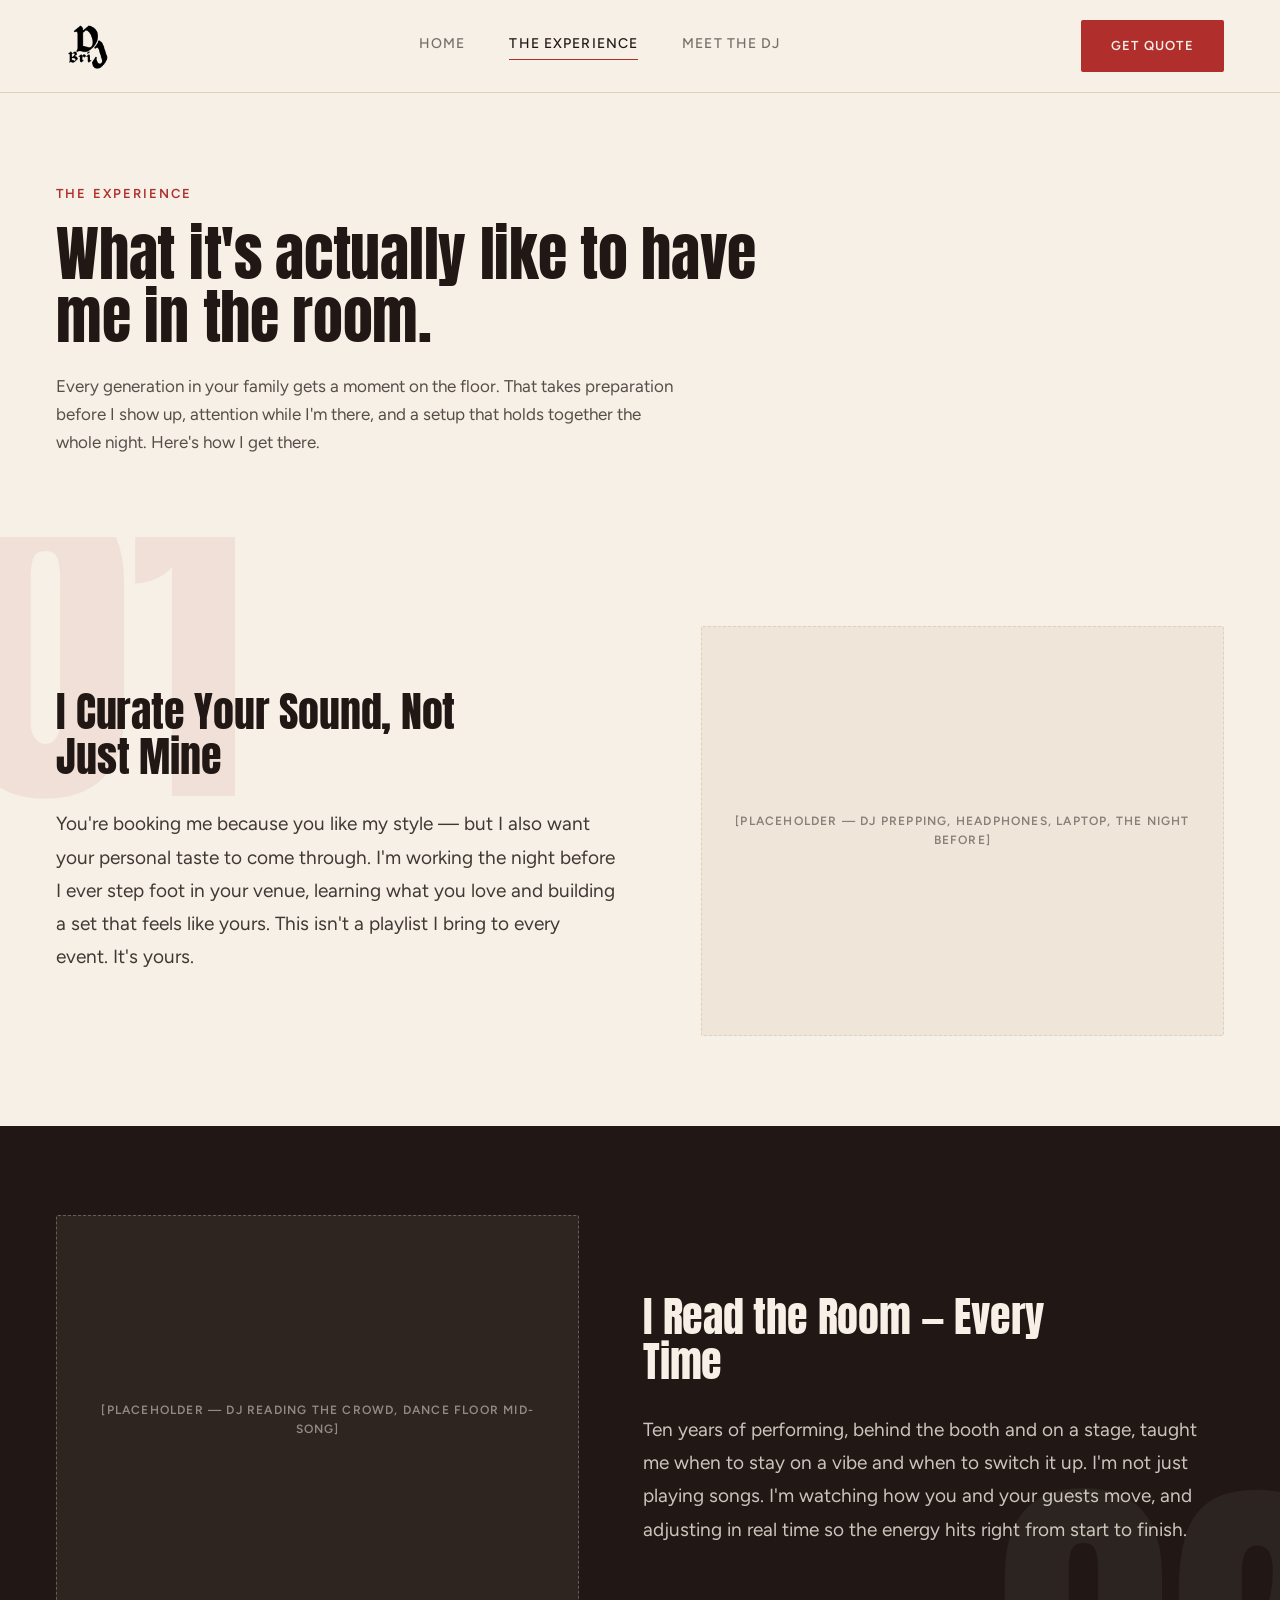
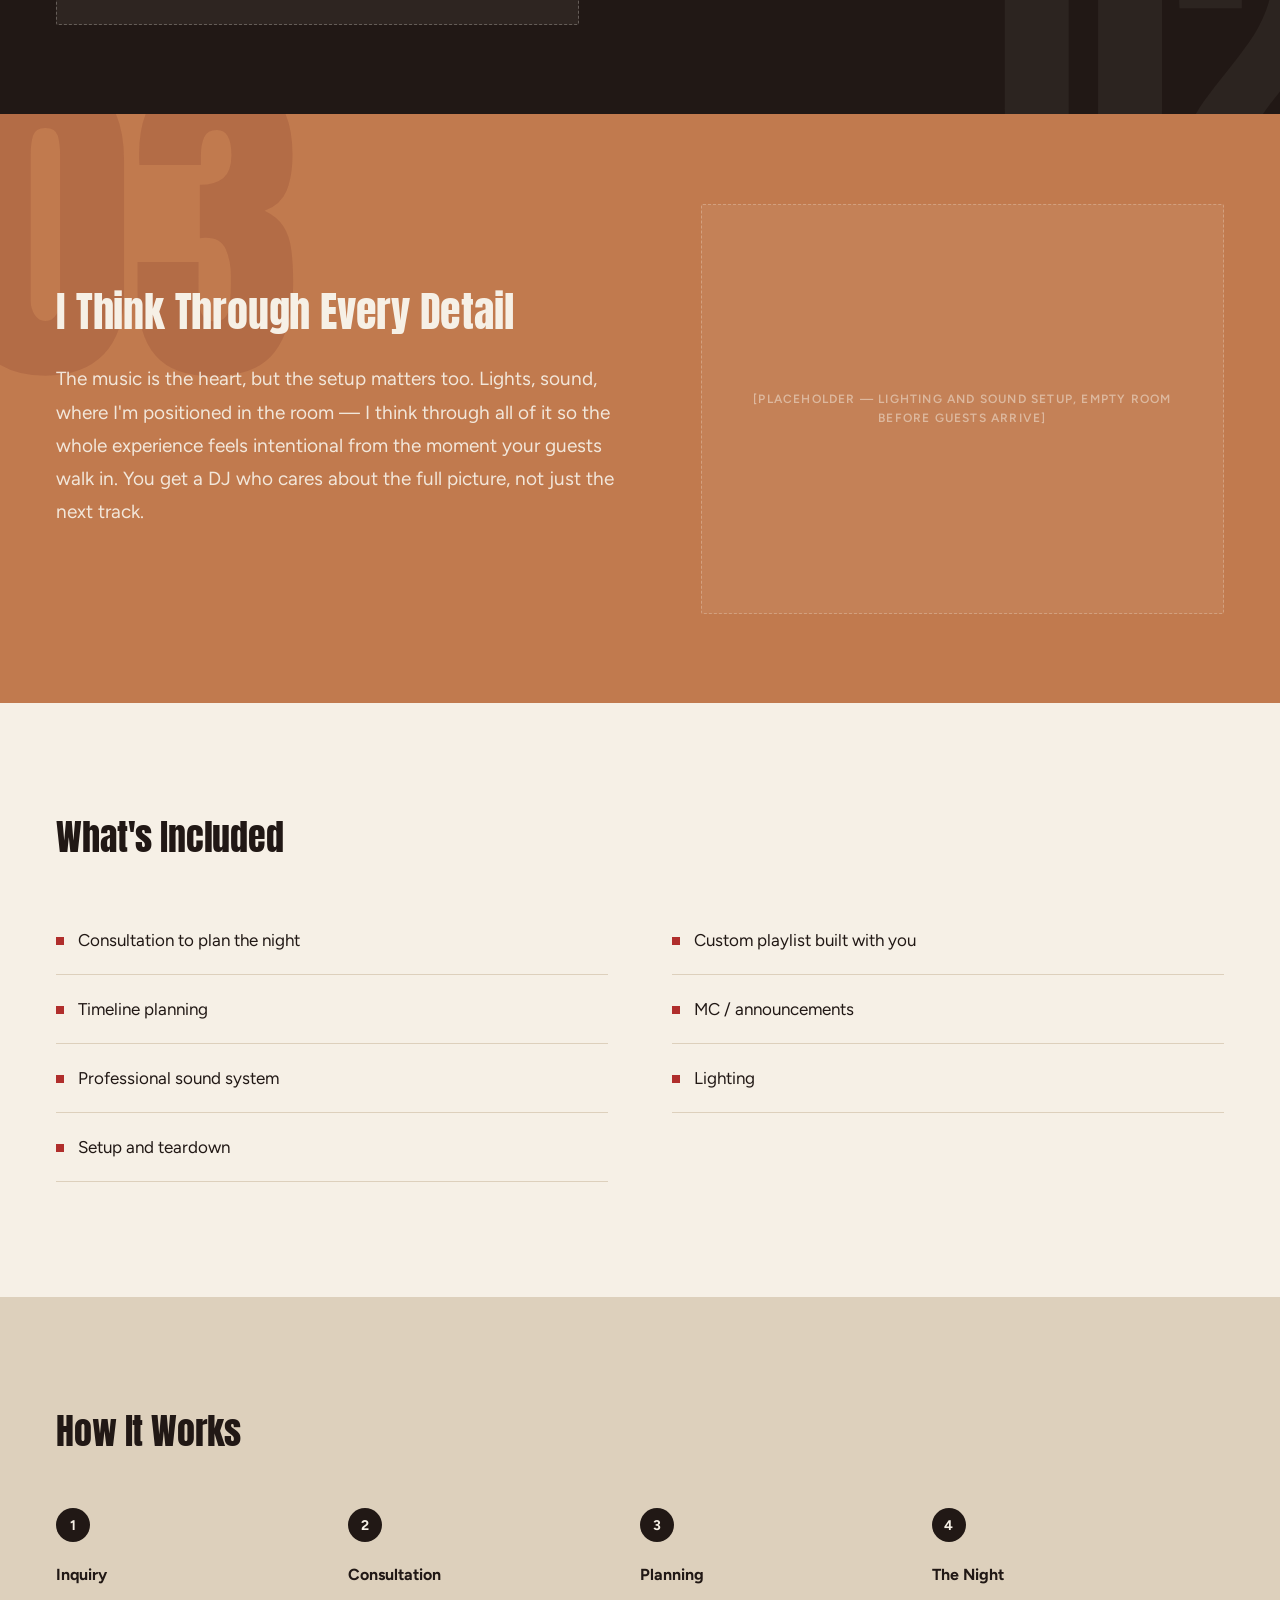
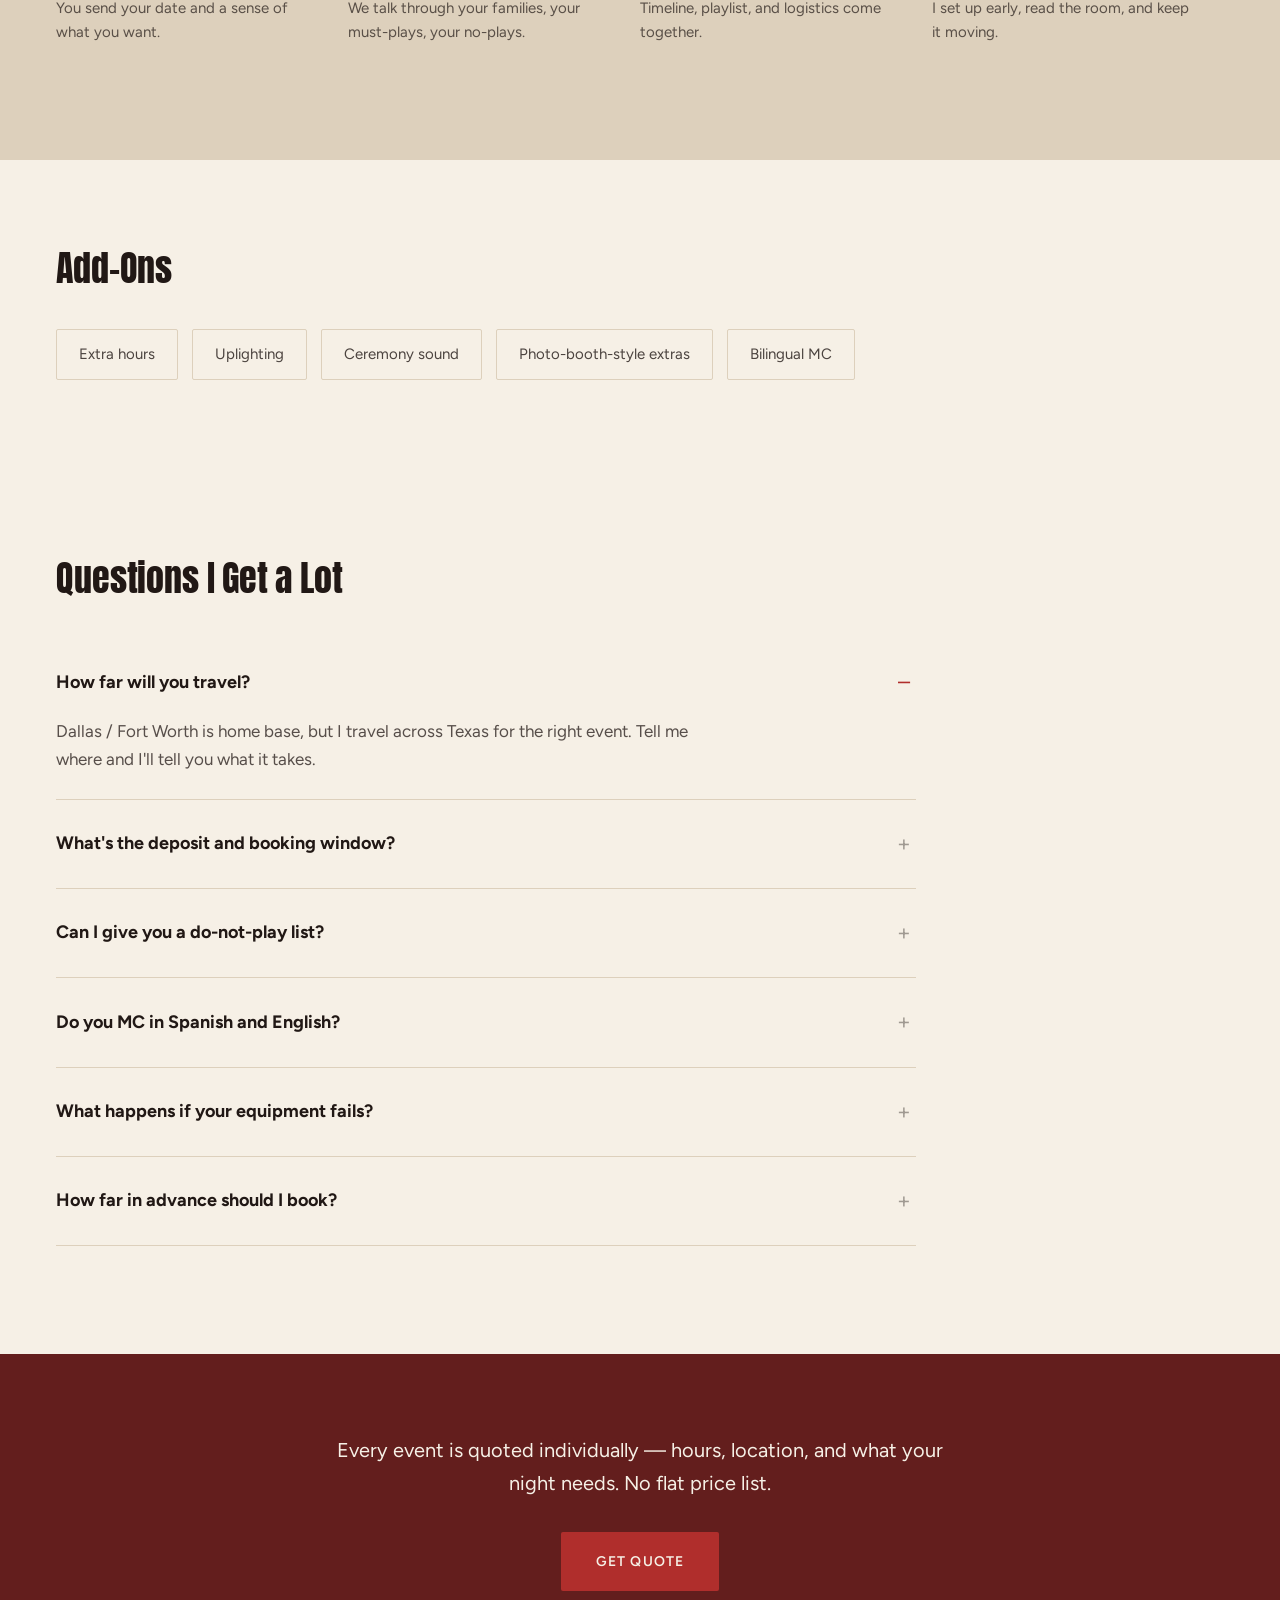
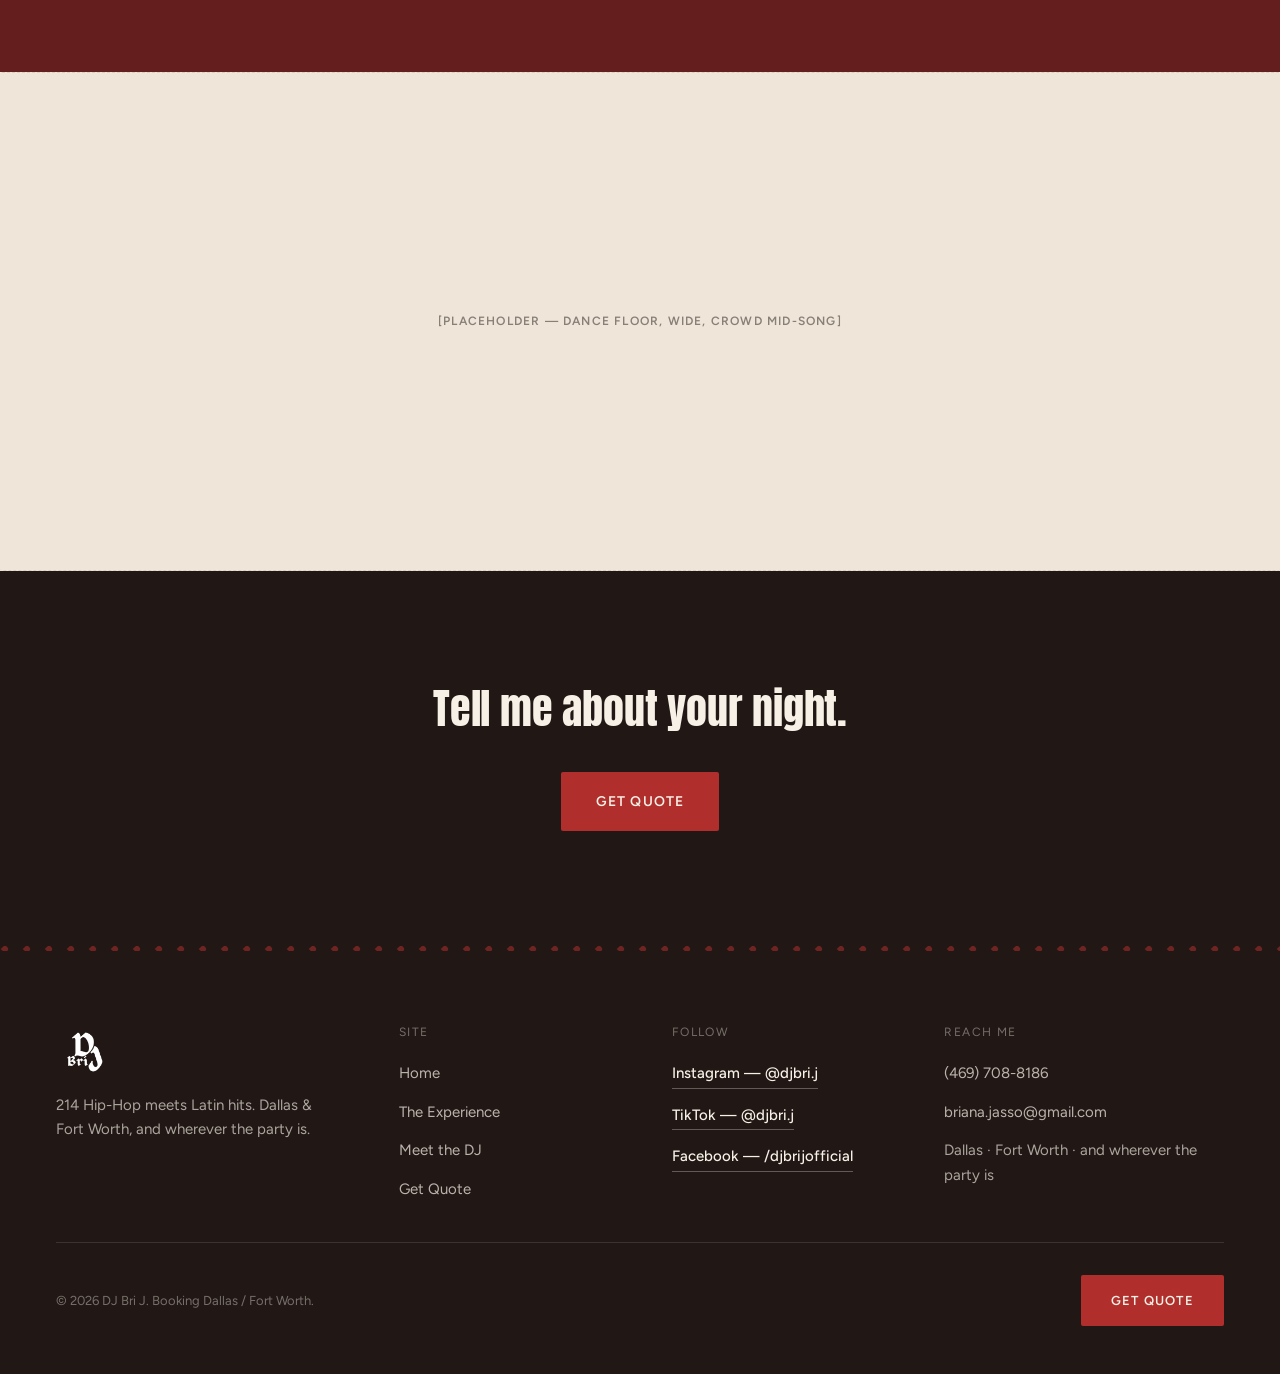
==== docs/experience/index.html @ f4e6713a "feat: build the four-page site from the Claude Design output. Converts the DJ Bri J desktop designs " ====
<!DOCTYPE html>
<!-- SPDX-License-Identifier: MIT · © 2026 Briana Jasso · https://djbrij.github.io/dj-brij-site/ -->
<html lang="en">
<head>
  <meta charset="UTF-8" />
  <meta name="viewport" content="width=device-width, initial-scale=1.0" />

  <title>The Experience — DJ Bri J</title>
  <meta name="description" content="What it's actually like to have DJ Bri J in the room: a set built around your taste, a room read in real time, and a setup thought through before your guests walk in. What's included, how booking works, and answers to the questions I get a lot." />
  <link rel="canonical" href="https://djbrij.github.io/dj-brij-site/experience/" />

  <meta property="og:title" content="The Experience — DJ Bri J" />
  <meta property="og:description" content="A set built around your taste, a room read in real time, and a setup thought through before your guests walk in. Here's what it's actually like to have me in the room." />
  <meta property="og:image" content="https://djbrij.github.io/dj-brij-site/assets/img/og-cover.jpg" />
  <meta property="og:url" content="https://djbrij.github.io/dj-brij-site/experience/" />
  <meta property="og:type" content="website" />
  <meta property="og:site_name" content="DJ Bri J" />
  <meta name="twitter:card" content="summary_large_image" />

  <script type="application/ld+json">
  {
    "@context": "https://schema.org",
    "@graph": [
      {
        "@type": "Person",
        "@id": "https://djbrij.github.io/dj-brij-site/#person",
        "name": "Briana Jasso",
        "alternateName": "DJ Bri J",
        "url": "https://djbrij.github.io/dj-brij-site/",
        "image": "https://djbrij.github.io/dj-brij-site/assets/img/og-cover.jpg",
        "jobTitle": "DJ",
        "description": "Dallas-born DJ with roots in Oak Cliff and Tamaulipas, Mexico, blending 214 Hip-Hop with Latin hits for weddings, quinceañeras, family parties, and brand events.",
        "disambiguatingDescription": "DJ Bri J is a solo DJ based in Dallas / Fort Worth, Texas, performing at weddings, quinceañeras, birthdays, family parties, and brand events. Not to be confused with any similarly named artist outside the Dallas–Fort Worth area.",
        "knowsLanguage": ["en", "es"],
        "address": {
          "@type": "PostalAddress",
          "addressLocality": "Dallas",
          "addressRegion": "TX",
          "addressCountry": "US"
        },
        "sameAs": [
          "https://www.instagram.com/djbri.j/",
          "https://www.tiktok.com/@djbri.j",
          "https://www.facebook.com/djbrijofficial"
        ]
      },
      {
        "@type": "ProfessionalService",
        "@id": "https://djbrij.github.io/dj-brij-site/#service",
        "name": "DJ Bri J",
        "url": "https://djbrij.github.io/dj-brij-site/",
        "image": "https://djbrij.github.io/dj-brij-site/assets/img/og-cover.jpg",
        "description": "Wedding, quinceañera, birthday, family party, and brand event DJ serving Dallas, Fort Worth, and the surrounding area.",
        "telephone": "+1-469-708-8186",
        "email": "briana.jasso@gmail.com",
        "founder": { "@id": "https://djbrij.github.io/dj-brij-site/#person" },
        "areaServed": [
          { "@type": "City", "name": "Dallas" },
          { "@type": "City", "name": "Fort Worth" },
          { "@type": "State", "name": "Texas" }
        ],
        "address": {
          "@type": "PostalAddress",
          "addressLocality": "Dallas",
          "addressRegion": "TX",
          "addressCountry": "US"
        },
        "sameAs": [
          "https://www.instagram.com/djbri.j/",
          "https://www.tiktok.com/@djbri.j",
          "https://www.facebook.com/djbrijofficial"
        ]
      },
      {
        "@type": "FAQPage",
        "@id": "https://djbrij.github.io/dj-brij-site/experience/#faq",
        "mainEntity": [
          {
            "@type": "Question",
            "name": "How far will you travel?",
            "acceptedAnswer": { "@type": "Answer", "text": "Dallas / Fort Worth is home base, but I travel across Texas for the right event. Tell me where and I'll tell you what it takes." }
          },
          {
            "@type": "Question",
            "name": "What's the deposit and booking window?",
            "acceptedAnswer": { "@type": "Answer", "text": "A deposit holds your date, due at booking. I take a limited number of events per weekend, so earlier is better — especially for wedding season." }
          },
          {
            "@type": "Question",
            "name": "Can I give you a do-not-play list?",
            "acceptedAnswer": { "@type": "Answer", "text": "Always. Send me your must-plays and your do-not-plays and I'll build around both." }
          },
          {
            "@type": "Question",
            "name": "Do you MC in Spanish and English?",
            "acceptedAnswer": { "@type": "Answer", "text": "Yes — announcements and transitions in both, so nobody in the room is left out." }
          },
          {
            "@type": "Question",
            "name": "What happens if your equipment fails?",
            "acceptedAnswer": { "@type": "Answer", "text": "I bring backup gear to every event. The night doesn't stop for a cable." }
          },
          {
            "@type": "Question",
            "name": "How far in advance should I book?",
            "acceptedAnswer": { "@type": "Answer", "text": "Six to twelve months out for weddings, a few months out for most other events. If your date is close, ask anyway." }
          }
        ]
      }
    ]
  }
  </script>

  <link rel="icon" href="../assets/img/favicon.png" sizes="any" />
  <link rel="apple-touch-icon" href="../assets/img/apple-touch-icon.png" />

  <link rel="preconnect" href="https://fonts.googleapis.com" />
  <link rel="preconnect" href="https://fonts.gstatic.com" crossorigin />
  <link href="https://fonts.googleapis.com/css2?family=Anton&family=Figtree:wght@400;500;600;700&display=swap" rel="stylesheet" />

  <link rel="stylesheet" href="../assets/css/styles.css" />

  <style>
    /* The Experience — page-only layout */
    .ex-intro h1 { max-width: 780px; margin-bottom: 24px; }

    /* The three pillars: alternating image side and background field,
       each with its numeral set very large and ghosted behind the copy. */
    .ex-pillar {
      position: relative;
      overflow: hidden;
      padding-block: clamp(72px, 7vw, 100px);
    }
    .ex-pillar__grid {
      display: grid;
      grid-template-columns: 1fr 0.9fr;
      gap: 64px;
      align-items: center;
      position: relative;
      z-index: 1;
    }
    .ex-pillar--flip .ex-pillar__grid { grid-template-columns: 0.9fr 1fr; }
    .ex-pillar__n {
      position: absolute;
      font-family: var(--djb-display);
      font-size: clamp(180px, 27vw, 400px);
      line-height: 1;
      z-index: 0;
      pointer-events: none;
      user-select: none;
    }
    .ex-pillar__n--tl { left: -40px; top: -60px; }
    .ex-pillar__n--br { right: -60px; bottom: -100px; }
    .ex-pillar h2 { margin-bottom: 28px; max-width: 480px; }
    .ex-pillar__copy {
      font-size: clamp(17px, 1.5vw, 19px);
      line-height: 1.75;
      max-width: 560px;
    }
    .ex-pillar__media { height: clamp(280px, 32vw, 460px); }
    .ex-pillar__media img { width: 100%; height: 100%; object-fit: cover; border-radius: 2px; }

    .ex-included { display: grid; grid-template-columns: 1fr 1fr; gap: 0 64px; }

    .ex-steps { display: flex; align-items: flex-start; gap: 0; }
    .ex-steps > div { flex: 1; padding-right: 24px; }

    .ex-fullbleed { height: clamp(280px, 39vw, 560px); }
    .ex-fullbleed img { width: 100%; height: 100%; object-fit: cover; }

    .ex-pricing { text-align: center; }
    .ex-pricing p {
      font-size: clamp(18px, 1.6vw, 20px);
      color: var(--djb-cotton);
      max-width: 640px;
      margin: 0 auto 32px;
    }

    .ex-closing { text-align: center; }
    .ex-closing h2 { color: var(--djb-cotton); margin-bottom: 40px; }

    @media (max-width: 900px) {
      .ex-pillar__grid,
      .ex-pillar--flip .ex-pillar__grid { grid-template-columns: 1fr; gap: 40px; }
      /* The desktop bleed offsets are sized for a 400px numeral; at the mobile
         minimum of 180px they would push 02 entirely off-canvas. */
      .ex-pillar__n--tl { left: -24px; top: -40px; }
      .ex-pillar__n--br { right: -24px; bottom: -40px; }
      /* Keep the image below the copy on every pillar once stacked, so the
         reading order stays headline → paragraph → image. */
      .ex-pillar--flip .ex-pillar__media { order: 2; }
      .ex-included { grid-template-columns: 1fr; gap: 0; }
      .ex-steps { flex-direction: column; gap: 36px; }
      .ex-steps > div { padding-right: 0; }
    }
  </style>
</head>
<body>

<a class="djb-skip" href="#main">Skip to content</a>

<header class="djb-header">
  <div class="djb-header__inner">
    <a class="djb-header__logo" href="../" aria-label="DJ Bri J — home">
      <img src="../assets/img/logo-mark.png" alt="DJ Bri J" width="62" height="62" />
    </a>
    <nav class="djb-nav" aria-label="Primary">
      <a href="../">Home</a>
      <a href="./" aria-current="page">The Experience</a>
      <a href="../meet/">Meet the DJ</a>
    </nav>
    <a class="djb-header__cta" href="../quote/">Get Quote</a>
    <button class="djb-burger" type="button" aria-label="Open menu" aria-expanded="false" aria-controls="djb-navmenu">
      <span></span><span></span>
    </button>
  </div>
</header>

<div class="djb-navmenu" id="djb-navmenu" aria-hidden="true">
  <div class="djb-navmenu__top">
    <img src="../assets/img/logo-mark.png" alt="DJ Bri J" width="48" height="48" />
    <button class="djb-navmenu__close" type="button" aria-label="Close menu">&times;</button>
  </div>
  <nav class="djb-navmenu__links" aria-label="Mobile">
    <a href="../">Home</a>
    <a href="./" aria-current="page">The Experience</a>
    <a href="../meet/">Meet the DJ</a>
    <a href="../quote/">Get Quote</a>
  </nav>
  <a class="djb-btn djb-btn-primary djb-navmenu__cta" href="../quote/">Get Quote</a>
  <div class="djb-navmenu__foot">
    <a href="tel:+14697088186">(469) 708-8186</a>
    <a href="mailto:briana.jasso@gmail.com">briana.jasso@gmail.com</a>
    <a href="https://www.instagram.com/djbri.j/" rel="me noopener" target="_blank">Instagram — @djbri.j</a>
    <a href="https://www.tiktok.com/@djbri.j" rel="me noopener" target="_blank">TikTok — @djbri.j</a>
    <a href="https://www.facebook.com/djbrijofficial" rel="me noopener" target="_blank">Facebook — /djbrijofficial</a>
  </div>
</div>

<main id="main" class="djb-page">

  <!-- INTRO -->
  <section class="djb-bg-cotton ex-intro" style="padding: clamp(64px, 7vw, 100px) 0 clamp(64px, 6.3vw, 90px);">
    <div class="djb-wrap">
      <p class="djb-eyebrow" style="margin-bottom: 18px;">The Experience</p>
      <h1 class="djb-display-l">What it's actually like to have me in the room.</h1>
      <p class="djb-body djb-lede" style="max-width: 620px;">Every generation in your family gets a moment on the floor. That takes preparation before I show up, attention while I'm there, and a setup that holds together the whole night. Here's how I get there.</p>
    </div>
  </section>

  <!-- PILLAR 01 — preparation -->
  <section class="djb-bg-cotton ex-pillar" aria-labelledby="ex-p1">
    <div class="ex-pillar__n ex-pillar__n--tl" style="color: rgba(176, 46, 42, 0.08);" aria-hidden="true">01</div>
    <div class="djb-wrap">
      <div class="ex-pillar__grid">
        <div class="djb-reveal">
          <h2 id="ex-p1" class="djb-display-s">I Curate Your Sound, Not Just Mine</h2>
          <p class="ex-pillar__copy" style="color: rgba(33, 24, 21, 0.85);">You're booking me because you like my style — but I also want your personal taste to come through. I'm working the night before I ever step foot in your venue, learning what you love and building a set that feels like yours. This isn't a playlist I bring to every event. It's yours.</p>
        </div>
        <div class="ex-pillar__media djb-reveal">
          <div class="djb-ph" style="height: 100%;">[Placeholder — DJ prepping, headphones, laptop, the night before]</div>
        </div>
      </div>
    </div>
  </section>

  <!-- PILLAR 02 — performance -->
  <section class="djb-bg-ink ex-pillar ex-pillar--flip" aria-labelledby="ex-p2">
    <div class="ex-pillar__n ex-pillar__n--br" style="color: rgba(246, 240, 230, 0.05);" aria-hidden="true">02</div>
    <div class="djb-wrap">
      <div class="ex-pillar__grid">
        <div class="ex-pillar__media djb-reveal">
          <div class="djb-ph djb-ph--on-dark" style="height: 100%;">[Placeholder — DJ reading the crowd, dance floor mid-song]</div>
        </div>
        <div class="djb-reveal">
          <h2 id="ex-p2" class="djb-display-s" style="color: var(--djb-cotton);">I Read the Room — Every Time</h2>
          <p class="ex-pillar__copy" style="color: var(--djb-cotton-80);">Ten years of performing, behind the booth and on a stage, taught me when to stay on a vibe and when to switch it up. I'm not just playing songs. I'm watching how you and your guests move, and adjusting in real time so the energy hits right from start to finish.</p>
        </div>
      </div>
    </div>
  </section>

  <!-- PILLAR 03 — production -->
  <section class="djb-bg-adobe ex-pillar" aria-labelledby="ex-p3">
    <div class="ex-pillar__n ex-pillar__n--tl" style="color: rgba(99, 30, 29, 0.15);" aria-hidden="true">03</div>
    <div class="djb-wrap">
      <div class="ex-pillar__grid">
        <div class="djb-reveal">
          <h2 id="ex-p3" class="djb-display-s" style="color: var(--djb-cotton);">I Think Through Every Detail</h2>
          <p class="ex-pillar__copy" style="color: rgba(246, 240, 230, 0.92);">The music is the heart, but the setup matters too. Lights, sound, where I'm positioned in the room — I think through all of it so the whole experience feels intentional from the moment your guests walk in. You get a DJ who cares about the full picture, not just the next track.</p>
        </div>
        <div class="ex-pillar__media djb-reveal">
          <div class="djb-ph djb-ph--on-dark" style="height: 100%;">[Placeholder — lighting and sound setup, empty room before guests arrive]</div>
        </div>
      </div>
    </div>
  </section>

  <!-- WHAT'S INCLUDED -->
  <section class="djb-section djb-bg-cotton" aria-labelledby="ex-inc">
    <div class="djb-wrap">
      <h2 id="ex-inc" class="djb-display-xs" style="margin-bottom: 48px;">What's Included</h2>
      <ul class="djb-checklist ex-included">
        <li class="djb-check-item">Consultation to plan the night</li>
        <li class="djb-check-item">Custom playlist built with you</li>
        <li class="djb-check-item">Timeline planning</li>
        <li class="djb-check-item">MC / announcements</li>
        <li class="djb-check-item">Professional sound system</li>
        <li class="djb-check-item">Lighting</li>
        <li class="djb-check-item">Setup and teardown</li>
      </ul>
    </div>
  </section>

  <!-- HOW IT WORKS -->
  <section class="djb-section djb-bg-stucco" aria-labelledby="ex-how">
    <div class="djb-wrap">
      <h2 id="ex-how" class="djb-display-xs" style="margin-bottom: 56px;">How It Works</h2>
      <div class="ex-steps" data-reveal-group>
        <div class="djb-reveal">
          <div class="djb-step__n">1</div>
          <p class="djb-step__title">Inquiry</p>
          <p class="djb-step__desc">You send your date and a sense of what you want.</p>
        </div>
        <div class="djb-reveal">
          <div class="djb-step__n">2</div>
          <p class="djb-step__title">Consultation</p>
          <p class="djb-step__desc">We talk through your families, your must-plays, your no-plays.</p>
        </div>
        <div class="djb-reveal">
          <div class="djb-step__n">3</div>
          <p class="djb-step__title">Planning</p>
          <p class="djb-step__desc">Timeline, playlist, and logistics come together.</p>
        </div>
        <div class="djb-reveal">
          <div class="djb-step__n">4</div>
          <p class="djb-step__title">The Night</p>
          <p class="djb-step__desc">I set up early, read the room, and keep it moving.</p>
        </div>
      </div>
    </div>
  </section>

  <!-- ADD-ONS -->
  <section class="djb-bg-cotton" style="padding-block: clamp(64px, 7vw, 100px);" aria-labelledby="ex-add">
    <div class="djb-wrap">
      <h2 id="ex-add" class="djb-display-xs" style="margin-bottom: 40px;">Add-Ons</h2>
      <ul class="djb-pills">
        <li>Extra hours</li>
        <li>Uplighting</li>
        <li>Ceremony sound</li>
        <li>Photo-booth-style extras</li>
        <li>Bilingual MC</li>
      </ul>
    </div>
  </section>

  <!-- FAQ -->
  <section class="djb-bg-cotton" style="padding: clamp(64px, 7vw, 100px) 0 clamp(72px, 8.4vw, 120px);" aria-labelledby="ex-faq">
    <div class="djb-wrap">
      <h2 id="ex-faq" class="djb-display-xs" style="margin-bottom: 40px;">Questions I Get a Lot</h2>
      <div class="djb-faq">
        <details open>
          <summary>How far will you travel?</summary>
          <p class="djb-faq__a">Dallas / Fort Worth is home base, but I travel across Texas for the right event. Tell me where and I'll tell you what it takes.</p>
        </details>
        <details>
          <summary>What's the deposit and booking window?</summary>
          <p class="djb-faq__a">A deposit holds your date, due at booking. I take a limited number of events per weekend, so earlier is better — especially for wedding season.</p>
        </details>
        <details>
          <summary>Can I give you a do-not-play list?</summary>
          <p class="djb-faq__a">Always. Send me your must-plays and your do-not-plays and I'll build around both.</p>
        </details>
        <details>
          <summary>Do you MC in Spanish and English?</summary>
          <p class="djb-faq__a">Yes — announcements and transitions in both, so nobody in the room is left out.</p>
        </details>
        <details>
          <summary>What happens if your equipment fails?</summary>
          <p class="djb-faq__a">I bring backup gear to every event. The night doesn't stop for a cable.</p>
        </details>
        <details>
          <summary>How far in advance should I book?</summary>
          <p class="djb-faq__a">Six to twelve months out for weddings, a few months out for most other events. If your date is close, ask anyway.</p>
        </details>
      </div>
    </div>
  </section>

  <!-- PRICING POSTURE -->
  <section class="djb-bg-oxblood ex-pricing" style="padding-block: clamp(64px, 6.3vw, 90px);">
    <div class="djb-wrap">
      <p>Every event is quoted individually — hours, location, and what your night needs. No flat price list.</p>
      <a class="djb-btn djb-btn-primary" href="../quote/">Get Quote</a>
    </div>
  </section>

  <!-- FULL BLEED PHOTO -->
  <div class="ex-fullbleed">
    <div class="djb-ph" style="height: 100%; border-inline: 0;">[Placeholder — dance floor, wide, crowd mid-song]</div>
  </div>

  <!-- CLOSING CTA -->
  <section class="djb-section djb-bg-ink ex-closing">
    <div class="djb-wrap">
      <h2 class="djb-display-s">Tell me about your night.</h2>
      <a class="djb-btn djb-btn-primary" href="../quote/">Get Quote</a>
    </div>
  </section>

</main>

<footer class="djb-footer">
  <div class="djb-pip-rule djb-footer__rule" aria-hidden="true"></div>
  <div class="djb-footer__cols">
    <div class="djb-footer__brand">
      <img src="../assets/img/logo-mark.png" alt="DJ Bri J" width="56" height="56" loading="lazy" />
      <p>214 Hip-Hop meets Latin hits. Dallas &amp; Fort Worth, and wherever the party is.</p>
    </div>
    <div class="djb-footer__col">
      <p class="djb-footer__head">Site</p>
      <a class="djb-foot-link" href="../">Home</a>
      <a class="djb-foot-link" href="./">The Experience</a>
      <a class="djb-foot-link" href="../meet/">Meet the DJ</a>
      <a class="djb-foot-link" href="../quote/">Get Quote</a>
    </div>
    <div class="djb-footer__col">
      <p class="djb-footer__head">Follow</p>
      <a class="djb-social-link" href="https://www.instagram.com/djbri.j/" rel="me noopener" target="_blank">Instagram — @djbri.j</a>
      <a class="djb-social-link" href="https://www.tiktok.com/@djbri.j" rel="me noopener" target="_blank">TikTok — @djbri.j</a>
      <a class="djb-social-link" href="https://www.facebook.com/djbrijofficial" rel="me noopener" target="_blank">Facebook — /djbrijofficial</a>
    </div>
    <div class="djb-footer__col">
      <p class="djb-footer__head">Reach me</p>
      <a class="djb-foot-link" href="tel:+14697088186">(469) 708-8186</a>
      <a class="djb-foot-link" href="mailto:briana.jasso@gmail.com">briana.jasso@gmail.com</a>
      <p class="djb-footer__area">Dallas · Fort Worth · and wherever the party is</p>
    </div>
  </div>
  <div class="djb-footer__divider"></div>
  <div class="djb-footer__base">
    <p class="djb-footer__copy">© 2026 DJ Bri J. Booking Dallas / Fort Worth.</p>
    <a class="djb-header__cta" href="../quote/">Get Quote</a>
  </div>
</footer>

<a class="djb-mobile-cta" href="../quote/">Get Quote</a>

<script src="../assets/js/nav.js"></script>
<script src="../assets/js/reveal.js"></script>

</body>
</html>
---- docs/assets/css/styles.css ----
/* SPDX-License-Identifier: MIT · © 2026 Briana Jasso · https://djbrij.github.io/dj-brij-site/ */

/* ==========================================================================
   DJ BRI J — site-wide tokens and shared components
   Palette pulled from her own photographs: cotton tee, bandana red,
   sun-bleached terracotta, warm near-black.
   ========================================================================== */

:root {
  /* Color */
  --djb-red:      #B02E2C;  /* Bandana Red — accent only, never a field */
  --djb-oxblood:  #631E1D;  /* Carnation — hover, deep dark fields */
  --djb-pressed:  #4A1516;  /* Button active */
  --djb-cotton:   #F6F0E6;  /* Primary light surface */
  --djb-adobe:    #C17A4E;  /* Warm mid-tone field */
  --djb-stucco:   #DDD0BC;  /* Neutral, dividers, borders */
  --djb-ink:      #211815;  /* Body copy, dark sections */
  --djb-rose:     #E4A199;  /* Accent on dark only */
  --djb-page:     #ECE4D4;  /* Backdrop behind the page */
  --djb-disabled: #C9BCA6;

  --djb-ink-70: rgba(33, 24, 21, 0.7);
  --djb-ink-60: rgba(33, 24, 21, 0.6);
  --djb-cotton-80: rgba(246, 240, 230, 0.8);
  --djb-cotton-65: rgba(246, 240, 230, 0.65);

  /* Type */
  --djb-display: 'Anton', 'Arial Narrow', sans-serif;
  --djb-body: 'Figtree', -apple-system, BlinkMacSystemFont, 'Segoe UI', sans-serif;

  /* Rhythm */
  --djb-gutter: clamp(24px, 4.4vw, 64px);
  --djb-section: clamp(72px, 9vw, 130px);
  --djb-max: 1440px;
  --djb-header-h: 92px;

  /* Motion */
  --djb-ease: cubic-bezier(0.22, 0.61, 0.36, 1);
}

/* --------------------------------------------------------------------------
   Reset
   -------------------------------------------------------------------------- */

*, *::before, *::after { box-sizing: border-box; }

html { -webkit-text-size-adjust: 100%; scroll-behavior: smooth; }

body {
  margin: 0;
  background: var(--djb-page);
  color: var(--djb-ink);
  font-family: var(--djb-body);
  font-size: 17px;
  line-height: 1.65;
  -webkit-font-smoothing: antialiased;
  overflow-x: hidden;
}

img { max-width: 100%; display: block; }

h1, h2, h3, h4, p { margin: 0; }

a { color: var(--djb-red); }
a:hover { color: var(--djb-oxblood); }

button { font: inherit; }

:focus-visible {
  outline: 2px solid var(--djb-red);
  outline-offset: 3px;
}

.djb-skip {
  position: absolute;
  left: -9999px;
  top: 0;
  z-index: 2000;
  background: var(--djb-ink);
  color: var(--djb-cotton);
  padding: 14px 22px;
  font-size: 14px;
  text-decoration: none;
}
.djb-skip:focus { left: 0; color: var(--djb-cotton); }

/* --------------------------------------------------------------------------
   Layout
   -------------------------------------------------------------------------- */

.djb-page { background: var(--djb-cotton); overflow-x: clip; }

.djb-wrap {
  max-width: var(--djb-max);
  margin: 0 auto;
  padding-inline: var(--djb-gutter);
}

.djb-section { padding-block: var(--djb-section); }

/* Section background fields */
.djb-bg-cotton  { background: var(--djb-cotton); }
.djb-bg-ink     { background: var(--djb-ink);    color: var(--djb-cotton); }
.djb-bg-oxblood { background: var(--djb-oxblood); color: var(--djb-cotton); }
.djb-bg-adobe   { background: var(--djb-adobe);  color: var(--djb-cotton); }
.djb-bg-stucco  { background: var(--djb-stucco); }

/* --------------------------------------------------------------------------
   Typography
   -------------------------------------------------------------------------- */

.djb-display-xl,
.djb-display-l,
.djb-display-m,
.djb-display-s,
.djb-display-xs,
.djb-h3 {
  font-family: var(--djb-display);
  font-weight: 400;
  letter-spacing: -0.005em;
}

.djb-display-xl { font-size: clamp(44px, 8.9vw, 92px); line-height: 0.96; }
.djb-display-l  { font-size: clamp(36px, 6.4vw, 60px); line-height: 1.05; }
.djb-display-m  { font-size: clamp(32px, 5.5vw, 52px); line-height: 1.02; }
.djb-display-s  { font-size: clamp(29px, 4.5vw, 42px); line-height: 1.08; }
.djb-display-xs { font-size: clamp(26px, 3.8vw, 36px); line-height: 1.1;  }
.djb-h3         { font-size: clamp(23px, 2.6vw, 27px); line-height: 1.15; }

.djb-eyebrow {
  font-family: var(--djb-body);
  font-weight: 600;
  font-size: 13px;
  letter-spacing: 0.16em;
  text-transform: uppercase;
  color: var(--djb-red);
}
.djb-bg-ink .djb-eyebrow,
.djb-bg-oxblood .djb-eyebrow { color: var(--djb-rose); }
.djb-bg-adobe .djb-eyebrow { color: var(--djb-cotton); }

.djb-body     { font-size: 17px; line-height: 1.65; }
.djb-body-l   { font-size: clamp(17px, 1.4vw, 19px); line-height: 1.7; }
.djb-measure  { max-width: 62ch; }

.djb-lede { color: rgba(33, 24, 21, 0.75); }
.djb-bg-ink .djb-lede,
.djb-bg-oxblood .djb-lede { color: var(--djb-cotton-80); }

/* --------------------------------------------------------------------------
   Buttons
   -------------------------------------------------------------------------- */

.djb-btn {
  display: inline-block;
  font-family: var(--djb-body);
  font-weight: 600;
  font-size: 14px;
  letter-spacing: 0.08em;
  text-transform: uppercase;
  text-decoration: none;
  border-radius: 2px;
  border: 1px solid transparent;
  cursor: pointer;
  transition: background-color 0.2s var(--djb-ease), border-color 0.2s var(--djb-ease), color 0.2s var(--djb-ease);
}

.djb-btn-primary {
  color: var(--djb-cotton);
  background: var(--djb-red);
  padding: 17px 34px;
}
.djb-btn-primary:hover  { background: var(--djb-oxblood); color: var(--djb-cotton); }
.djb-btn-primary:active { background: var(--djb-pressed); }
.djb-btn-primary[aria-disabled='true'],
.djb-btn-primary:disabled {
  background: var(--djb-disabled);
  color: rgba(33, 24, 21, 0.4);
  cursor: not-allowed;
  pointer-events: none;
}

/* Ghost on a dark field */
.djb-btn-ghost {
  color: var(--djb-cotton);
  background: transparent;
  border-color: rgba(246, 240, 230, 0.6);
  padding: 16px 34px;
}
.djb-btn-ghost:hover {
  border-color: var(--djb-cotton);
  background: rgba(246, 240, 230, 0.08);
  color: var(--djb-cotton);
}

/* Ghost on a light field */
.djb-btn-ghost-dark {
  color: var(--djb-ink);
  background: transparent;
  border-color: var(--djb-ink);
  padding: 16px 33px;
}
.djb-btn-ghost-dark:hover { background: rgba(33, 24, 21, 0.06); color: var(--djb-ink); }

/* Quiet inline link with an underline that draws in */
.djb-link-arrow {
  font-family: var(--djb-body);
  font-weight: 600;
  font-size: 14px;
  color: var(--djb-red);
  text-decoration: none;
  border-bottom: 1px solid transparent;
  padding-bottom: 2px;
  transition: border-color 0.2s var(--djb-ease), color 0.2s var(--djb-ease);
}
.djb-link-arrow:hover { border-bottom-color: var(--djb-red); color: var(--djb-red); }

.djb-bg-ink .djb-link-arrow,
.djb-bg-oxblood .djb-link-arrow {
  color: var(--djb-rose);
  border-bottom-color: rgba(228, 161, 153, 0.4);
}
.djb-bg-ink .djb-link-arrow:hover,
.djb-bg-oxblood .djb-link-arrow:hover { border-bottom-color: var(--djb-rose); color: var(--djb-rose); }

/* --------------------------------------------------------------------------
   Bandana motif — a teardrop pip. Texture, never wallpaper.
   -------------------------------------------------------------------------- */

/* One teardrop tile repeated on the x-axis: a 6px square with three rounded
   corners and one square one, rotated 45deg — the pip from the bandana print.
   A background beats a row of divs here because it spans any width. */
.djb-pip-rule {
  height: 12px;
  opacity: 0.5;
  background-repeat: repeat-x;
  background-position: left center;
  background-size: 22px 12px;
  background-image: url("data:image/svg+xml,%3Csvg xmlns='http://www.w3.org/2000/svg' viewBox='0 0 22 12'%3E%3Cg transform='translate(2,3) rotate(45 3 3)'%3E%3Cpath d='M0,6 L0,3 A3,3 0 0 1 3,0 A3,3 0 0 1 6,3 A3,3 0 0 1 3,6 Z' fill='%23B02E2C'/%3E%3C/g%3E%3C/svg%3E");
}
.djb-pip-rule--light {
  background-image: url("data:image/svg+xml,%3Csvg xmlns='http://www.w3.org/2000/svg' viewBox='0 0 22 12'%3E%3Cg transform='translate(2,3) rotate(45 3 3)'%3E%3Cpath d='M0,6 L0,3 A3,3 0 0 1 3,0 A3,3 0 0 1 6,3 A3,3 0 0 1 3,6 Z' fill='%23F6F0E6'/%3E%3C/g%3E%3C/svg%3E");
}
/* A short centred run of pips, used as a section opener rather than a rule */
.djb-pip-rule--short {
  width: 308px;
  max-width: 70vw;
  margin-inline: auto;
  background-position: center;
}

/* A single large ghosted teardrop, bled off one corner */
.djb-teardrop {
  position: absolute;
  border-radius: 50% 50% 50% 0;
  transform: rotate(-35deg);
  pointer-events: none;
  z-index: 0;
}

/* --------------------------------------------------------------------------
   Placeholder frames — content Bri still owes us, reserved not broken
   -------------------------------------------------------------------------- */

.djb-ph {
  display: flex;
  align-items: center;
  justify-content: center;
  text-align: center;
  padding: 24px;
  border: 1px dashed var(--djb-stucco);
  background: rgba(221, 208, 188, 0.3);
  border-radius: 2px;
  font-family: var(--djb-body);
  font-weight: 600;
  font-size: 12px;
  letter-spacing: 0.1em;
  text-transform: uppercase;
  color: rgba(33, 24, 21, 0.5);
  line-height: 1.6;
}
.djb-ph--on-dark {
  border-color: rgba(246, 240, 230, 0.28);
  background: rgba(246, 240, 230, 0.06);
  color: rgba(246, 240, 230, 0.5);
}

/* --------------------------------------------------------------------------
   Header
   -------------------------------------------------------------------------- */

.djb-header {
  position: sticky;
  top: 0;
  z-index: 900;
  width: 100%;
  background: var(--djb-cotton);
  border-bottom: 1px solid var(--djb-stucco);
  transition: height 0.25s var(--djb-ease), background-color 0.25s var(--djb-ease), border-color 0.25s var(--djb-ease);
}

.djb-header__inner {
  max-width: var(--djb-max);
  margin: 0 auto;
  padding-inline: var(--djb-gutter);
  height: var(--djb-header-h);
  display: flex;
  align-items: center;
  justify-content: space-between;
  gap: 24px;
  transition: height 0.25s var(--djb-ease);
}

.djb-header__logo { display: flex; align-items: center; }
.djb-header__logo img {
  height: 62px;
  width: auto;
  filter: brightness(0);
  transition: height 0.25s var(--djb-ease), filter 0.25s var(--djb-ease);
}

.djb-nav { display: flex; align-items: center; gap: 44px; }
.djb-nav a {
  font-family: var(--djb-body);
  font-weight: 500;
  font-size: 14px;
  letter-spacing: 0.08em;
  text-transform: uppercase;
  text-decoration: none;
  color: var(--djb-ink-60);
  border-bottom: 1px solid transparent;
  padding-bottom: 4px;
  transition: color 0.2s var(--djb-ease), border-color 0.2s var(--djb-ease);
}
.djb-nav a:hover { color: var(--djb-ink); }
.djb-nav a[aria-current='page'] { color: var(--djb-ink); border-bottom-color: var(--djb-red); }

.djb-header__cta {
  font-family: var(--djb-body);
  font-weight: 600;
  font-size: 13px;
  letter-spacing: 0.09em;
  text-transform: uppercase;
  color: var(--djb-cotton);
  background: var(--djb-red);
  padding: 15px 30px;
  text-decoration: none;
  border-radius: 2px;
  white-space: nowrap;
  transition: background-color 0.2s var(--djb-ease);
}
.djb-header__cta:hover { background: var(--djb-oxblood); color: var(--djb-cotton); }

/* Overlay variant — transparent above the home hero */
.djb-header--overlay {
  position: fixed;
  background: transparent;
  border-bottom-color: transparent;
}
.djb-header--overlay .djb-header__logo img { filter: none; }
.djb-header--overlay .djb-nav a { color: rgba(246, 240, 230, 0.78); }
.djb-header--overlay .djb-nav a:hover,
.djb-header--overlay .djb-nav a[aria-current='page'] { color: var(--djb-cotton); }
.djb-header--overlay .djb-burger span { background: var(--djb-cotton); }

/* Condensed on scroll. The overlay variant must go solid here or the white
   logotype would sit on the cotton sections below the hero. */
.djb-header.is-scrolled {
  background: var(--djb-cotton);
  border-bottom-color: var(--djb-stucco);
}
.djb-header.is-scrolled .djb-header__inner { height: 72px; }
.djb-header.is-scrolled .djb-header__logo img { height: 48px; filter: brightness(0); }
.djb-header--overlay.is-scrolled .djb-nav a { color: var(--djb-ink-60); }
.djb-header--overlay.is-scrolled .djb-nav a:hover,
.djb-header--overlay.is-scrolled .djb-nav a[aria-current='page'] { color: var(--djb-ink); }
.djb-header--overlay.is-scrolled .djb-burger span { background: var(--djb-ink); }

/* Hamburger */
.djb-burger {
  display: none;
  width: 44px;
  height: 44px;
  padding: 0;
  border: 0;
  background: transparent;
  cursor: pointer;
  flex-direction: column;
  justify-content: center;
  align-items: flex-end;
  gap: 6px;
}
.djb-burger span {
  display: block;
  width: 26px;
  height: 2px;
  background: var(--djb-ink);
  transition: background-color 0.2s var(--djb-ease);
}
.djb-burger span:nth-child(2) { width: 18px; }

/* --------------------------------------------------------------------------
   Mobile nav overlay
   -------------------------------------------------------------------------- */

.djb-navmenu {
  position: fixed;
  inset: 0;
  z-index: 1000;
  background: var(--djb-ink);
  display: flex;
  flex-direction: column;
  padding: 24px var(--djb-gutter) 40px;
  opacity: 0;
  visibility: hidden;
  transition: opacity 0.3s var(--djb-ease), visibility 0.3s var(--djb-ease);
  overflow-y: auto;
}
.djb-navmenu.is-open { opacity: 1; visibility: visible; }

.djb-navmenu__top { display: flex; align-items: center; justify-content: space-between; height: 68px; }
.djb-navmenu__top img { height: 48px; width: auto; }

.djb-navmenu__close {
  width: 44px; height: 44px;
  border: 0; background: transparent; cursor: pointer;
  color: var(--djb-cotton); font-size: 30px; line-height: 1;
}

.djb-navmenu__links { display: flex; flex-direction: column; gap: 4px; margin-top: 40px; }
.djb-navmenu__links a {
  font-family: var(--djb-display);
  font-size: clamp(34px, 9.5vw, 52px);
  line-height: 1.25;
  color: var(--djb-cotton);
  text-decoration: none;
}
.djb-navmenu__links a[aria-current='page'] { color: var(--djb-rose); }

.djb-navmenu__cta { margin-top: 36px; align-self: flex-start; }

.djb-navmenu__foot {
  margin-top: auto;
  padding-top: 40px;
  display: flex;
  flex-direction: column;
  gap: 12px;
}
.djb-navmenu__foot a {
  color: var(--djb-cotton-65);
  text-decoration: none;
  font-size: 15px;
}
.djb-navmenu__foot a:hover { color: var(--djb-rose); }

body.djb-noscroll { overflow: hidden; }

/* --------------------------------------------------------------------------
   Persistent mobile CTA — z-index stays below the nav overlay (1000)
   -------------------------------------------------------------------------- */

.djb-mobile-cta {
  display: none;
  position: fixed;
  left: 0; right: 0; bottom: 0;
  z-index: 800;
  background: var(--djb-red);
  color: var(--djb-cotton);
  text-align: center;
  text-decoration: none;
  font-family: var(--djb-body);
  font-weight: 600;
  font-size: 14px;
  letter-spacing: 0.09em;
  text-transform: uppercase;
  padding: 18px 16px calc(18px + env(safe-area-inset-bottom));
}
.djb-mobile-cta:hover { color: var(--djb-cotton); }

/* --------------------------------------------------------------------------
   Footer
   -------------------------------------------------------------------------- */

.djb-footer { background: var(--djb-ink); color: var(--djb-cotton); }

.djb-footer__rule {
  height: 5px;
  padding-inline: var(--djb-gutter);
  opacity: 0.55;
  gap: 18px;
}

.djb-footer__cols {
  max-width: var(--djb-max);
  margin: 0 auto;
  padding: 72px var(--djb-gutter) 40px;
  display: grid;
  grid-template-columns: 1.3fr 1fr 1fr 1.2fr;
  gap: 40px;
}

.djb-footer__brand img { height: 56px; width: auto; }
.djb-footer__brand p {
  font-size: 15px;
  color: var(--djb-cotton-65);
  margin-top: 14px;
  line-height: 1.6;
  max-width: 260px;
}

.djb-footer__col { display: flex; flex-direction: column; gap: 14px; }
.djb-footer__head {
  font-size: 12px;
  letter-spacing: 0.12em;
  text-transform: uppercase;
  color: rgba(246, 240, 230, 0.4);
  margin-bottom: 4px;
}
.djb-footer a.djb-foot-link {
  color: rgba(246, 240, 230, 0.72);
  text-decoration: none;
  font-size: 15px;
  transition: color 0.2s var(--djb-ease);
}
.djb-footer a.djb-foot-link:hover { color: var(--djb-rose); }

.djb-footer a.djb-social-link {
  color: var(--djb-cotton);
  text-decoration: none;
  font-size: 15px;
  font-weight: 500;
  border-bottom: 1px solid rgba(246, 240, 230, 0.3);
  padding-bottom: 2px;
  align-self: flex-start;
  transition: color 0.2s var(--djb-ease), border-color 0.2s var(--djb-ease);
}
.djb-footer a.djb-social-link:hover { border-bottom-color: var(--djb-red); color: var(--djb-rose); }

.djb-footer__area { font-size: 15px; color: var(--djb-cotton-65); }

.djb-footer__divider {
  max-width: var(--djb-max);
  margin: 0 auto;
  border-top: 1px solid rgba(246, 240, 230, 0.12);
  margin-inline: var(--djb-gutter);
}

.djb-footer__base {
  max-width: var(--djb-max);
  margin: 0 auto;
  padding: 32px var(--djb-gutter) 48px;
  display: flex;
  align-items: center;
  justify-content: space-between;
  gap: 24px;
  flex-wrap: wrap;
}
.djb-footer__copy { font-size: 13px; color: rgba(246, 240, 230, 0.4); }

/* --------------------------------------------------------------------------
   Shared content components
   -------------------------------------------------------------------------- */

/* Checklist — a square red pip and a rule under each item */
.djb-checklist { list-style: none; margin: 0; padding: 0; }
.djb-check-item {
  display: flex;
  align-items: baseline;
  gap: 14px;
  padding: 20px 0;
  border-bottom: 1px solid var(--djb-stucco);
}
.djb-check-item::before {
  content: '';
  width: 8px;
  height: 8px;
  flex-shrink: 0;
  background: var(--djb-red);
  transform: translateY(-1px);
}

/* Numbered step */
.djb-step__n {
  width: 34px;
  height: 34px;
  border-radius: 50%;
  background: var(--djb-ink);
  color: var(--djb-cotton);
  font-weight: 700;
  font-size: 14px;
  display: flex;
  align-items: center;
  justify-content: center;
  margin-bottom: 20px;
}
.djb-step__title { font-weight: 700; font-size: 16px; margin-bottom: 8px; }
.djb-step__desc { font-size: 15px; color: var(--djb-ink-70); line-height: 1.6; }

/* FAQ — native <details>, so answers stay in the raw HTML for crawlers
   and the accordion works with JavaScript disabled. */
.djb-faq { max-width: 860px; }
.djb-faq details { border-bottom: 1px solid var(--djb-stucco); padding: 26px 0; }
.djb-faq summary {
  display: flex;
  justify-content: space-between;
  align-items: center;
  gap: 24px;
  cursor: pointer;
  list-style: none;
  font-weight: 700;
  font-size: 18px;
}
.djb-faq summary::-webkit-details-marker { display: none; }
.djb-faq summary::after {
  content: '+';
  font-size: 22px;
  font-weight: 400;
  color: rgba(33, 24, 21, 0.4);
  width: 24px;
  text-align: center;
  flex-shrink: 0;
  transition: color 0.2s var(--djb-ease);
}
.djb-faq details[open] summary::after { content: '–'; color: var(--djb-red); }
.djb-faq summary:hover::after { color: var(--djb-red); }
.djb-faq__a {
  margin-top: 16px;
  max-width: 640px;
  color: rgba(33, 24, 21, 0.75);
}

/* Testimonial */
.djb-quote { font-family: var(--djb-display); line-height: 1.4; }
.djb-quote__by { margin-top: 24px; color: var(--djb-ink-60); }

/* Pill list (add-ons) */
.djb-pills { display: flex; flex-wrap: wrap; gap: 14px; list-style: none; margin: 0; padding: 0; }
.djb-pills li {
  border: 1px solid var(--djb-stucco);
  border-radius: 2px;
  padding: 12px 22px;
  font-size: 15px;
  color: rgba(33, 24, 21, 0.8);
}

/* --------------------------------------------------------------------------
   Motion — fades and short rises, staggered. Nothing bounces.
   -------------------------------------------------------------------------- */

.djb-reveal {
  opacity: 0;
  transform: translateY(16px);
  transition: opacity 0.5s var(--djb-ease), transform 0.5s var(--djb-ease);
  transition-delay: var(--djb-delay, 0s);
}
.djb-reveal.is-visible { opacity: 1; transform: none; }

@keyframes djb-kenburns {
  from { transform: scale(1); }
  to   { transform: scale(1.06); }
}

/* --------------------------------------------------------------------------
   Mobile
   -------------------------------------------------------------------------- */

@media (max-width: 900px) {
  .djb-footer__cols { grid-template-columns: 1fr 1fr; gap: 40px 32px; }
}

@media (max-width: 768px) {
  body { padding-bottom: 62px; } /* clears the persistent CTA bar */

  .djb-nav { display: none; }
  .djb-header__cta { display: none; }
  .djb-burger { display: flex; }
  .djb-header__inner { height: 72px; }
  .djb-header__logo img { height: 48px; }
  .djb-header.is-scrolled .djb-header__inner { height: 62px; }
  .djb-header.is-scrolled .djb-header__logo img { height: 42px; }

  .djb-mobile-cta { display: block; }

  .djb-footer__cols { grid-template-columns: 1fr; gap: 40px; padding-top: 56px; }
  .djb-footer__brand p { max-width: none; }
  .djb-footer__base { flex-direction: column; align-items: flex-start; }

  .djb-check-item { padding: 16px 0; }
  .djb-faq summary { font-size: 17px; }
}

/* --------------------------------------------------------------------------
   Reduced motion — every animated element goes still
   -------------------------------------------------------------------------- */

@media (prefers-reduced-motion: reduce) {
  html { scroll-behavior: auto; }

  *, *::before, *::after {
    animation-duration: 0.001ms !important;
    animation-iteration-count: 1 !important;
    transition-duration: 0.001ms !important;
    transition-delay: 0ms !important;
    scroll-behavior: auto !important;
  }

  .djb-reveal { opacity: 1; transform: none; }
}
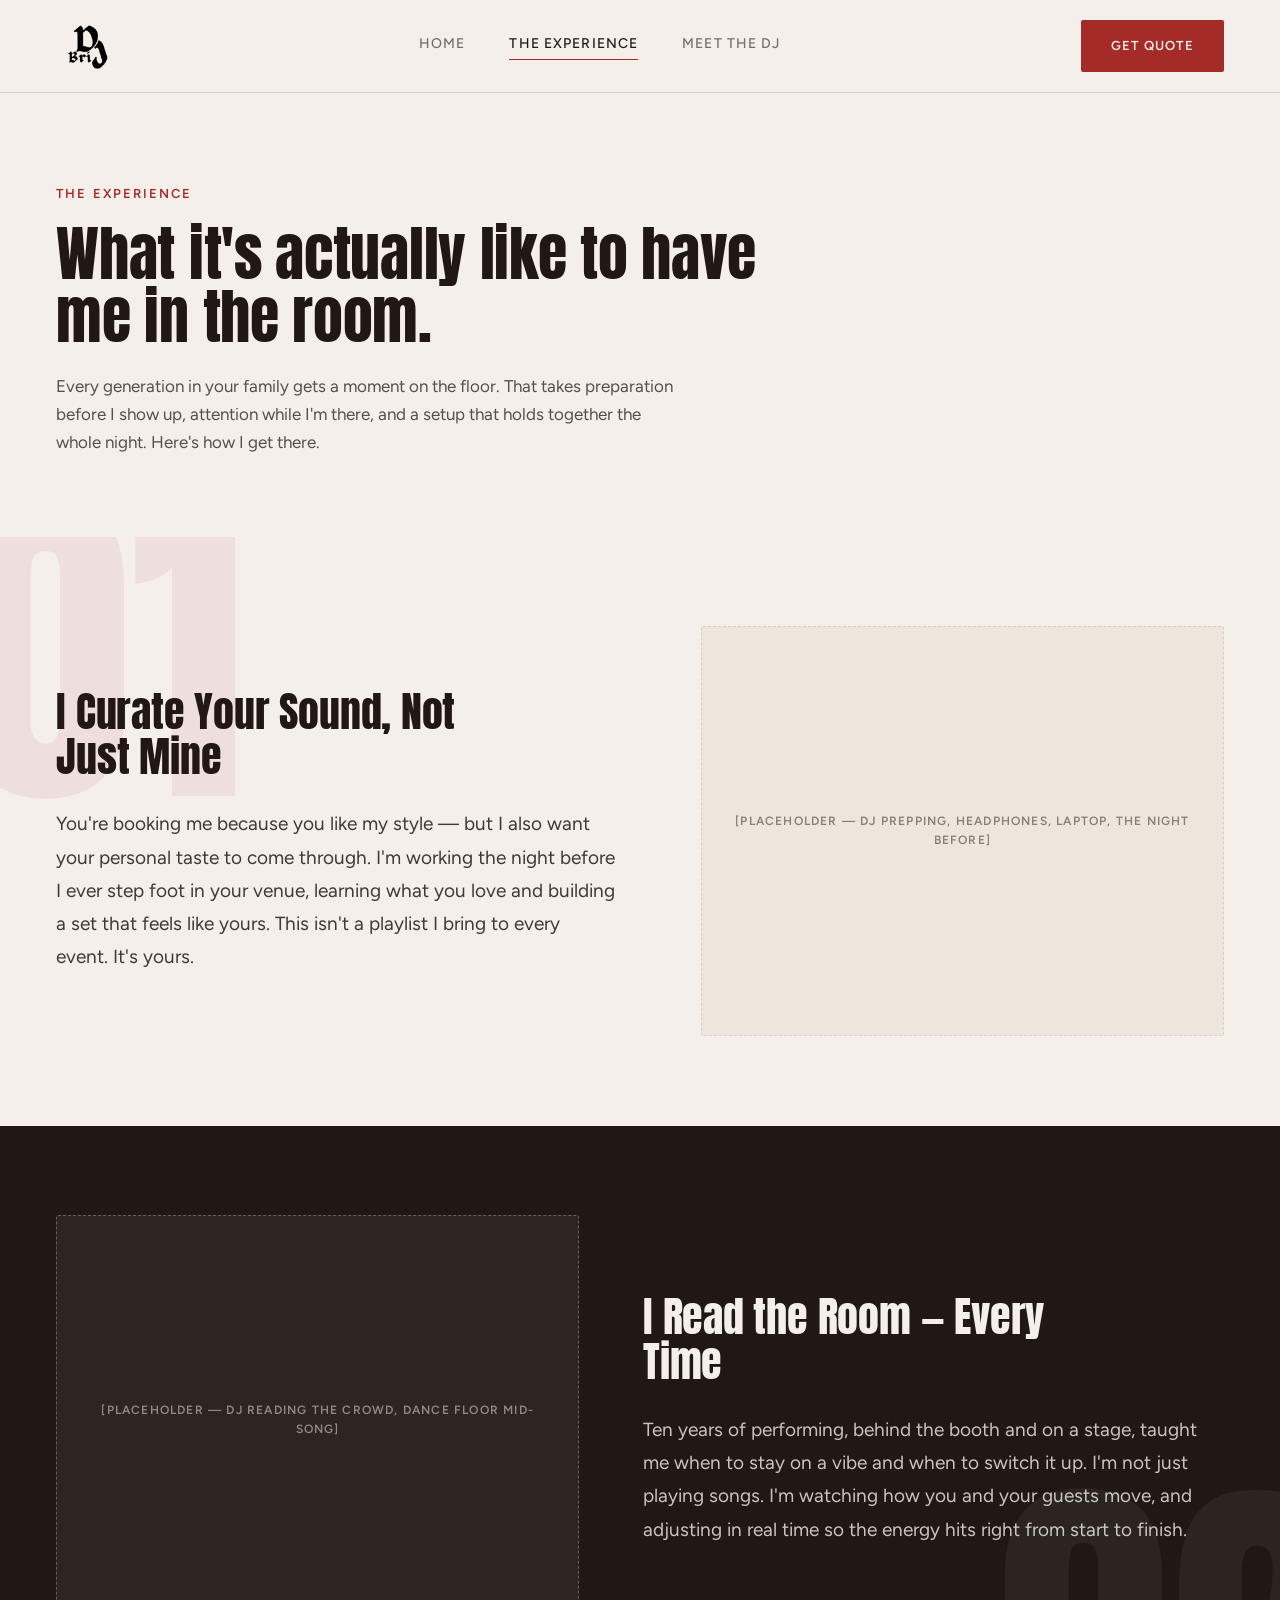
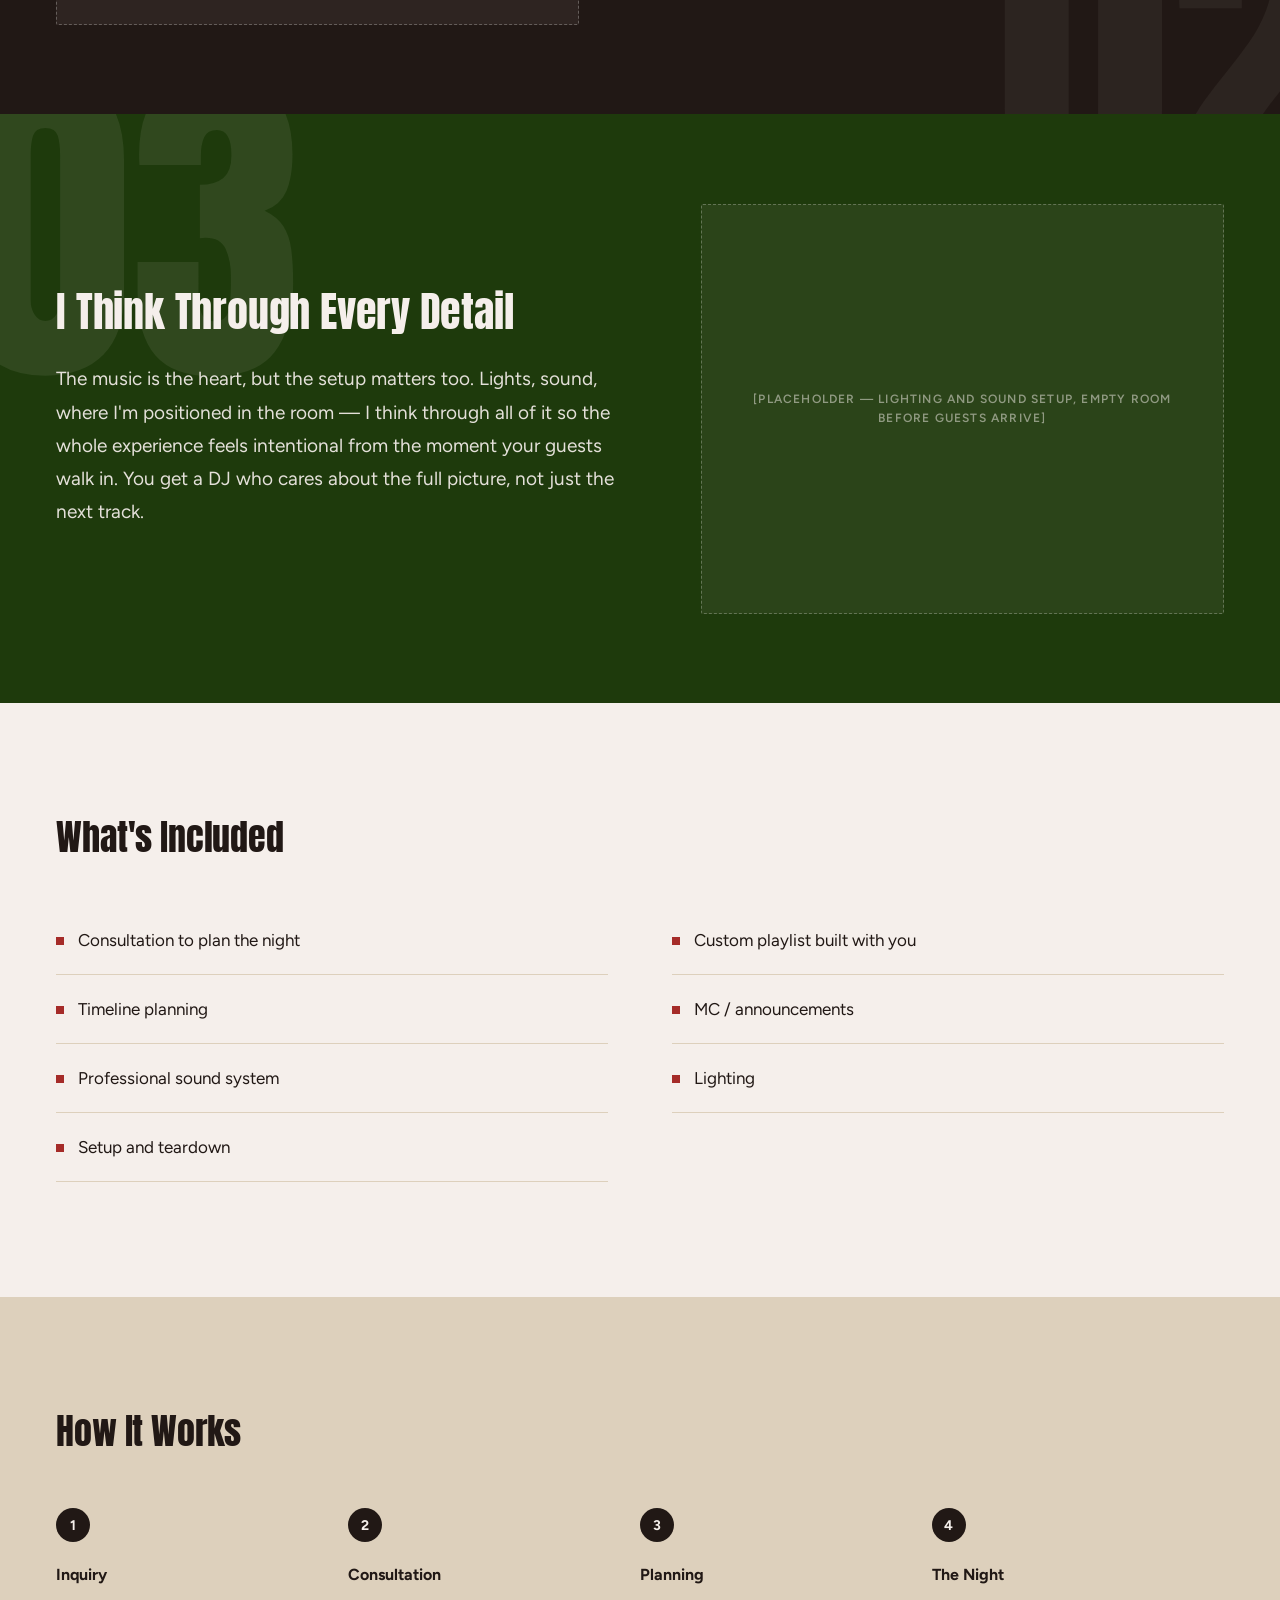
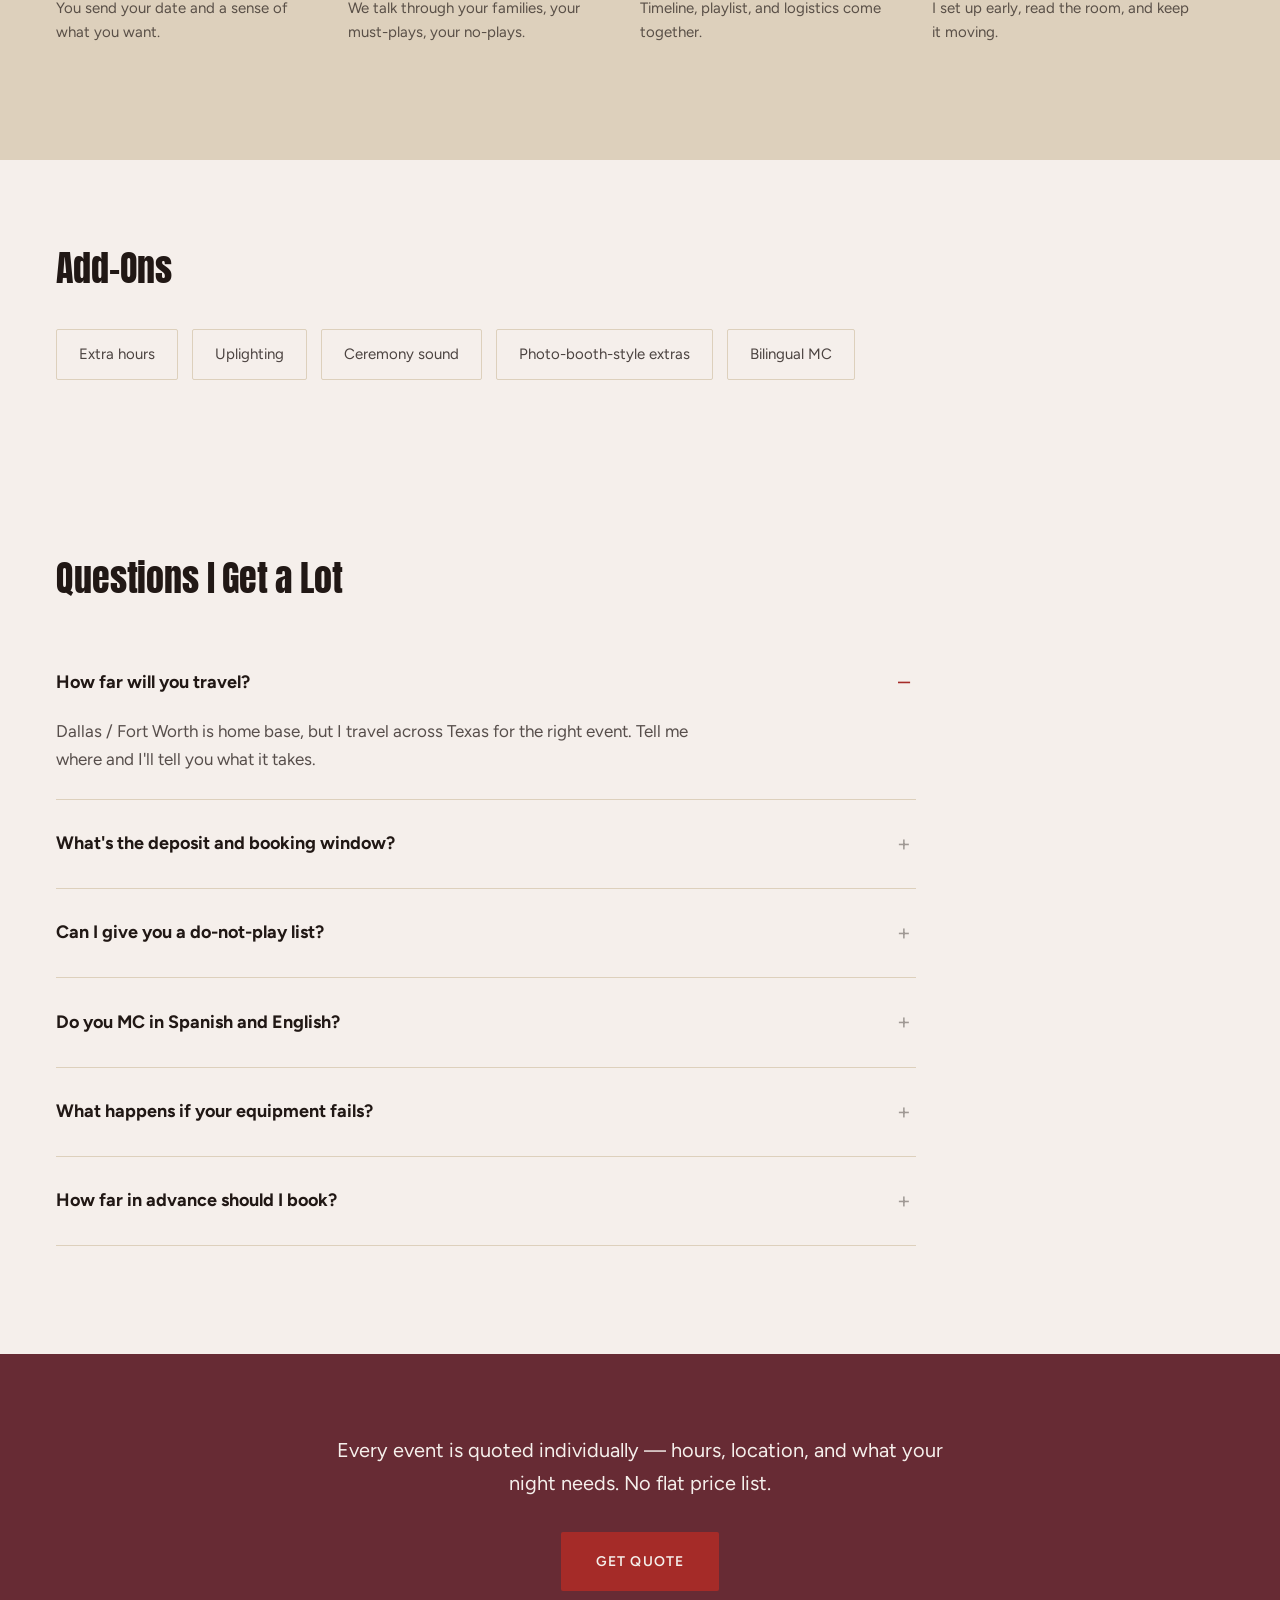
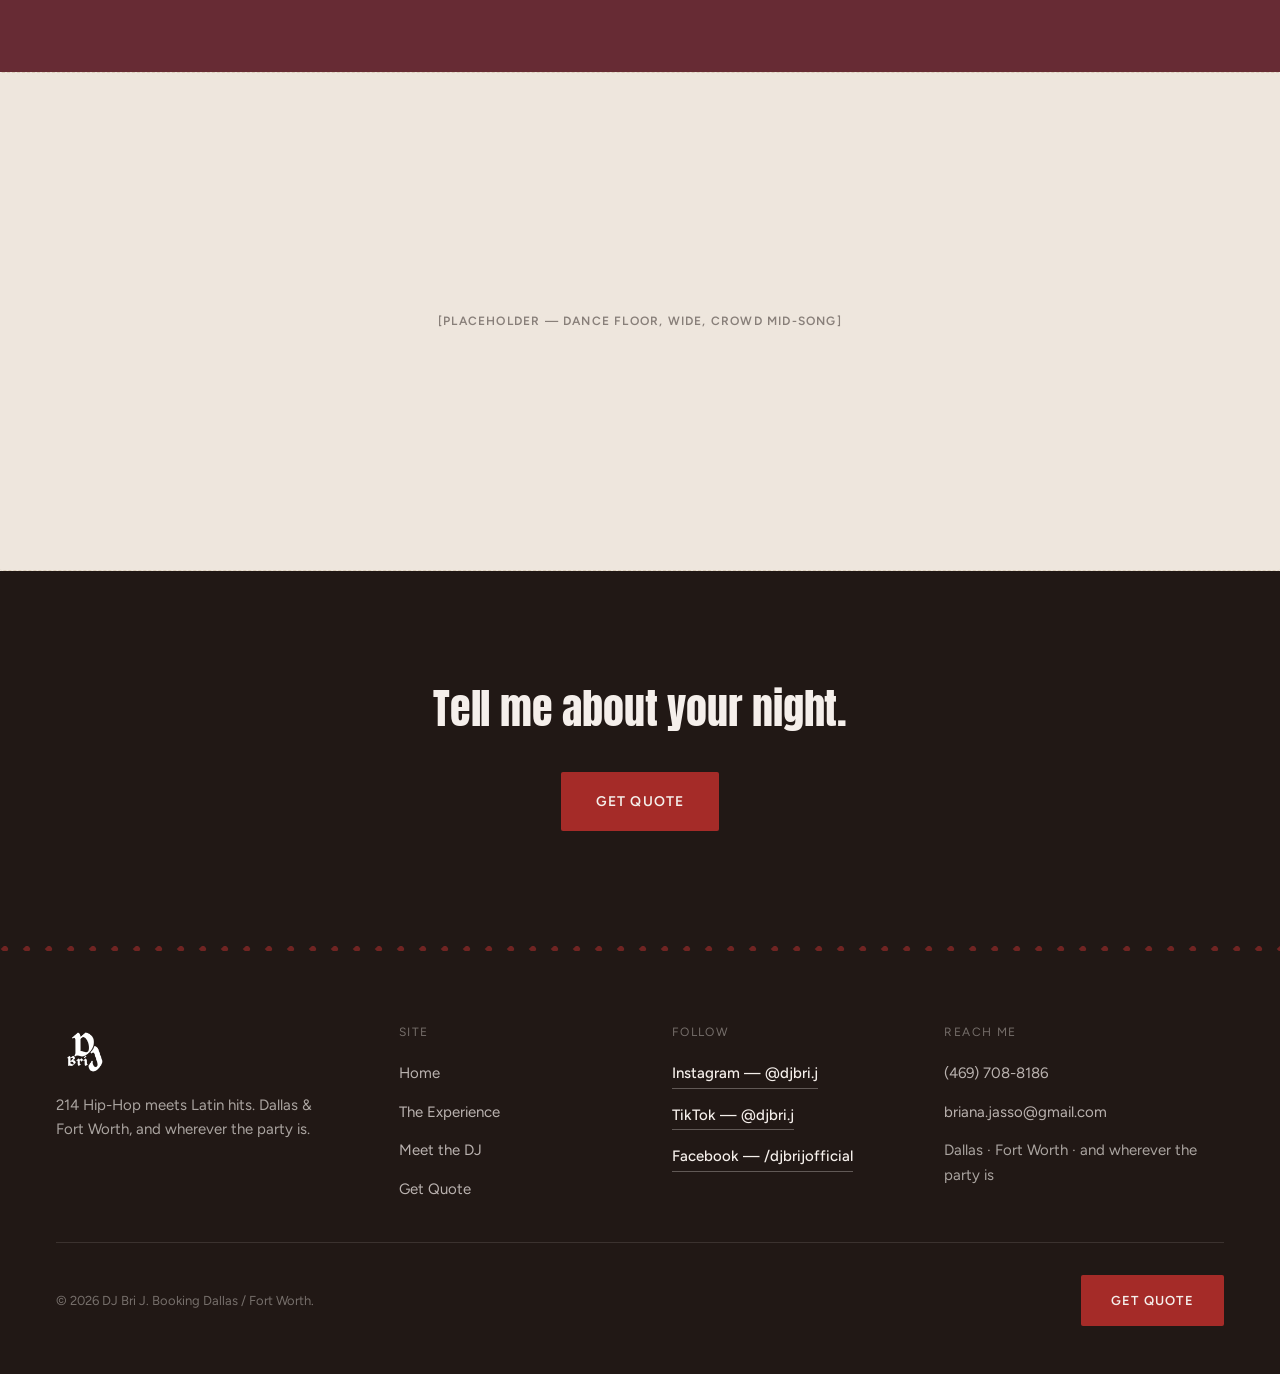
==== commit 924bbbe3: "feat: adopt the brand colour palette and replace the orange with deep green Update the design tokens" ====
--- a/docs/experience/index.html
+++ b/docs/experience/index.html
@@ -250,7 +250,7 @@
 
   <!-- PILLAR 01 — preparation -->
   <section class="djb-bg-cotton ex-pillar" aria-labelledby="ex-p1">
-    <div class="ex-pillar__n ex-pillar__n--tl" style="color: rgba(176, 46, 42, 0.08);" aria-hidden="true">01</div>
+    <div class="ex-pillar__n ex-pillar__n--tl" style="color: rgba(165, 43, 40, 0.08);" aria-hidden="true">01</div>
     <div class="djb-wrap">
       <div class="ex-pillar__grid">
         <div class="djb-reveal">
@@ -266,7 +266,7 @@
 
   <!-- PILLAR 02 — performance -->
   <section class="djb-bg-ink ex-pillar ex-pillar--flip" aria-labelledby="ex-p2">
-    <div class="ex-pillar__n ex-pillar__n--br" style="color: rgba(246, 240, 230, 0.05);" aria-hidden="true">02</div>
+    <div class="ex-pillar__n ex-pillar__n--br" style="color: rgba(245, 239, 235, 0.05);" aria-hidden="true">02</div>
     <div class="djb-wrap">
       <div class="ex-pillar__grid">
         <div class="ex-pillar__media djb-reveal">
@@ -281,13 +281,13 @@
   </section>
 
   <!-- PILLAR 03 — production -->
-  <section class="djb-bg-adobe ex-pillar" aria-labelledby="ex-p3">
-    <div class="ex-pillar__n ex-pillar__n--tl" style="color: rgba(99, 30, 29, 0.15);" aria-hidden="true">03</div>
+  <section class="djb-bg-green ex-pillar" aria-labelledby="ex-p3">
+    <div class="ex-pillar__n ex-pillar__n--tl" style="color: rgba(245, 239, 235, 0.08);" aria-hidden="true">03</div>
     <div class="djb-wrap">
       <div class="ex-pillar__grid">
         <div class="djb-reveal">
           <h2 id="ex-p3" class="djb-display-s" style="color: var(--djb-cotton);">I Think Through Every Detail</h2>
-          <p class="ex-pillar__copy" style="color: rgba(246, 240, 230, 0.92);">The music is the heart, but the setup matters too. Lights, sound, where I'm positioned in the room — I think through all of it so the whole experience feels intentional from the moment your guests walk in. You get a DJ who cares about the full picture, not just the next track.</p>
+          <p class="ex-pillar__copy" style="color: rgba(245, 239, 235, 0.92);">The music is the heart, but the setup matters too. Lights, sound, where I'm positioned in the room — I think through all of it so the whole experience feels intentional from the moment your guests walk in. You get a DJ who cares about the full picture, not just the next track.</p>
         </div>
         <div class="ex-pillar__media djb-reveal">
           <div class="djb-ph djb-ph--on-dark" style="height: 100%;">[Placeholder — lighting and sound setup, empty room before guests arrive]</div>
--- a/docs/assets/css/styles.css
+++ b/docs/assets/css/styles.css
@@ -2,17 +2,17 @@
 
 /* ==========================================================================
    DJ BRI J — site-wide tokens and shared components
-   Palette pulled from her own photographs: cotton tee, bandana red,
-   sun-bleached terracotta, warm near-black.
+   Brand palette from Bri's own brand sheet (wine, cream, red, deep green),
+   plus warm neutrals pulled from her photographs.
    ========================================================================== */
 
 :root {
   /* Color */
-  --djb-red:      #B02E2C;  /* Bandana Red — accent only, never a field */
-  --djb-oxblood:  #631E1D;  /* Carnation — hover, deep dark fields */
-  --djb-pressed:  #4A1516;  /* Button active */
-  --djb-cotton:   #F6F0E6;  /* Primary light surface */
-  --djb-adobe:    #C17A4E;  /* Warm mid-tone field */
+  --djb-red:      #A52B28;  /* Brand red — accent only, never a field; never on green (1.8:1) */
+  --djb-oxblood:  #672B34;  /* Brand wine — hover, deep dark fields */
+  --djb-pressed:  #4C1F26;  /* Button active */
+  --djb-cotton:   #F5EFEB;  /* Brand cream — primary light surface */
+  --djb-green:    #1E3A0C;  /* Brand deep green — dark field, cream text only */
   --djb-stucco:   #DDD0BC;  /* Neutral, dividers, borders */
   --djb-ink:      #211815;  /* Body copy, dark sections */
   --djb-rose:     #E4A199;  /* Accent on dark only */
@@ -21,8 +21,8 @@
 
   --djb-ink-70: rgba(33, 24, 21, 0.7);
   --djb-ink-60: rgba(33, 24, 21, 0.6);
-  --djb-cotton-80: rgba(246, 240, 230, 0.8);
-  --djb-cotton-65: rgba(246, 240, 230, 0.65);
+  --djb-cotton-80: rgba(245, 239, 235, 0.8);
+  --djb-cotton-65: rgba(245, 239, 235, 0.65);
 
   /* Type */
   --djb-display: 'Anton', 'Arial Narrow', sans-serif;
@@ -102,7 +102,7 @@
 .djb-bg-cotton  { background: var(--djb-cotton); }
 .djb-bg-ink     { background: var(--djb-ink);    color: var(--djb-cotton); }
 .djb-bg-oxblood { background: var(--djb-oxblood); color: var(--djb-cotton); }
-.djb-bg-adobe   { background: var(--djb-adobe);  color: var(--djb-cotton); }
+.djb-bg-green   { background: var(--djb-green);  color: var(--djb-cotton); }
 .djb-bg-stucco  { background: var(--djb-stucco); }
 
 /* --------------------------------------------------------------------------
@@ -137,7 +137,7 @@
 }
 .djb-bg-ink .djb-eyebrow,
 .djb-bg-oxblood .djb-eyebrow { color: var(--djb-rose); }
-.djb-bg-adobe .djb-eyebrow { color: var(--djb-cotton); }
+.djb-bg-green .djb-eyebrow { color: var(--djb-cotton); }
 
 .djb-body     { font-size: 17px; line-height: 1.65; }
 .djb-body-l   { font-size: clamp(17px, 1.4vw, 19px); line-height: 1.7; }
@@ -184,12 +184,12 @@
 .djb-btn-ghost {
   color: var(--djb-cotton);
   background: transparent;
-  border-color: rgba(246, 240, 230, 0.6);
+  border-color: rgba(245, 239, 235, 0.6);
   padding: 16px 34px;
 }
 .djb-btn-ghost:hover {
   border-color: var(--djb-cotton);
-  background: rgba(246, 240, 230, 0.08);
+  background: rgba(245, 239, 235, 0.08);
   color: var(--djb-cotton);
 }
 
@@ -280,9 +280,9 @@
   line-height: 1.6;
 }
 .djb-ph--on-dark {
-  border-color: rgba(246, 240, 230, 0.28);
-  background: rgba(246, 240, 230, 0.06);
-  color: rgba(246, 240, 230, 0.5);
+  border-color: rgba(245, 239, 235, 0.28);
+  background: rgba(245, 239, 235, 0.06);
+  color: rgba(245, 239, 235, 0.5);
 }
 
 /* --------------------------------------------------------------------------
@@ -358,7 +358,7 @@
   border-bottom-color: transparent;
 }
 .djb-header--overlay .djb-header__logo img { filter: none; }
-.djb-header--overlay .djb-nav a { color: rgba(246, 240, 230, 0.78); }
+.djb-header--overlay .djb-nav a { color: rgba(245, 239, 235, 0.78); }
 .djb-header--overlay .djb-nav a:hover,
 .djb-header--overlay .djb-nav a[aria-current='page'] { color: var(--djb-cotton); }
 .djb-header--overlay .djb-burger span { background: var(--djb-cotton); }
@@ -513,11 +513,11 @@
   font-size: 12px;
   letter-spacing: 0.12em;
   text-transform: uppercase;
-  color: rgba(246, 240, 230, 0.4);
+  color: rgba(245, 239, 235, 0.4);
   margin-bottom: 4px;
 }
 .djb-footer a.djb-foot-link {
-  color: rgba(246, 240, 230, 0.72);
+  color: rgba(245, 239, 235, 0.72);
   text-decoration: none;
   font-size: 15px;
   transition: color 0.2s var(--djb-ease);
@@ -529,7 +529,7 @@
   text-decoration: none;
   font-size: 15px;
   font-weight: 500;
-  border-bottom: 1px solid rgba(246, 240, 230, 0.3);
+  border-bottom: 1px solid rgba(245, 239, 235, 0.3);
   padding-bottom: 2px;
   align-self: flex-start;
   transition: color 0.2s var(--djb-ease), border-color 0.2s var(--djb-ease);
@@ -541,7 +541,7 @@
 .djb-footer__divider {
   max-width: var(--djb-max);
   margin: 0 auto;
-  border-top: 1px solid rgba(246, 240, 230, 0.12);
+  border-top: 1px solid rgba(245, 239, 235, 0.12);
   margin-inline: var(--djb-gutter);
 }
 
@@ -555,7 +555,7 @@
   gap: 24px;
   flex-wrap: wrap;
 }
-.djb-footer__copy { font-size: 13px; color: rgba(246, 240, 230, 0.4); }
+.djb-footer__copy { font-size: 13px; color: rgba(245, 239, 235, 0.4); }
 
 /* --------------------------------------------------------------------------
    Shared content components
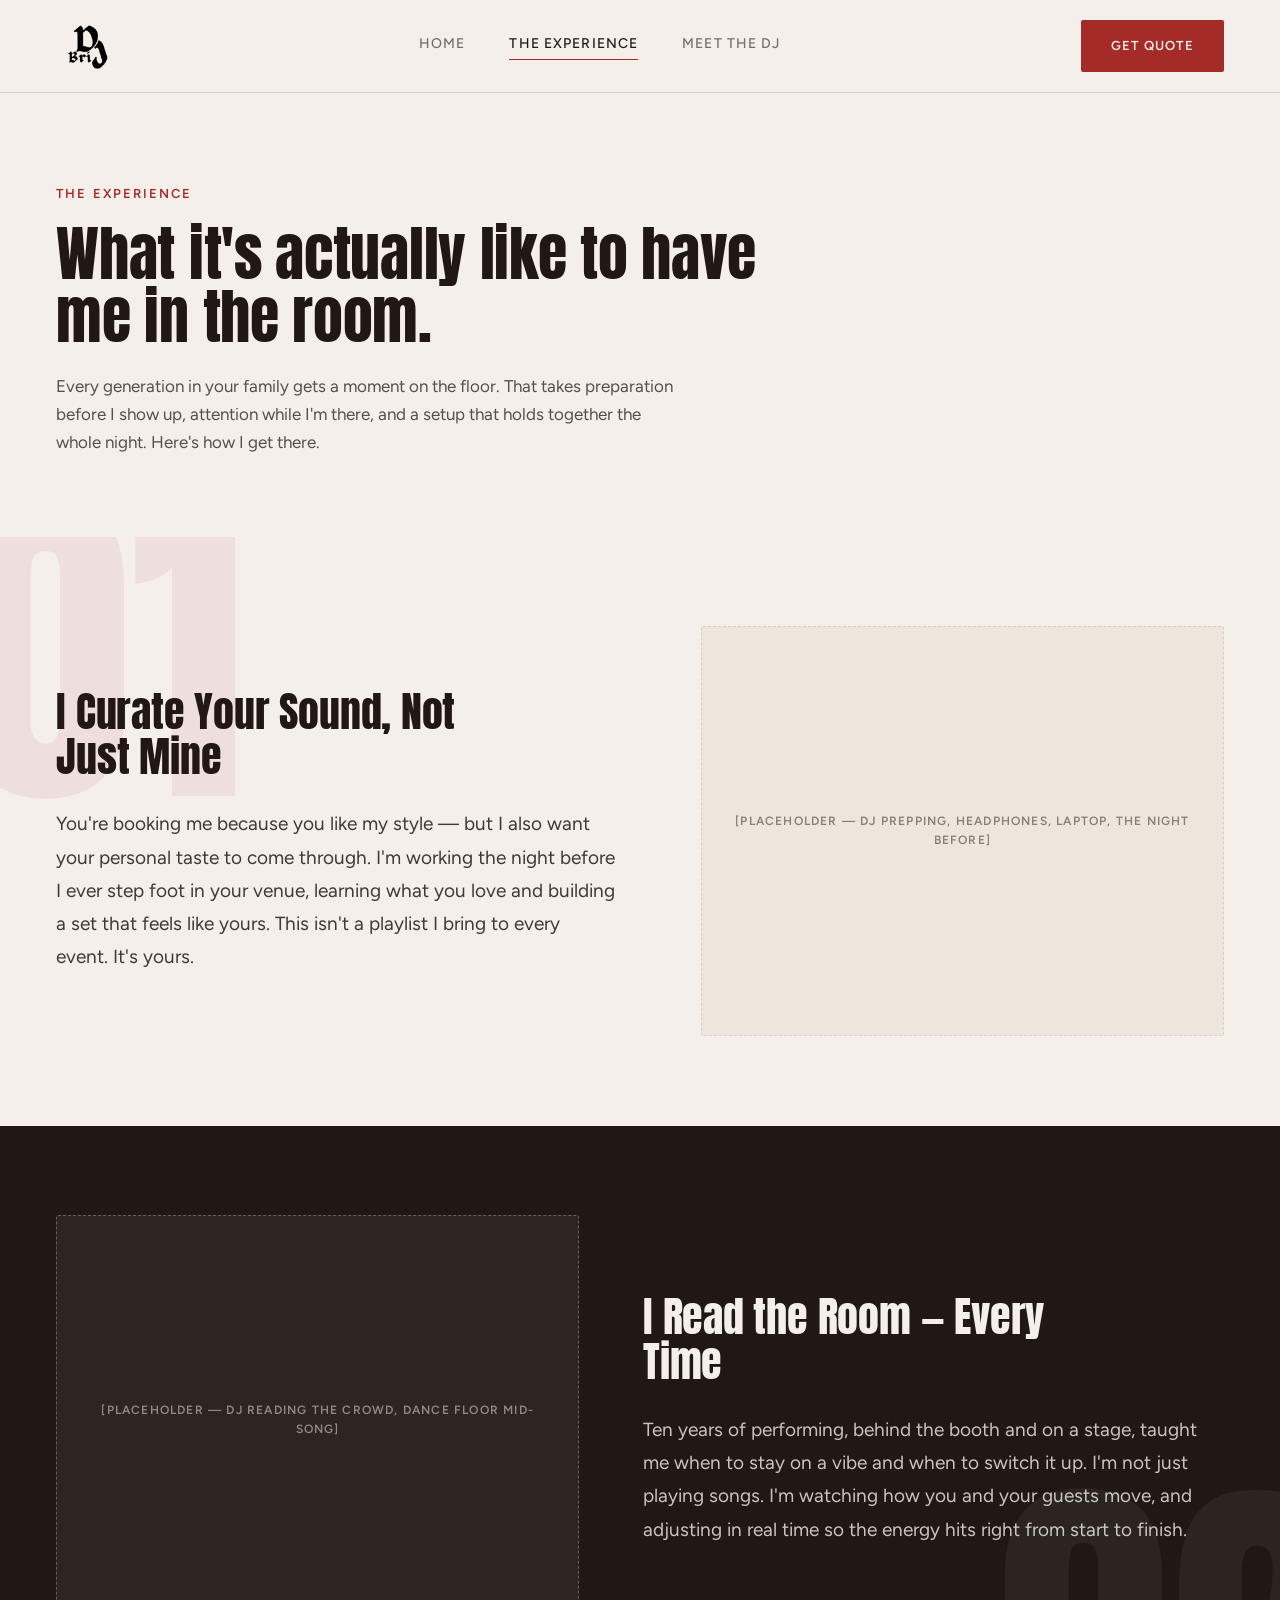
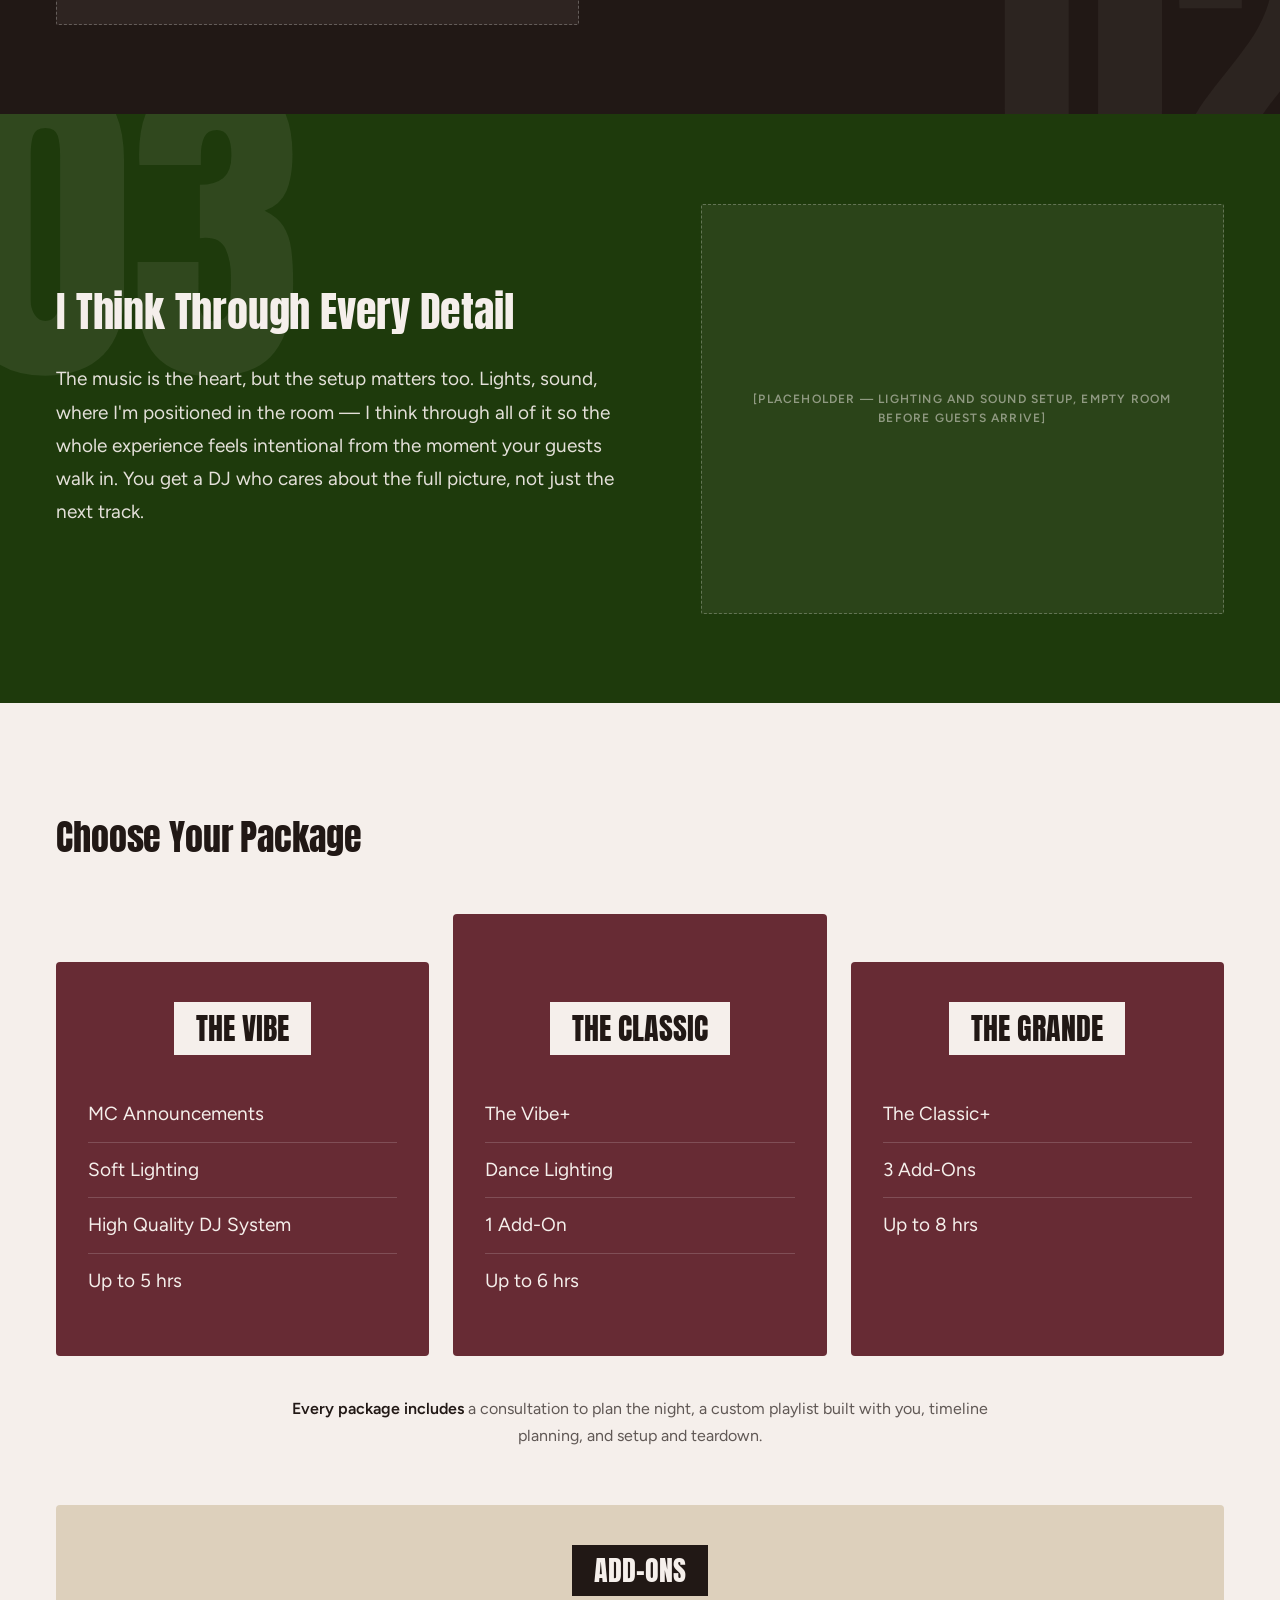
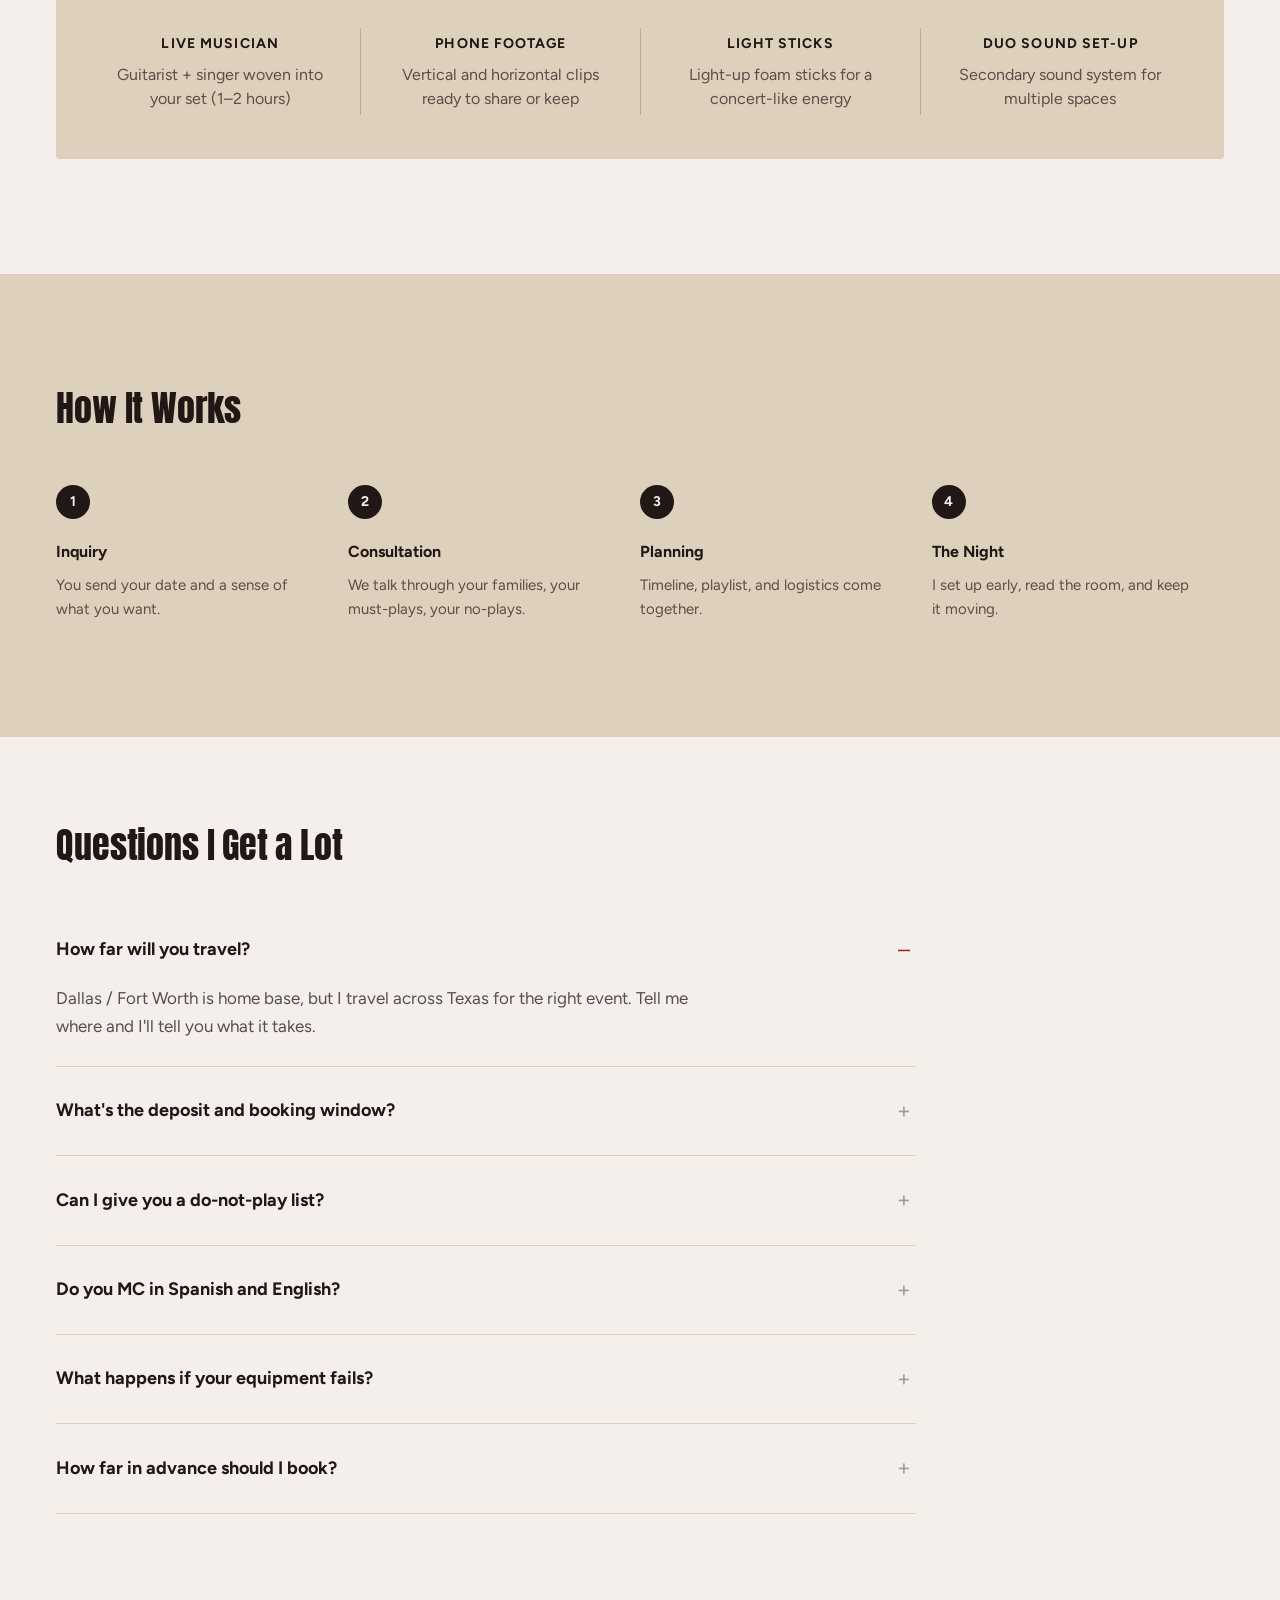
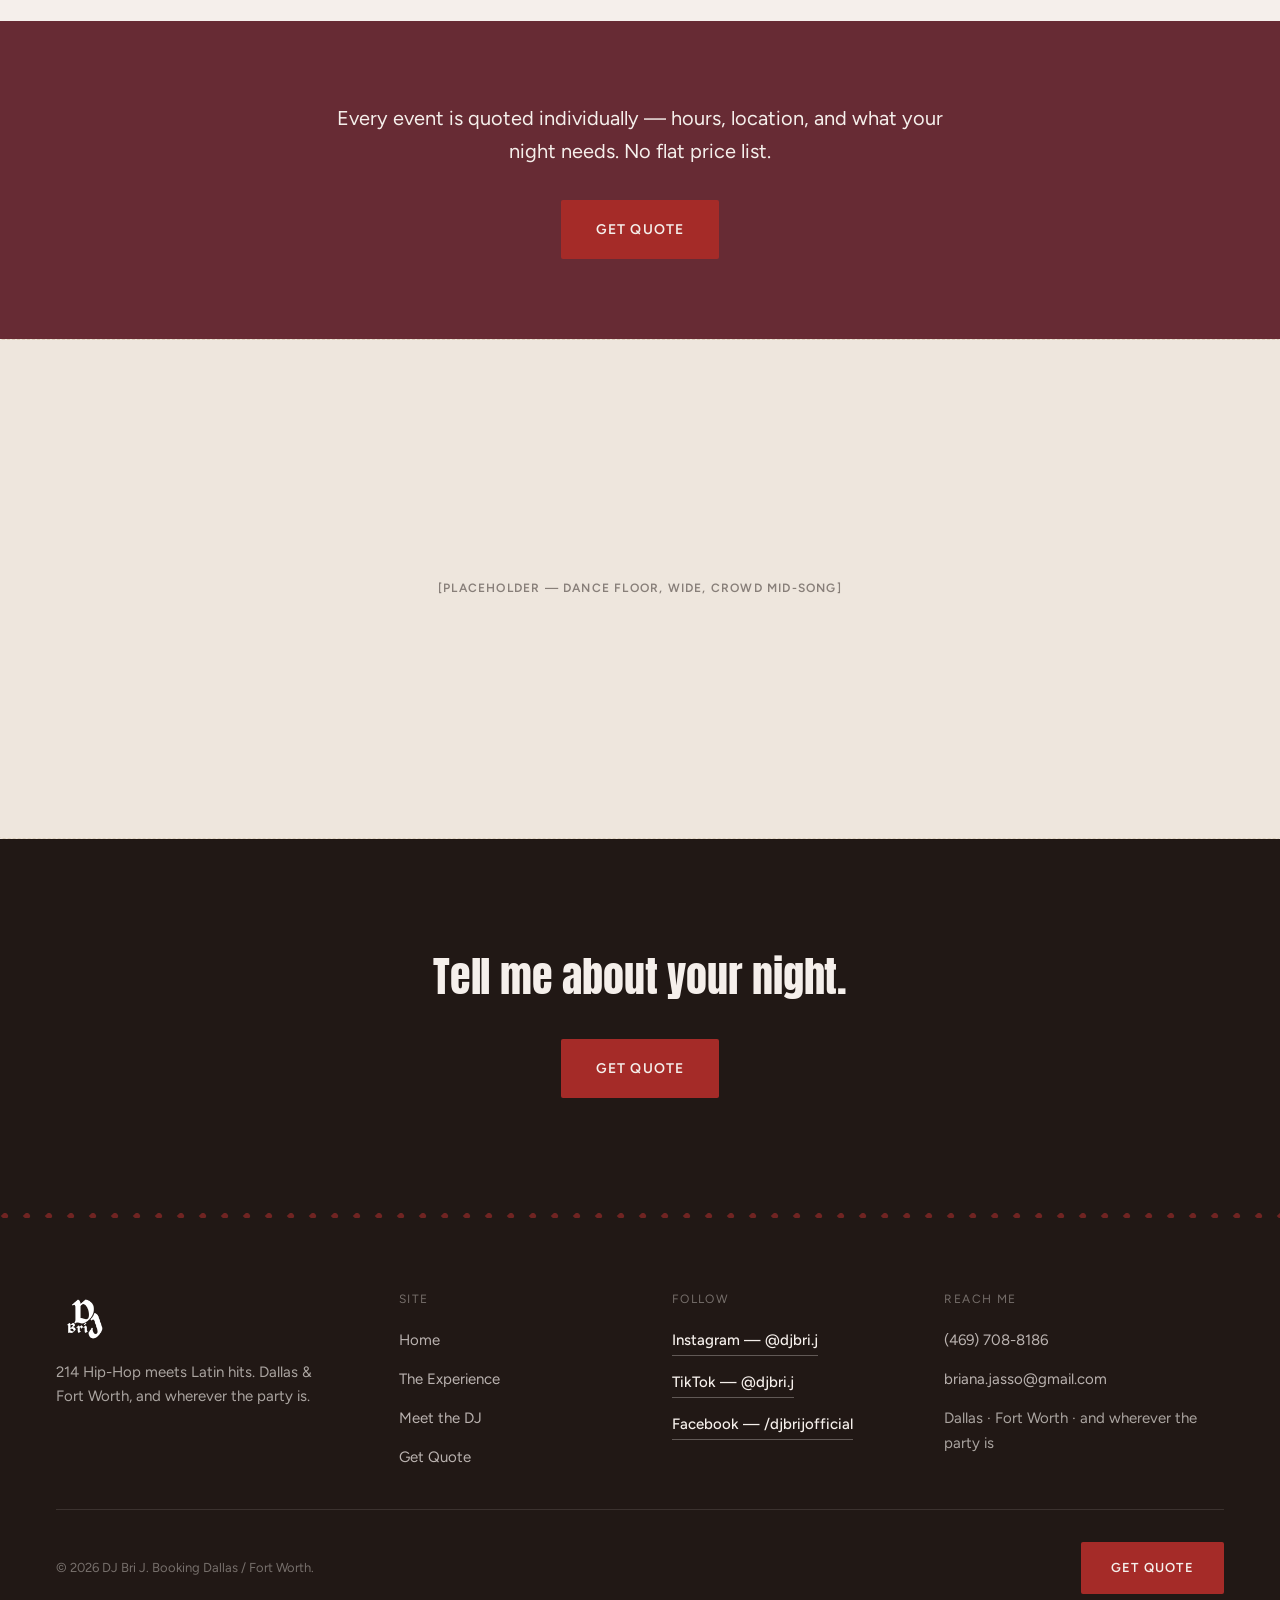
==== commit 1aab712e: "feat: add Choose Your Package section to the Experience page Replace the What's Included list and th" ====
--- a/docs/experience/index.html
+++ b/docs/experience/index.html
@@ -6,7 +6,7 @@
   <meta name="viewport" content="width=device-width, initial-scale=1.0" />
 
   <title>The Experience — DJ Bri J</title>
-  <meta name="description" content="What it's actually like to have DJ Bri J in the room: a set built around your taste, a room read in real time, and a setup thought through before your guests walk in. What's included, how booking works, and answers to the questions I get a lot." />
+  <meta name="description" content="What it's actually like to have DJ Bri J in the room: a set built around your taste, a room read in real time, and a setup thought through before your guests walk in. Packages and add-ons, how booking works, and answers to the questions I get a lot." />
   <link rel="canonical" href="https://djbrij.github.io/dj-brij-site/experience/" />
 
   <meta property="og:title" content="The Experience — DJ Bri J" />
@@ -160,7 +160,79 @@
     .ex-pillar__media { height: clamp(280px, 32vw, 460px); }
     .ex-pillar__media img { width: 100%; height: 100%; object-fit: cover; border-radius: 2px; }
 
-    .ex-included { display: grid; grid-template-columns: 1fr 1fr; gap: 0 64px; }
+    /* Packages — three wine cards, the middle one raised. The raise is a
+       margin difference, not a transform: .djb-reveal.is-visible sets
+       transform: none, which would cancel a transform-based lift. */
+    .ex-pkg__grid {
+      list-style: none;
+      margin: 56px 0 0;
+      padding: 0;
+      display: grid;
+      grid-template-columns: repeat(3, 1fr);
+      gap: 24px;
+    }
+    .ex-pkg {
+      margin-top: 48px;
+      padding: 40px 32px 48px;
+      background: var(--djb-oxblood);
+      color: var(--djb-cotton);
+      border-radius: 4px;
+    }
+    .ex-pkg--featured { margin-top: 0; padding-top: 88px; }
+    .ex-pkg__name,
+    .ex-addons__title {
+      display: block;
+      width: fit-content;
+      margin: 0 auto 32px;
+      padding: 10px 22px;
+      font-family: var(--djb-display);
+      font-weight: 400;
+      font-size: clamp(24px, 2.4vw, 30px);
+      line-height: 1.1;
+      text-transform: uppercase;
+    }
+    .ex-pkg__name { background: var(--djb-cotton); color: var(--djb-ink); }
+    .ex-pkg__list { list-style: none; margin: 0; padding: 0; }
+    .ex-pkg__list li {
+      padding: 14px 0;
+      font-size: clamp(17px, 1.5vw, 19px);
+      line-height: 1.4;
+    }
+    .ex-pkg__list li + li { border-top: 1px solid rgba(245, 239, 235, 0.18); }
+    .ex-pkg__all {
+      max-width: 760px;
+      margin: 40px auto 0;
+      text-align: center;
+      font-size: 16px;
+      color: var(--djb-ink-70);
+    }
+    .ex-pkg__all strong { color: var(--djb-ink); font-weight: 600; }
+
+    .ex-addons {
+      margin-top: 56px;
+      padding: 40px 24px 44px;
+      background: var(--djb-stucco);
+      border-radius: 4px;
+    }
+    .ex-addons__title { background: var(--djb-ink); color: var(--djb-cotton); font-size: clamp(22px, 2.2vw, 28px); }
+    .ex-addons__grid {
+      list-style: none;
+      margin: 0;
+      padding: 0;
+      display: grid;
+      grid-template-columns: repeat(4, 1fr);
+    }
+    .ex-addons__grid li { padding: 4px 24px; text-align: center; }
+    .ex-addons__grid li + li { border-left: 1px solid rgba(33, 24, 21, 0.2); }
+    .ex-addons__grid h4 {
+      margin: 0 0 8px;
+      font-family: var(--djb-body);
+      font-weight: 700;
+      font-size: 14px;
+      letter-spacing: 0.08em;
+      text-transform: uppercase;
+    }
+    .ex-addons__grid p { font-size: 16px; line-height: 1.5; color: var(--djb-ink-70); }
 
     .ex-steps { display: flex; align-items: flex-start; gap: 0; }
     .ex-steps > div { flex: 1; padding-right: 24px; }
@@ -189,9 +261,20 @@
       /* Keep the image below the copy on every pillar once stacked, so the
          reading order stays headline → paragraph → image. */
       .ex-pillar--flip .ex-pillar__media { order: 2; }
-      .ex-included { grid-template-columns: 1fr; gap: 0; }
+      .ex-pkg__grid { grid-template-columns: 1fr; gap: 20px; margin-top: 40px; }
+      .ex-pkg,
+      .ex-pkg--featured { margin-top: 0; padding: 36px 28px 40px; }
+      .ex-addons__grid { grid-template-columns: 1fr 1fr; row-gap: 32px; }
+      .ex-addons__grid li:nth-child(odd) { border-left: 0; }
       .ex-steps { flex-direction: column; gap: 36px; }
       .ex-steps > div { padding-right: 0; }
+    }
+
+    @media (max-width: 768px) {
+      .ex-addons { padding: 32px 20px 36px; }
+      .ex-addons__grid { grid-template-columns: 1fr; row-gap: 0; }
+      .ex-addons__grid li { padding: 20px 8px; }
+      .ex-addons__grid li + li { border-left: 0; border-top: 1px solid rgba(33, 24, 21, 0.2); }
     }
   </style>
 </head>
@@ -296,19 +379,63 @@
     </div>
   </section>
 
-  <!-- WHAT'S INCLUDED -->
-  <section class="djb-section djb-bg-cotton" aria-labelledby="ex-inc">
-    <div class="djb-wrap">
-      <h2 id="ex-inc" class="djb-display-xs" style="margin-bottom: 48px;">What's Included</h2>
-      <ul class="djb-checklist ex-included">
-        <li class="djb-check-item">Consultation to plan the night</li>
-        <li class="djb-check-item">Custom playlist built with you</li>
-        <li class="djb-check-item">Timeline planning</li>
-        <li class="djb-check-item">MC / announcements</li>
-        <li class="djb-check-item">Professional sound system</li>
-        <li class="djb-check-item">Lighting</li>
-        <li class="djb-check-item">Setup and teardown</li>
+  <!-- CHOOSE YOUR PACKAGE -->
+  <section class="djb-section djb-bg-cotton ex-packages" aria-labelledby="ex-pkg-h">
+    <div class="djb-wrap">
+      <h2 id="ex-pkg-h" class="djb-display-xs">Choose Your Package</h2>
+
+      <ul class="ex-pkg__grid" data-reveal-group>
+        <li class="ex-pkg djb-reveal">
+          <h3 class="ex-pkg__name">The Vibe</h3>
+          <ul class="ex-pkg__list">
+            <li>MC Announcements</li>
+            <li>Soft Lighting</li>
+            <li>High Quality DJ System</li>
+            <li>Up to 5 hrs</li>
+          </ul>
+        </li>
+        <li class="ex-pkg ex-pkg--featured djb-reveal">
+          <h3 class="ex-pkg__name">The Classic</h3>
+          <ul class="ex-pkg__list">
+            <li>The Vibe+</li>
+            <li>Dance Lighting</li>
+            <li>1 Add-On</li>
+            <li>Up to 6 hrs</li>
+          </ul>
+        </li>
+        <li class="ex-pkg djb-reveal">
+          <h3 class="ex-pkg__name">The Grande</h3>
+          <ul class="ex-pkg__list">
+            <li>The Classic+</li>
+            <li>3 Add-Ons</li>
+            <li>Up to 8 hrs</li>
+          </ul>
+        </li>
       </ul>
+
+      <p class="ex-pkg__all"><strong>Every package includes</strong> a consultation to plan the night, a custom playlist built with you, timeline planning, and setup and teardown.</p>
+
+      <div class="ex-addons djb-reveal">
+        <h3 class="ex-addons__title">Add-Ons</h3>
+        <ul class="ex-addons__grid">
+          <li>
+            <h4>Live Musician</h4>
+            <p>Guitarist + singer woven into your set (1–2 hours)</p>
+          </li>
+          <li>
+            <h4>Phone Footage</h4>
+            <p>Vertical and horizontal clips ready to share or keep</p>
+          </li>
+          <li>
+            <h4>Light Sticks</h4>
+            <p>Light-up foam sticks for a concert-like energy</p>
+          </li>
+          <li>
+            <h4>Duo Sound Set-Up</h4>
+            <p>Secondary sound system for multiple spaces</p>
+          </li>
+        </ul>
+      </div>
     </div>
   </section>
 
@@ -338,20 +465,6 @@
           <p class="djb-step__desc">I set up early, read the room, and keep it moving.</p>
         </div>
       </div>
-    </div>
-  </section>
-
-  <!-- ADD-ONS -->
-  <section class="djb-bg-cotton" style="padding-block: clamp(64px, 7vw, 100px);" aria-labelledby="ex-add">
-    <div class="djb-wrap">
-      <h2 id="ex-add" class="djb-display-xs" style="margin-bottom: 40px;">Add-Ons</h2>
-      <ul class="djb-pills">
-        <li>Extra hours</li>
-        <li>Uplighting</li>
-        <li>Ceremony sound</li>
-        <li>Photo-booth-style extras</li>
-        <li>Bilingual MC</li>
-      </ul>
     </div>
   </section>
 
--- a/docs/assets/css/styles.css
+++ b/docs/assets/css/styles.css
@@ -633,16 +633,6 @@
 .djb-quote { font-family: var(--djb-display); line-height: 1.4; }
 .djb-quote__by { margin-top: 24px; color: var(--djb-ink-60); }
 
-/* Pill list (add-ons) */
-.djb-pills { display: flex; flex-wrap: wrap; gap: 14px; list-style: none; margin: 0; padding: 0; }
-.djb-pills li {
-  border: 1px solid var(--djb-stucco);
-  border-radius: 2px;
-  padding: 12px 22px;
-  font-size: 15px;
-  color: rgba(33, 24, 21, 0.8);
-}
-
 /* --------------------------------------------------------------------------
    Motion — fades and short rises, staggered. Nothing bounces.
    -------------------------------------------------------------------------- */
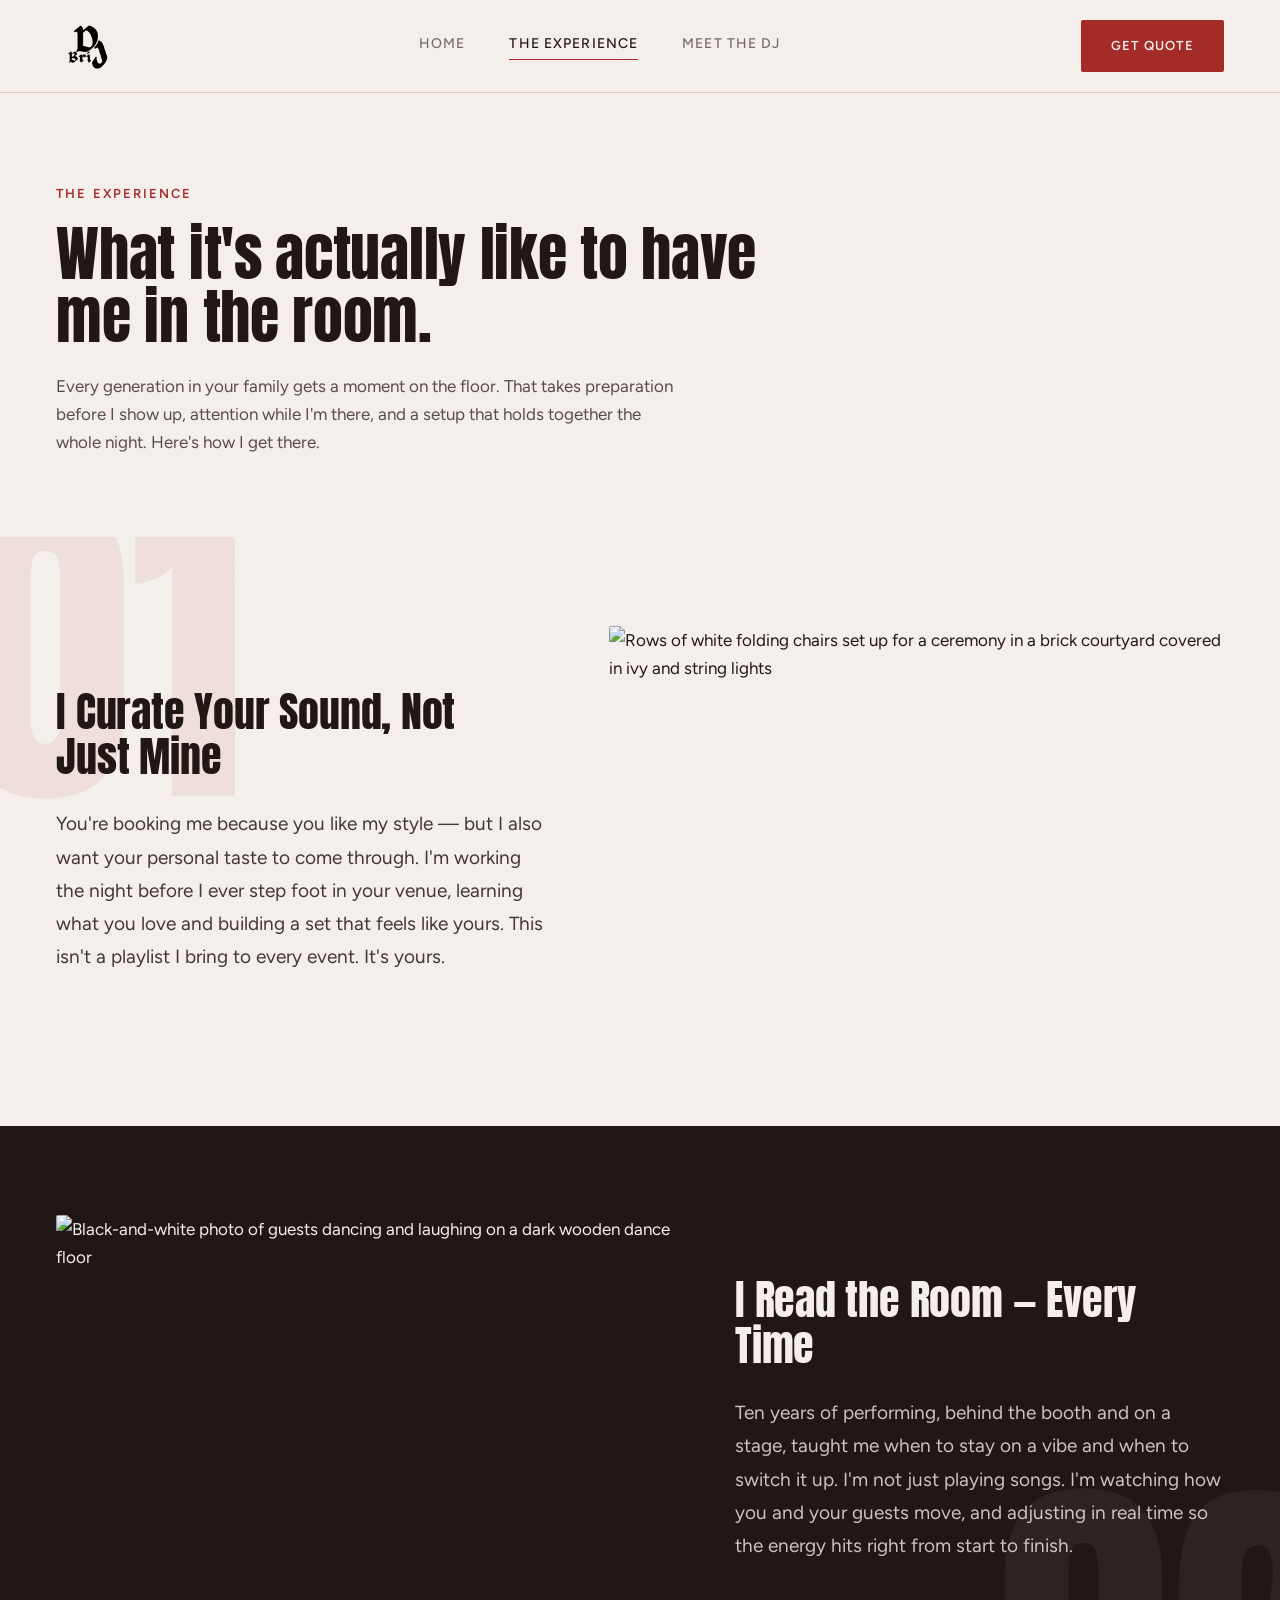
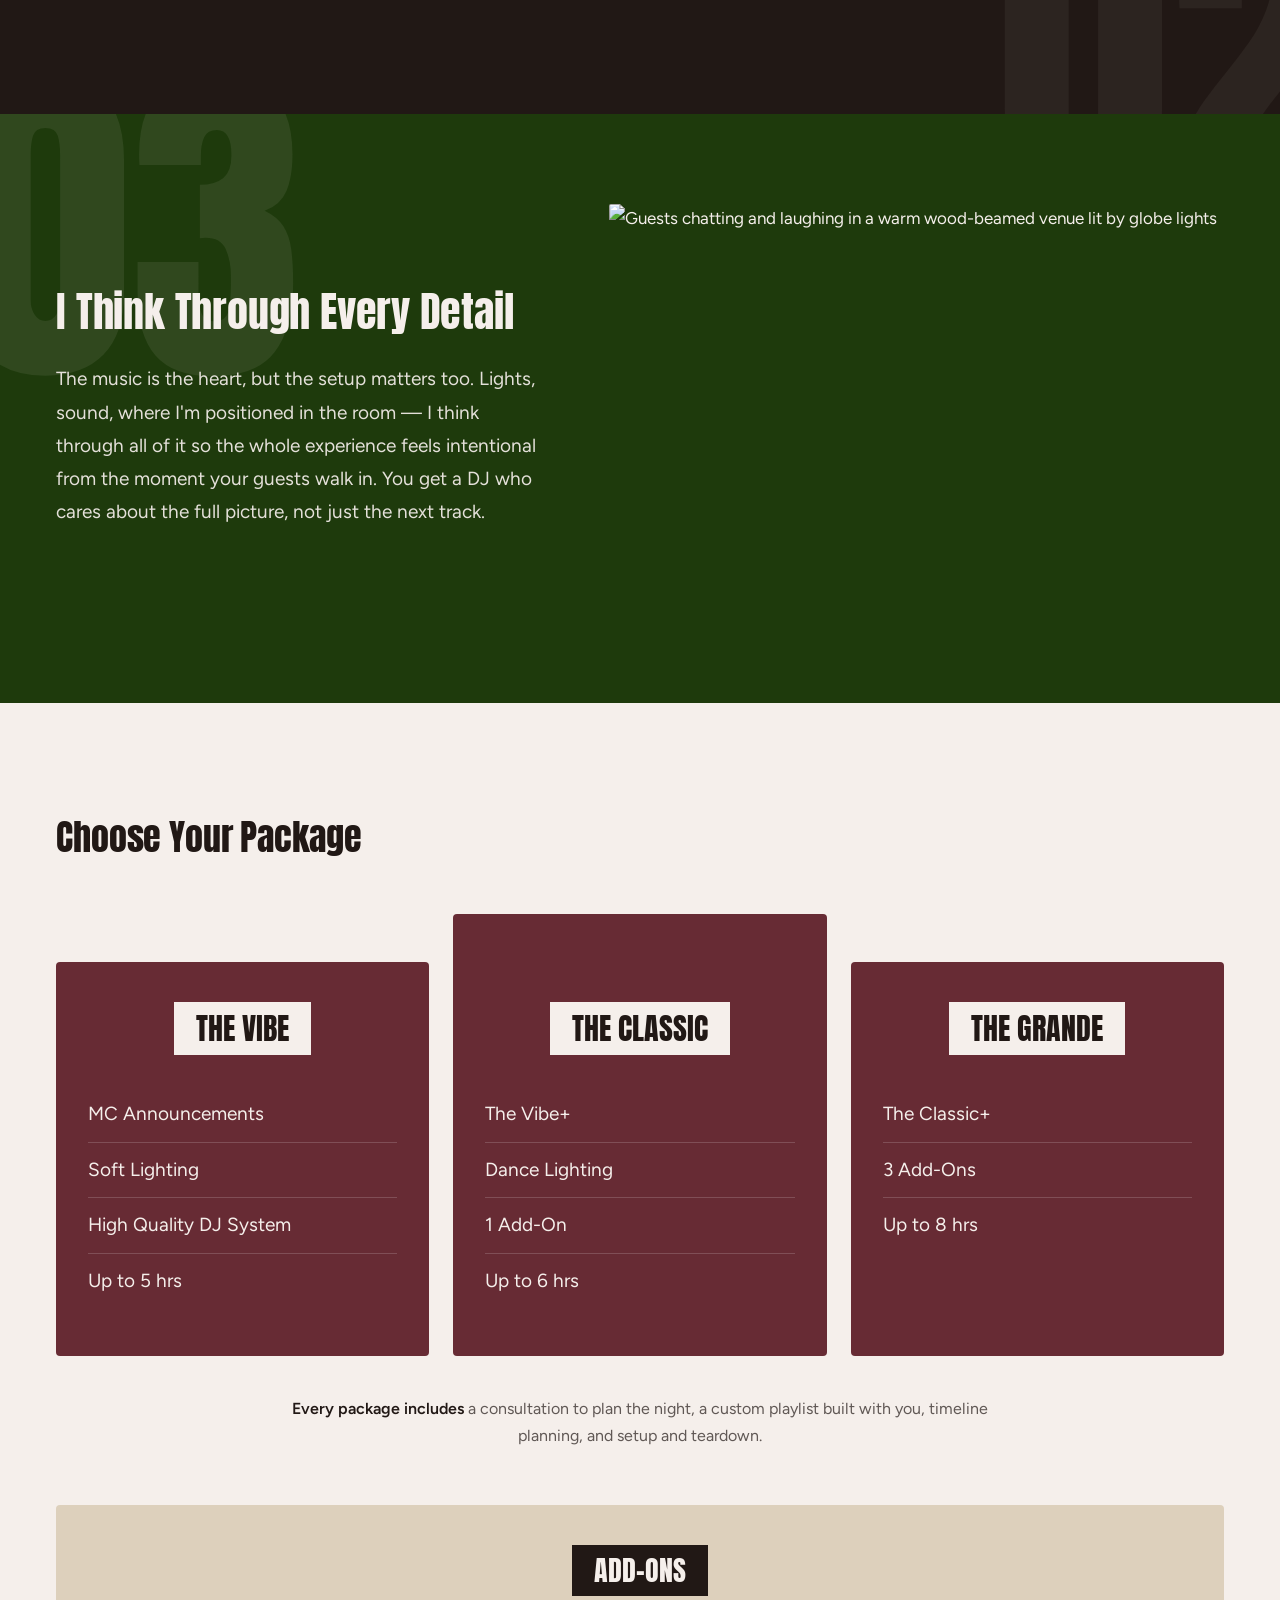
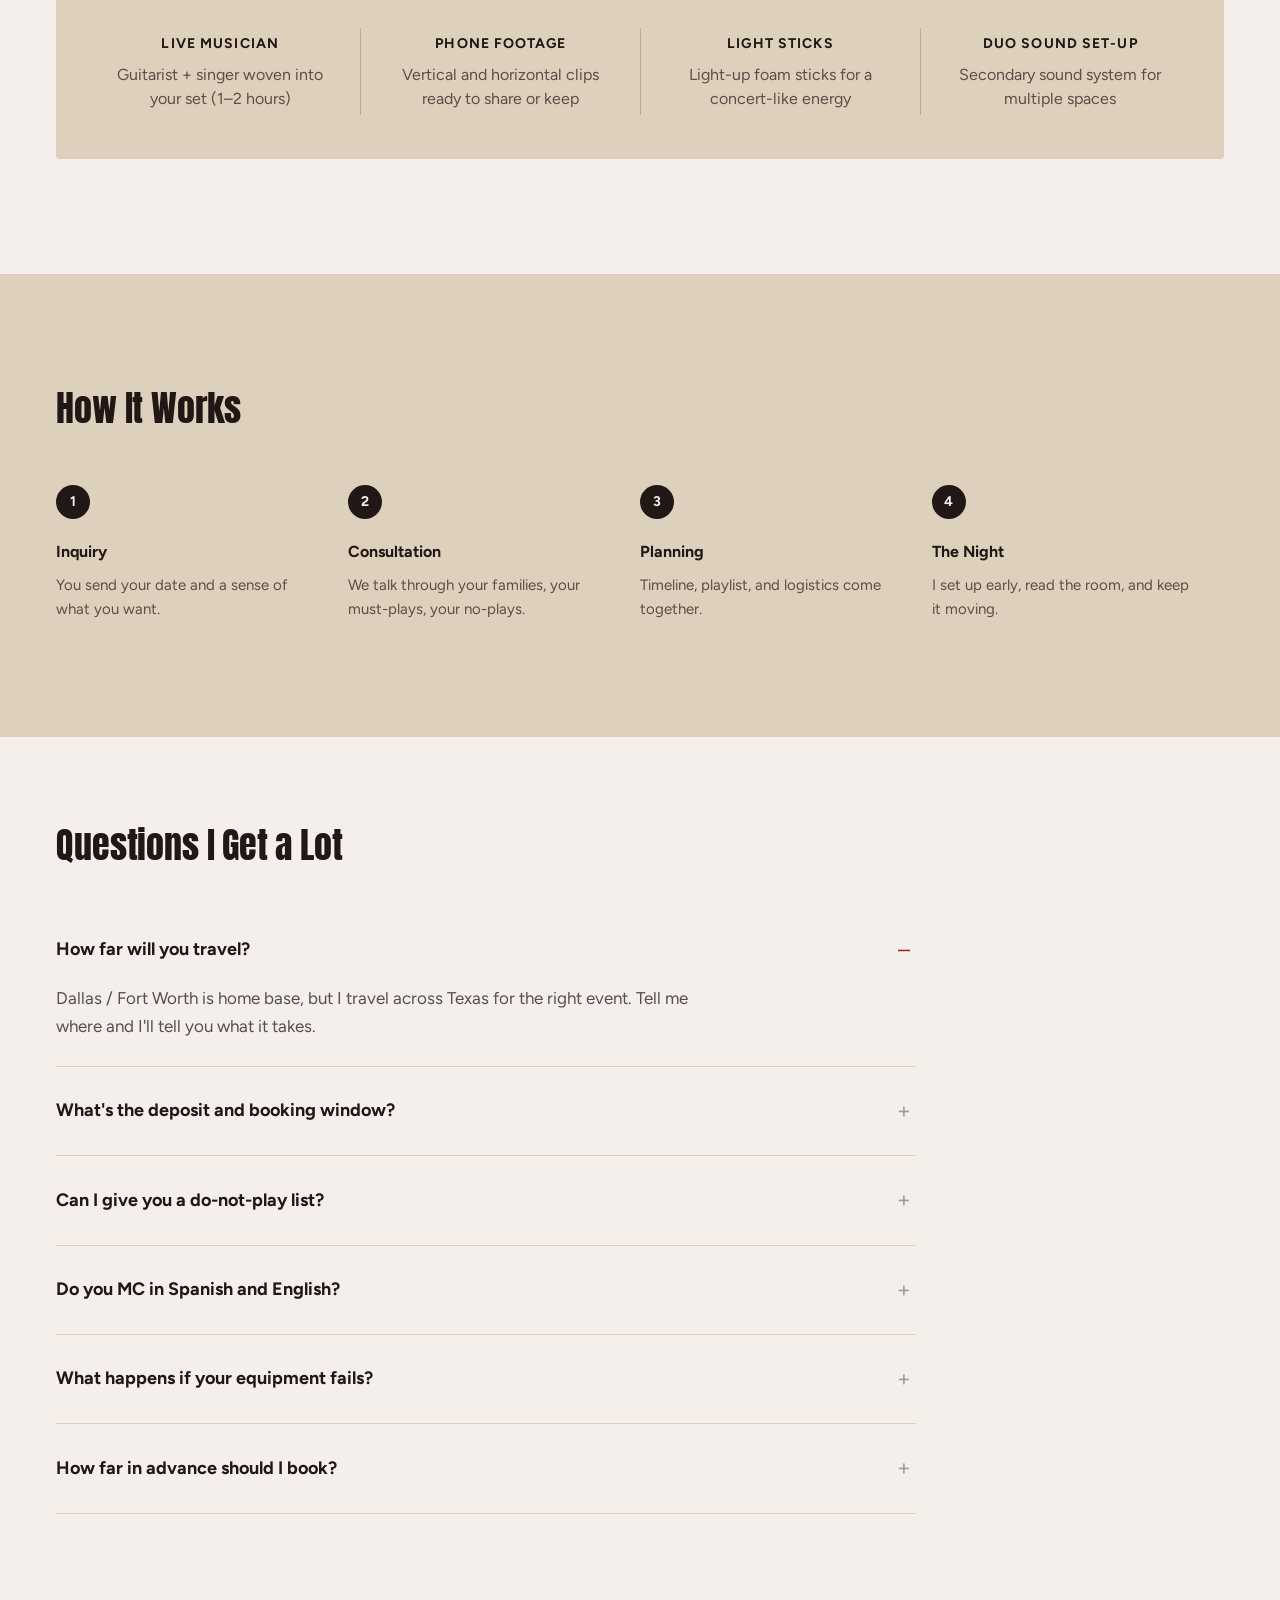
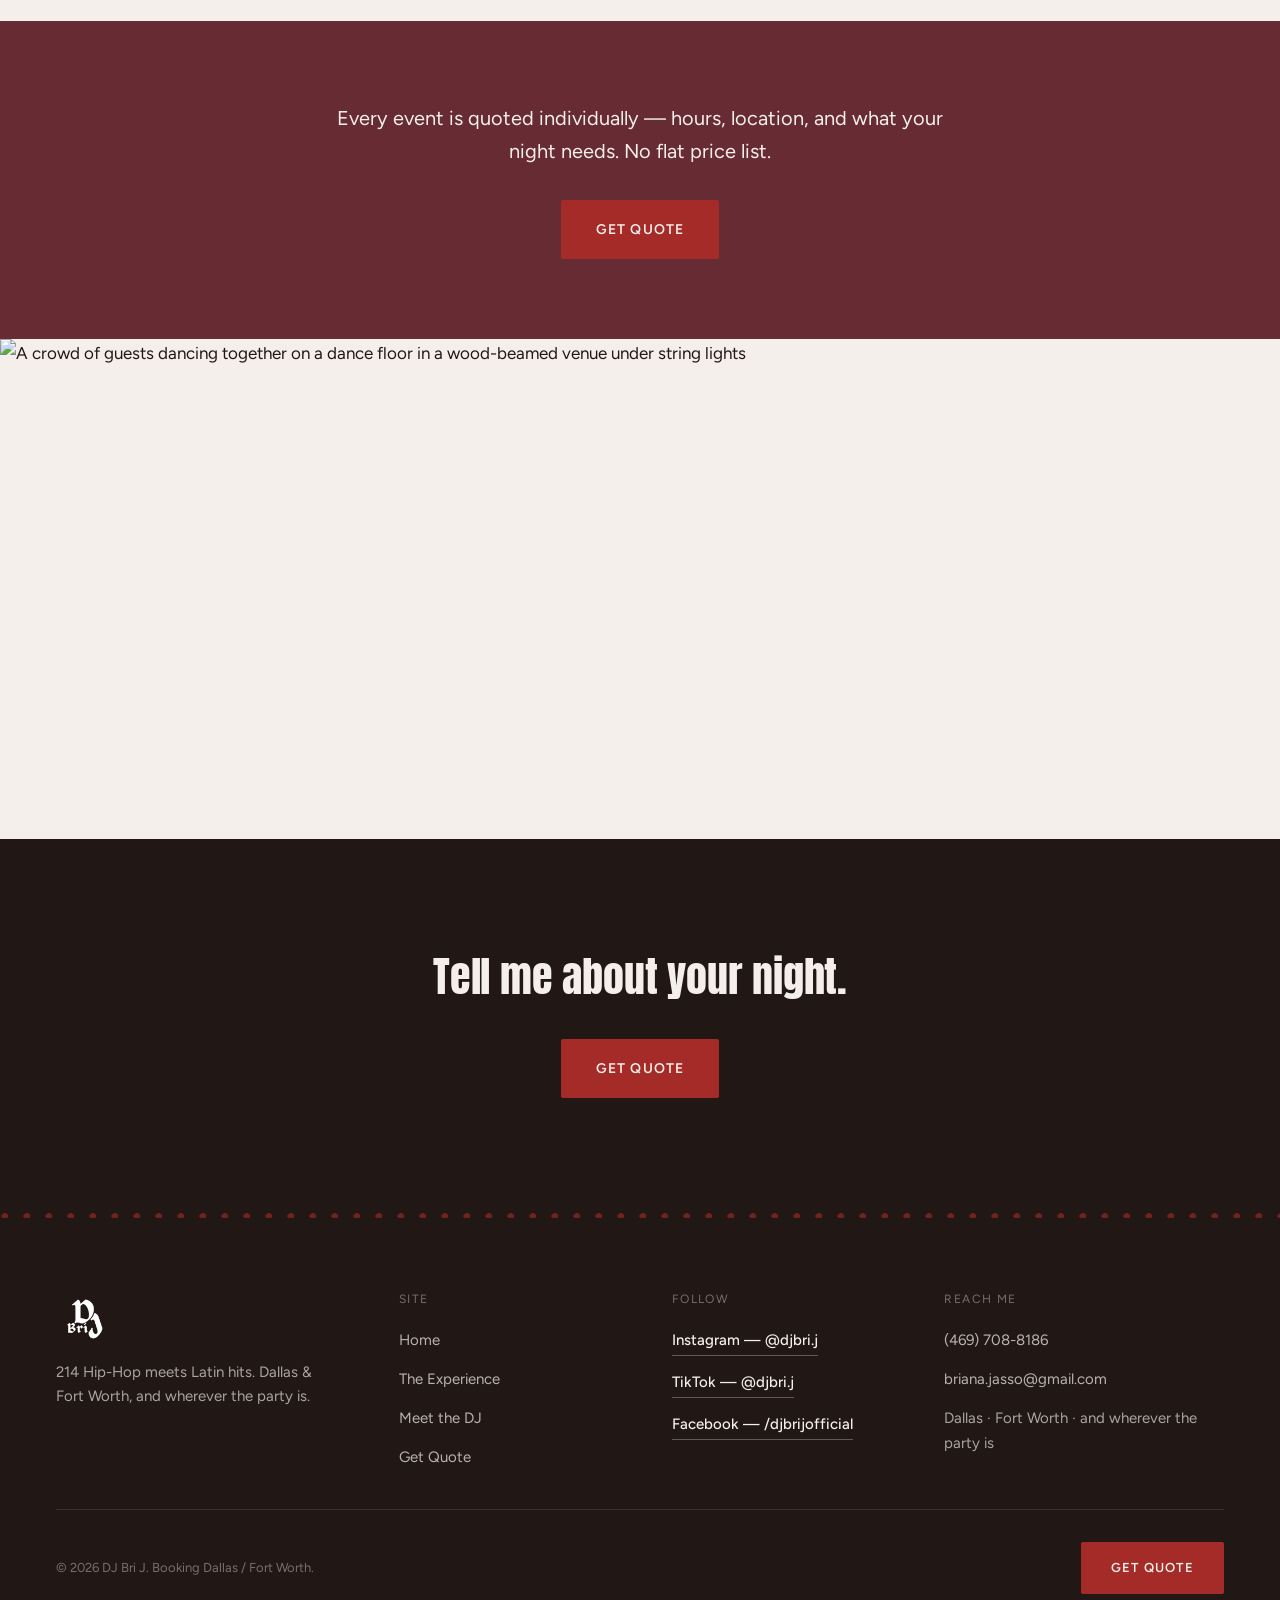
==== commit e0591bf0: "feat: replace Experience page image placeholders with photos Fill the three pillar frames and the fu" ====
--- a/docs/experience/index.html
+++ b/docs/experience/index.html
@@ -341,7 +341,12 @@
           <p class="ex-pillar__copy" style="color: rgba(33, 24, 21, 0.85);">You're booking me because you like my style — but I also want your personal taste to come through. I'm working the night before I ever step foot in your venue, learning what you love and building a set that feels like yours. This isn't a playlist I bring to every event. It's yours.</p>
         </div>
         <div class="ex-pillar__media djb-reveal">
-          <div class="djb-ph" style="height: 100%;">[Placeholder — DJ prepping, headphones, laptop, the night before]</div>
+          <img src="../assets/img/exp-venue.jpg"
+               srcset="../assets/img/exp-venue-sm.jpg 800w, ../assets/img/exp-venue.jpg 1400w"
+               sizes="(min-width: 901px) 45vw, calc(100vw - 48px)"
+               alt="Rows of white folding chairs set up for a ceremony in a brick courtyard covered in ivy and string lights"
+               loading="lazy" decoding="async" width="1400" height="933"
+               style="object-position: 40% 50%;" />
         </div>
       </div>
     </div>
@@ -353,7 +358,12 @@
     <div class="djb-wrap">
       <div class="ex-pillar__grid">
         <div class="ex-pillar__media djb-reveal">
-          <div class="djb-ph djb-ph--on-dark" style="height: 100%;">[Placeholder — DJ reading the crowd, dance floor mid-song]</div>
+          <img src="../assets/img/exp-dancing.jpg"
+               srcset="../assets/img/exp-dancing-sm.jpg 800w, ../assets/img/exp-dancing.jpg 1400w"
+               sizes="(min-width: 901px) 45vw, calc(100vw - 48px)"
+               alt="Black-and-white photo of guests dancing and laughing on a dark wooden dance floor"
+               loading="lazy" decoding="async" width="1400" height="933"
+               style="object-position: 40% 50%;" />
         </div>
         <div class="djb-reveal">
           <h2 id="ex-p2" class="djb-display-s" style="color: var(--djb-cotton);">I Read the Room — Every Time</h2>
@@ -373,7 +383,12 @@
           <p class="ex-pillar__copy" style="color: rgba(245, 239, 235, 0.92);">The music is the heart, but the setup matters too. Lights, sound, where I'm positioned in the room — I think through all of it so the whole experience feels intentional from the moment your guests walk in. You get a DJ who cares about the full picture, not just the next track.</p>
         </div>
         <div class="ex-pillar__media djb-reveal">
-          <div class="djb-ph djb-ph--on-dark" style="height: 100%;">[Placeholder — lighting and sound setup, empty room before guests arrive]</div>
+          <img src="../assets/img/exp-guests.jpg"
+               srcset="../assets/img/exp-guests-sm.jpg 800w, ../assets/img/exp-guests.jpg 1400w"
+               sizes="(min-width: 901px) 45vw, calc(100vw - 48px)"
+               alt="Guests chatting and laughing in a warm wood-beamed venue lit by globe lights"
+               loading="lazy" decoding="async" width="1400" height="933"
+               style="object-position: 60% 50%;" />
         </div>
       </div>
     </div>
@@ -511,7 +526,12 @@
 
   <!-- FULL BLEED PHOTO -->
   <div class="ex-fullbleed">
-    <div class="djb-ph" style="height: 100%; border-inline: 0;">[Placeholder — dance floor, wide, crowd mid-song]</div>
+    <img src="../assets/img/exp-dancefloor.jpg"
+         srcset="../assets/img/exp-dancefloor-sm.jpg 900w, ../assets/img/exp-dancefloor.jpg 2000w"
+         sizes="100vw"
+         alt="A crowd of guests dancing together on a dance floor in a wood-beamed venue under string lights"
+         loading="lazy" decoding="async" width="2000" height="1333"
+         style="object-position: 50% 60%;" />
   </div>
 
   <!-- CLOSING CTA -->
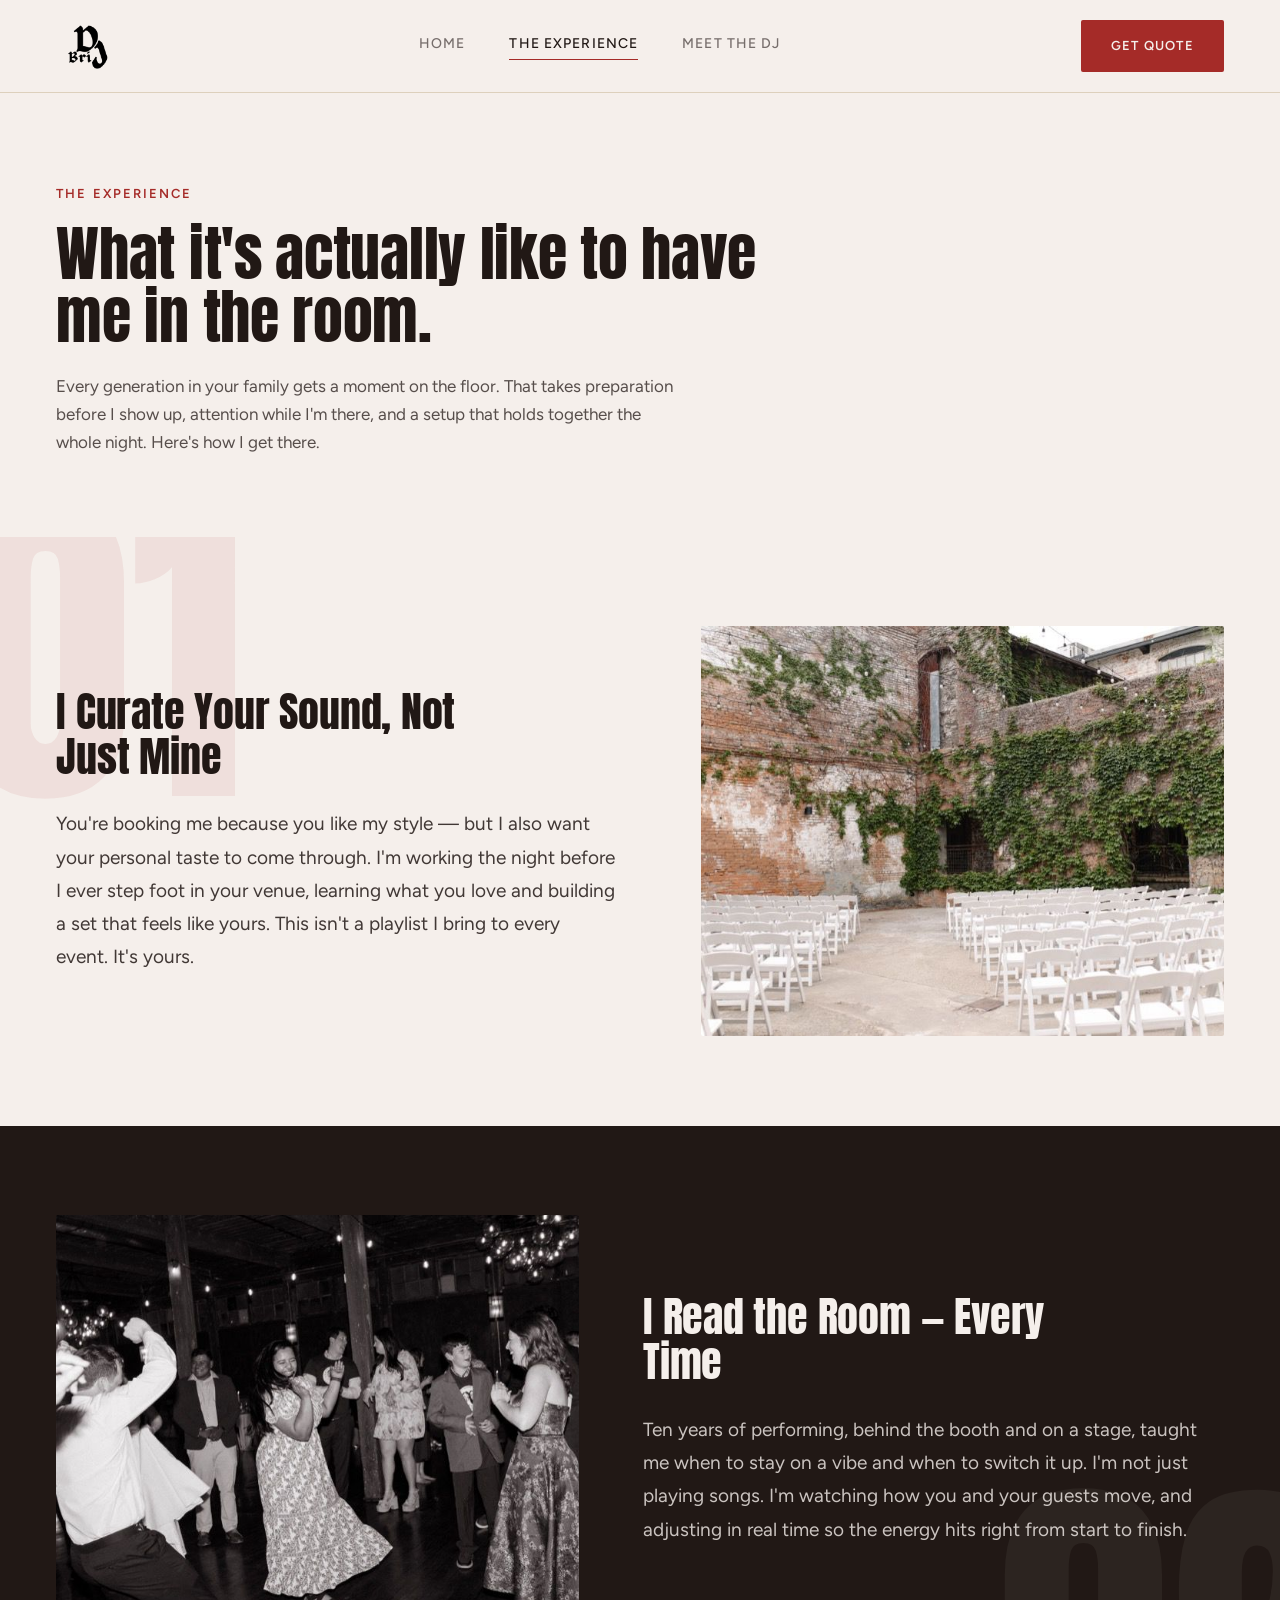
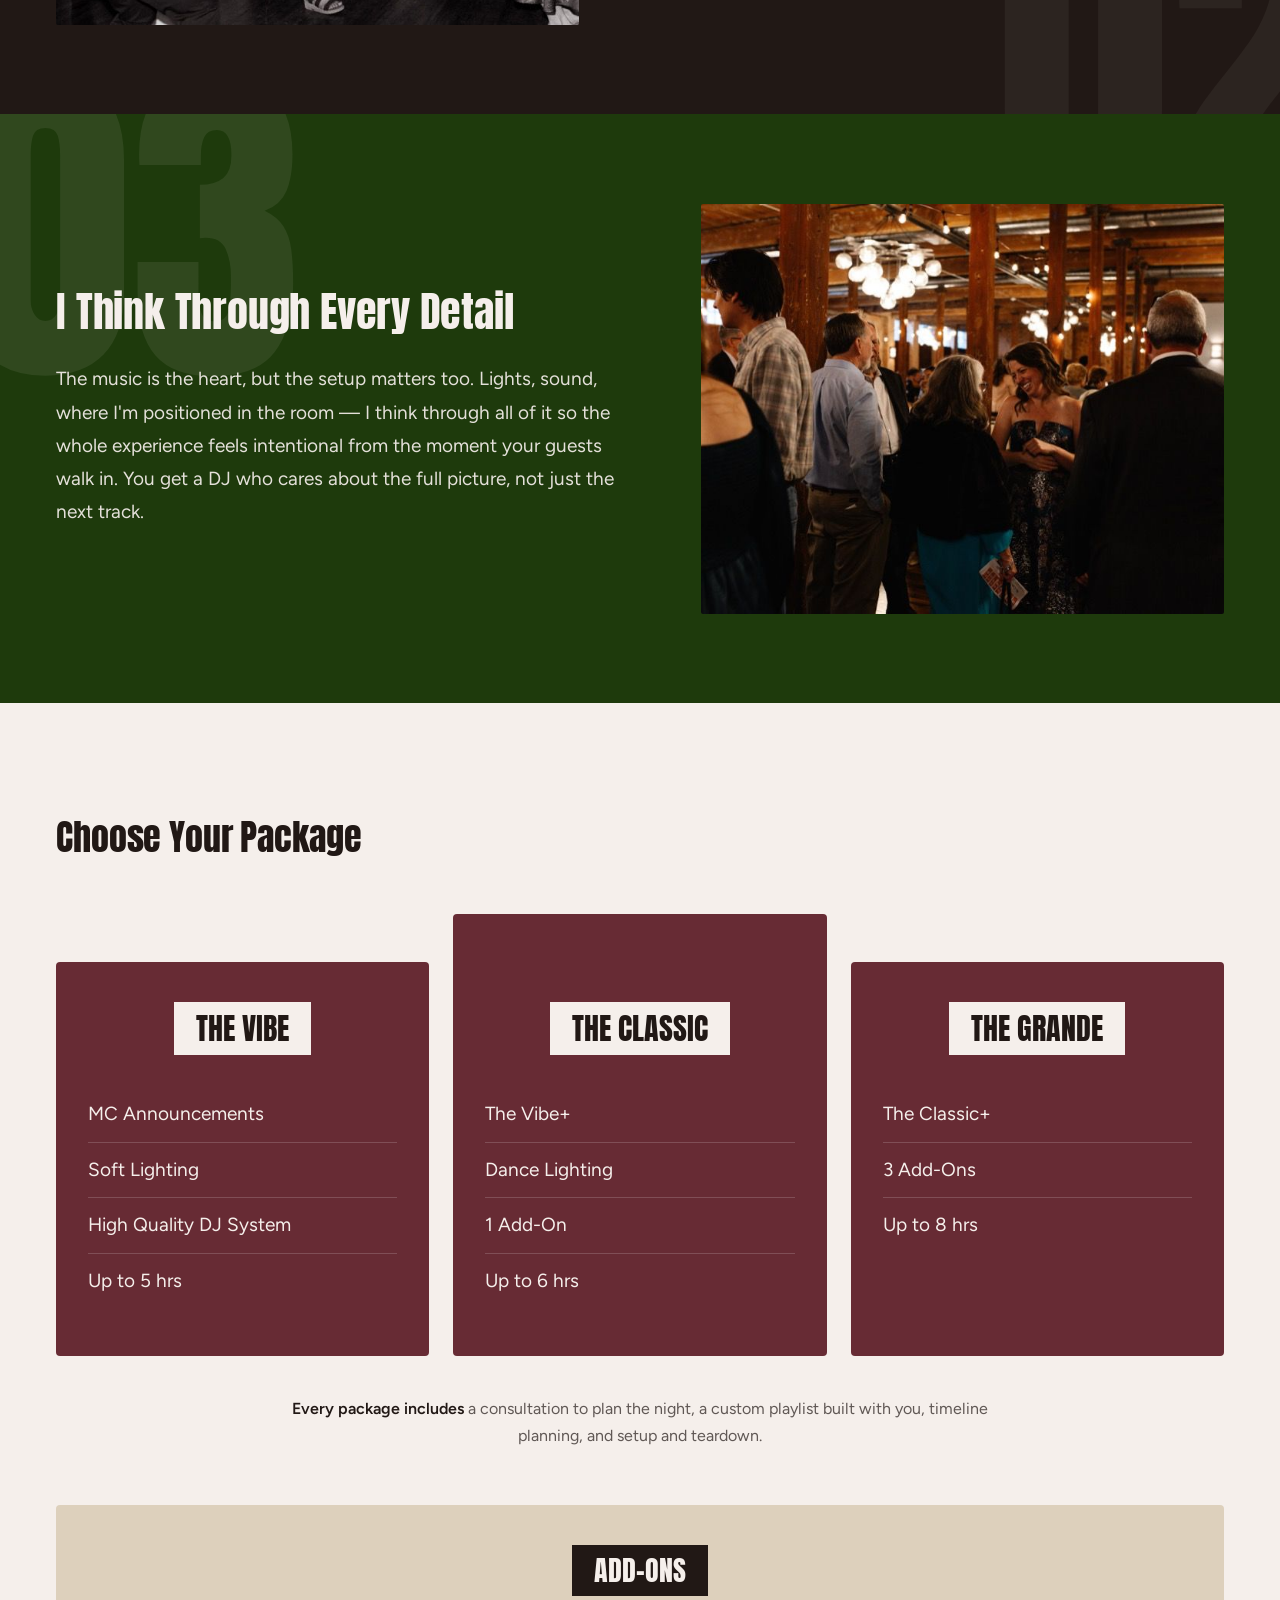
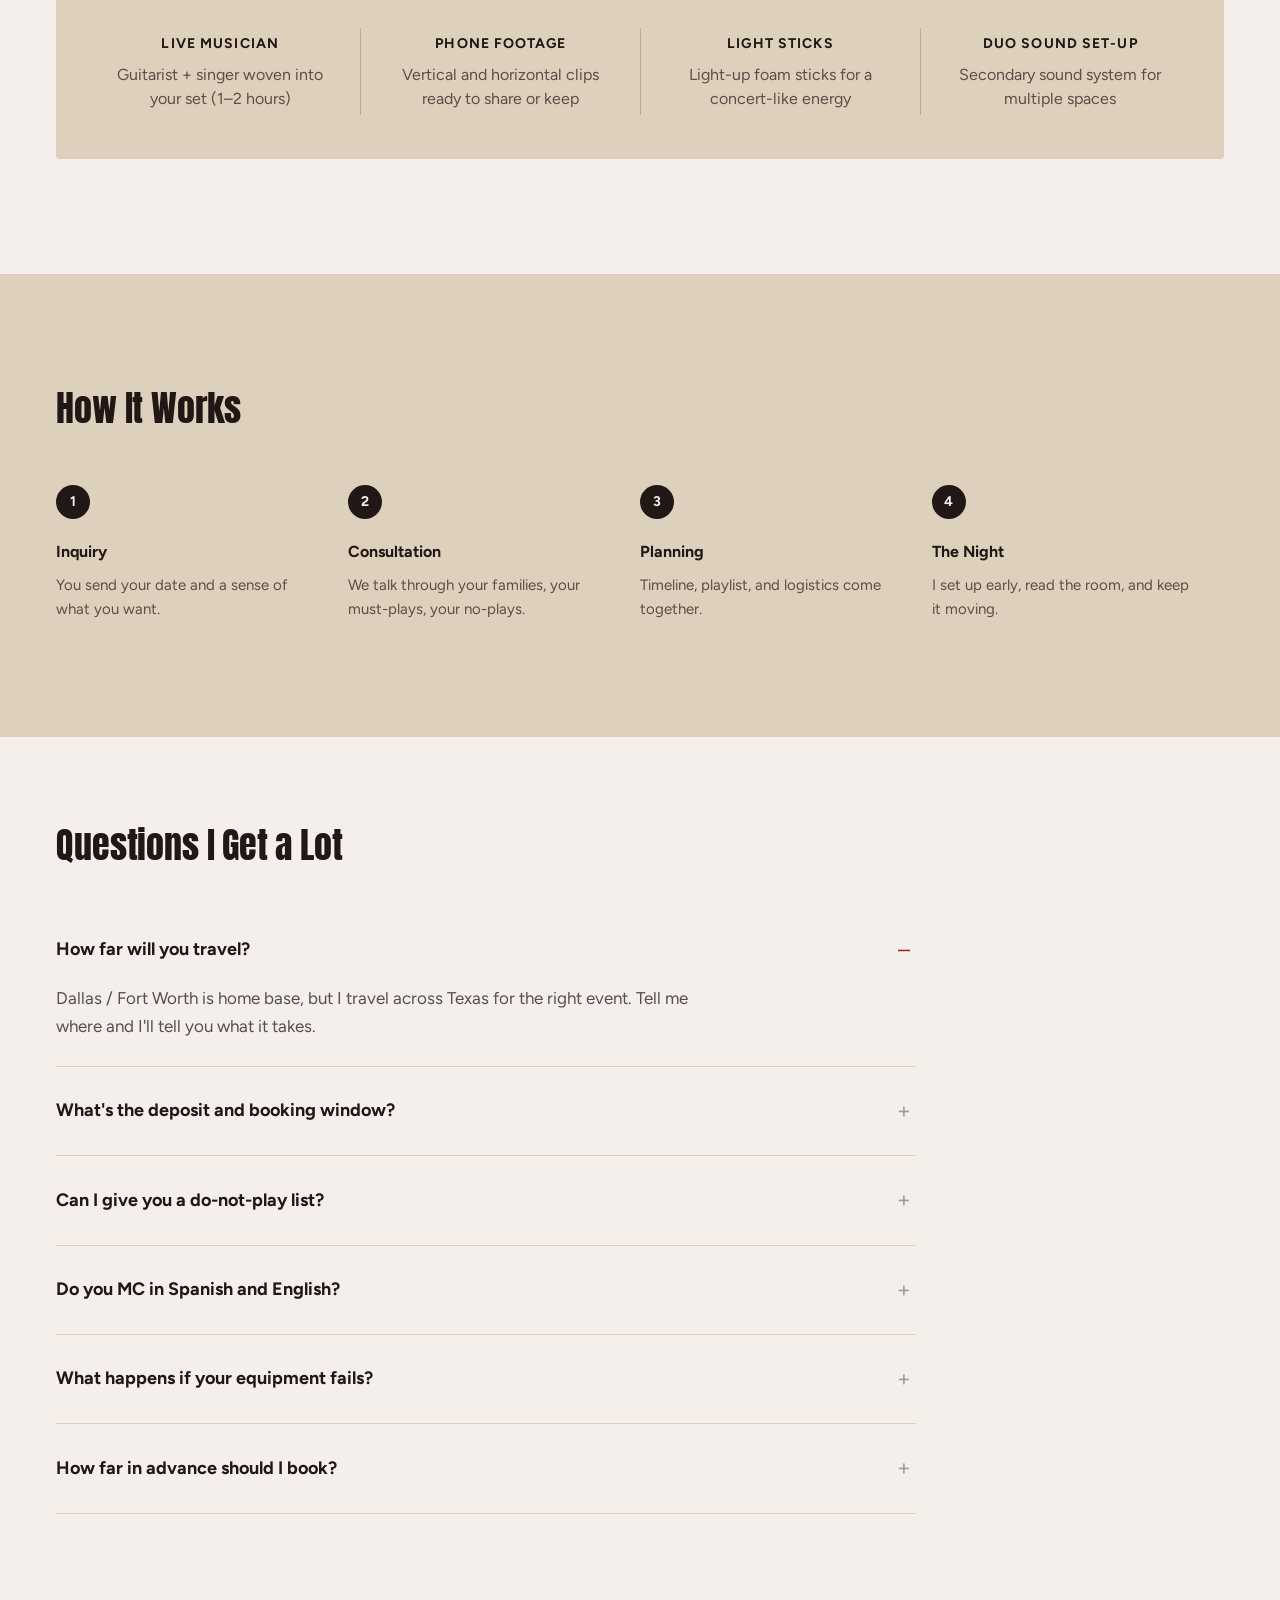
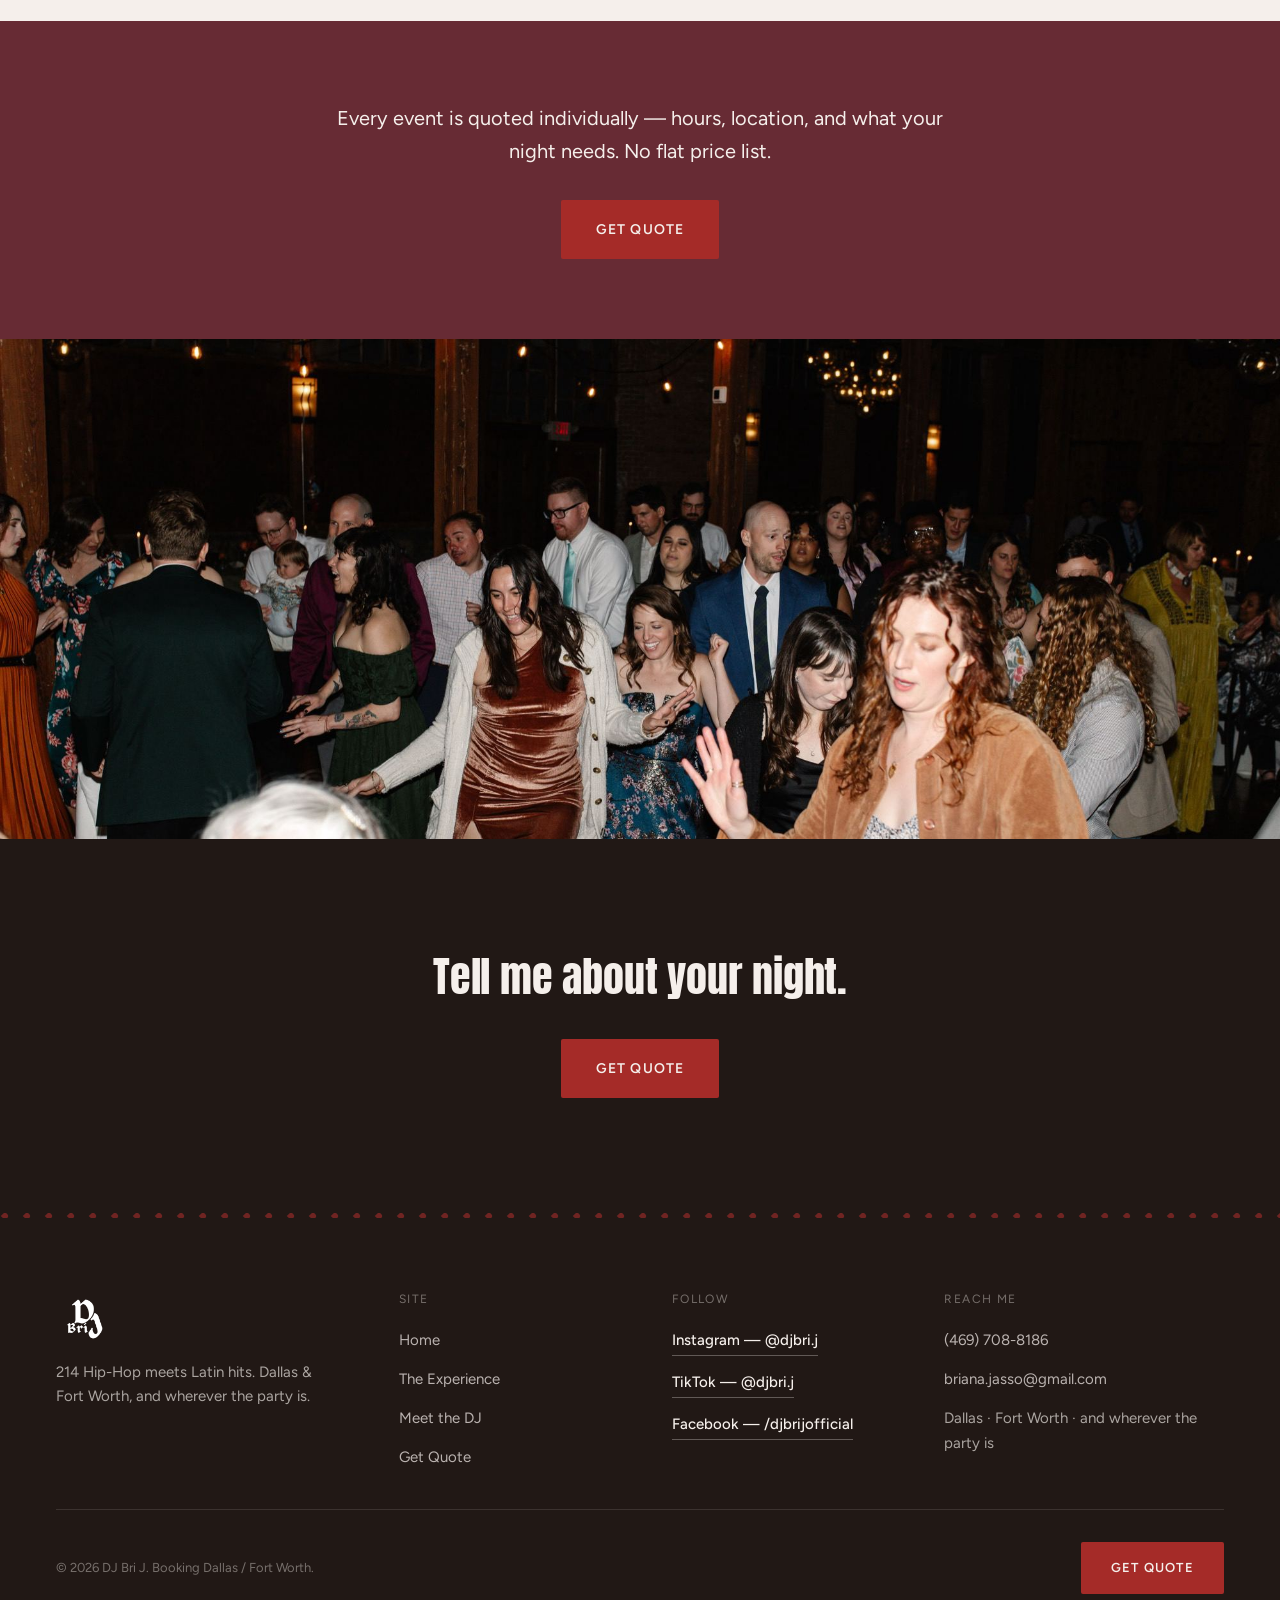
==== commit 12ad13a3: "fix: show more of the venue in the Experience page bottom photo Move the full-width band's crop up (" ====
--- a/docs/experience/index.html
+++ b/docs/experience/index.html
@@ -531,7 +531,7 @@
          sizes="100vw"
          alt="A crowd of guests dancing together on a dance floor in a wood-beamed venue under string lights"
          loading="lazy" decoding="async" width="2000" height="1333"
-         style="object-position: 50% 60%;" />
+         style="object-position: 50% 38%;" />
   </div>
 
   <!-- CLOSING CTA -->
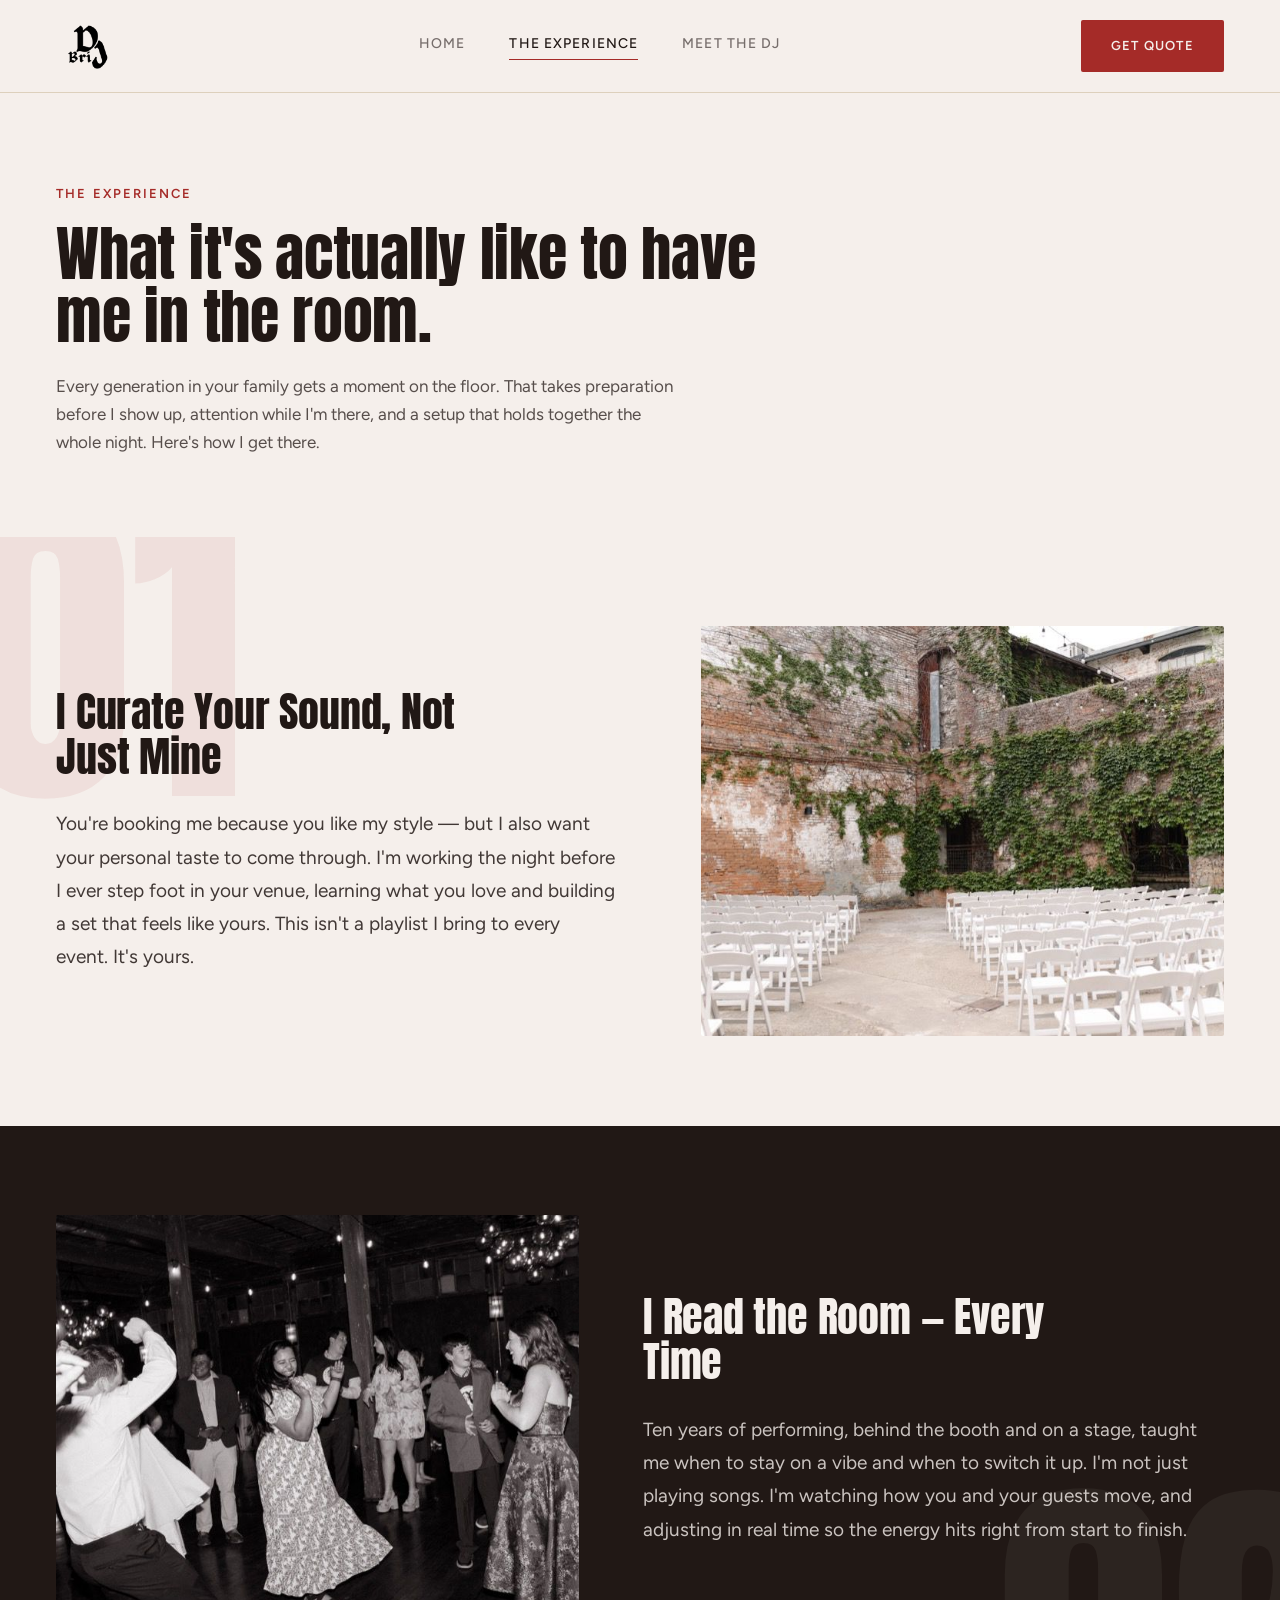
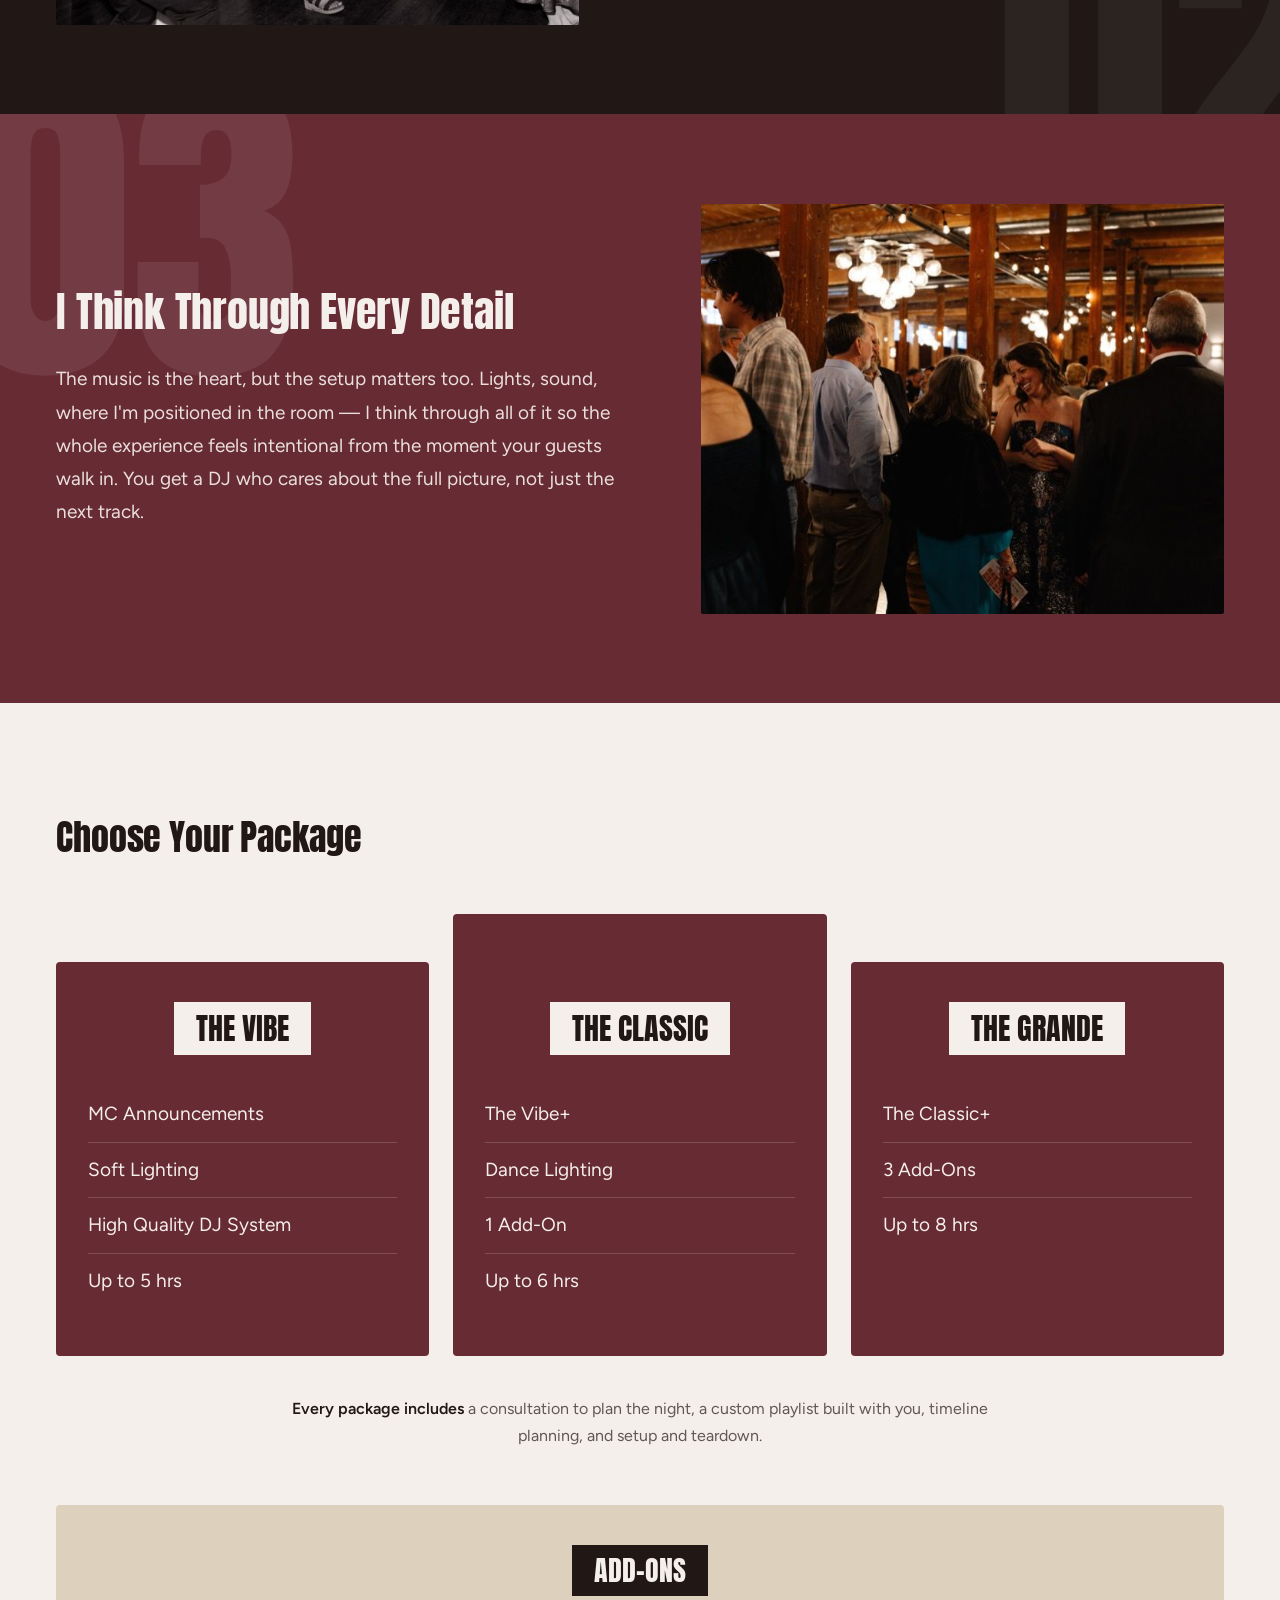
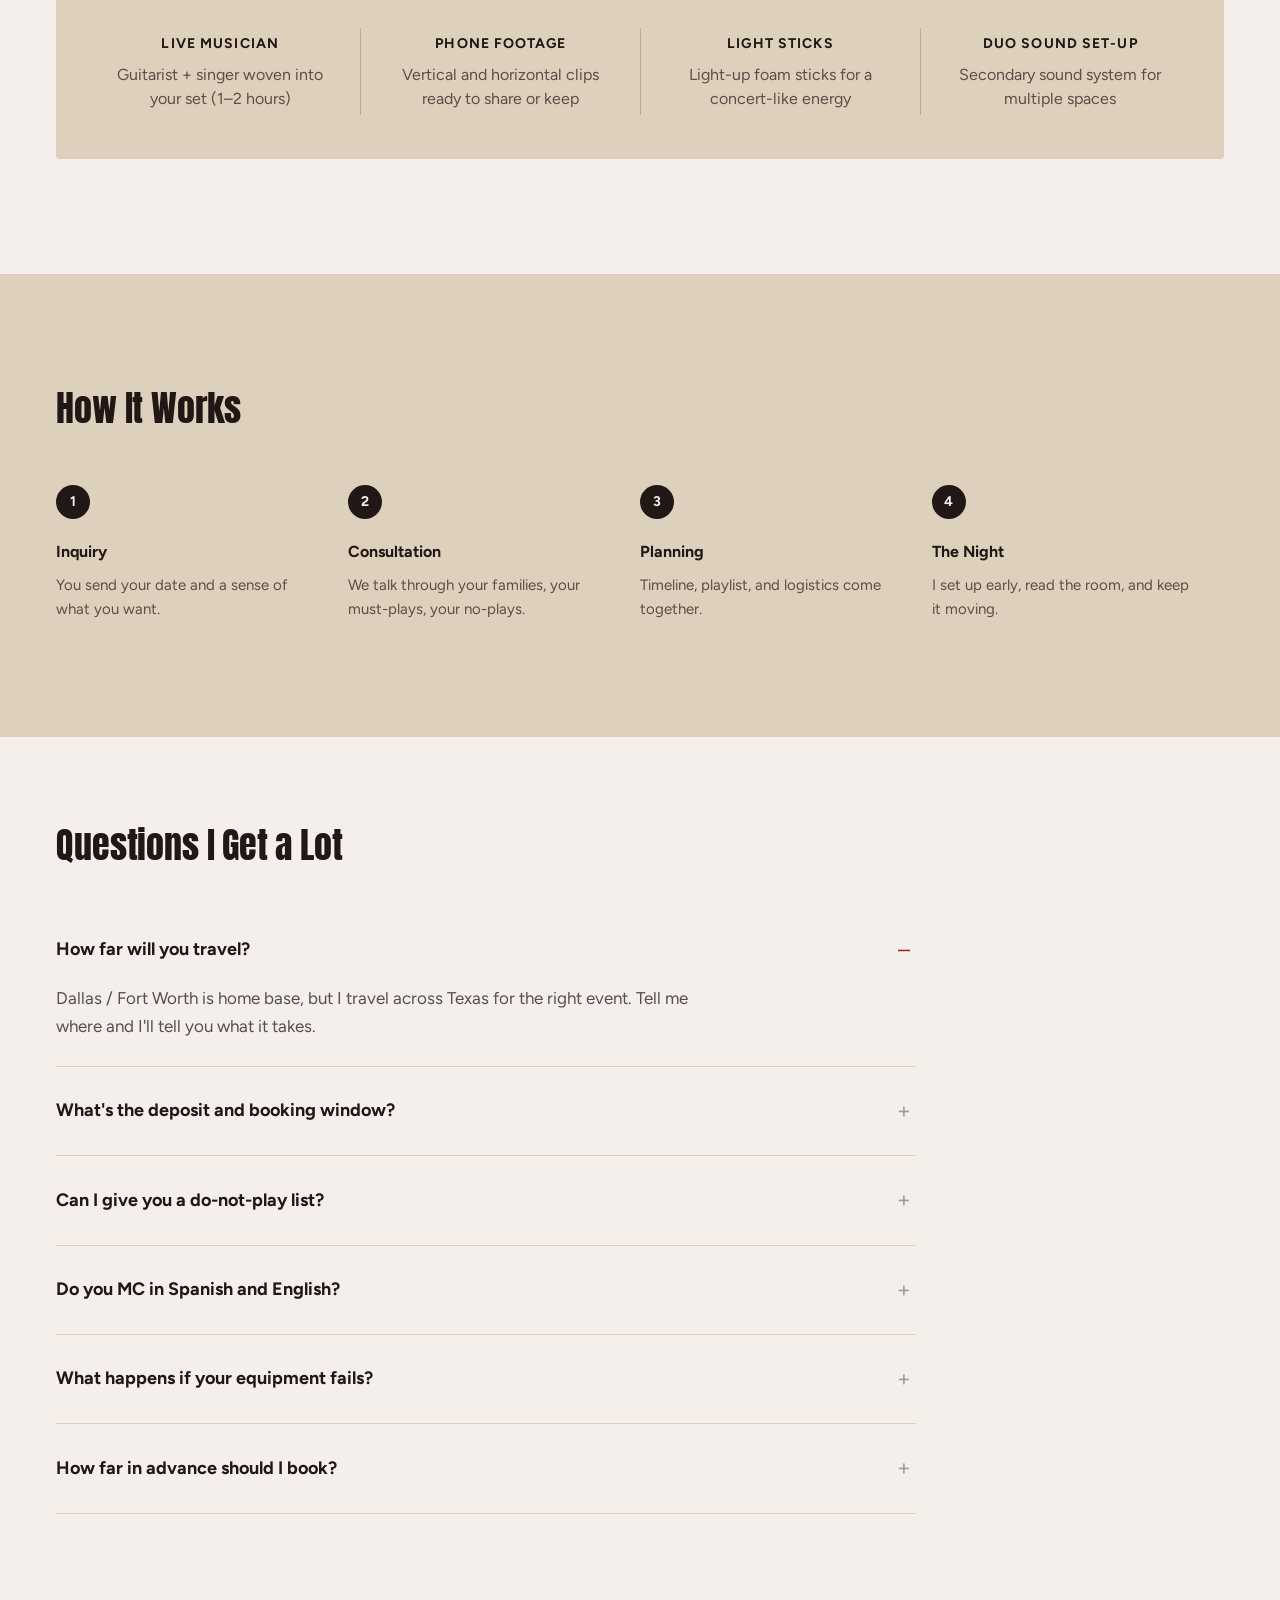
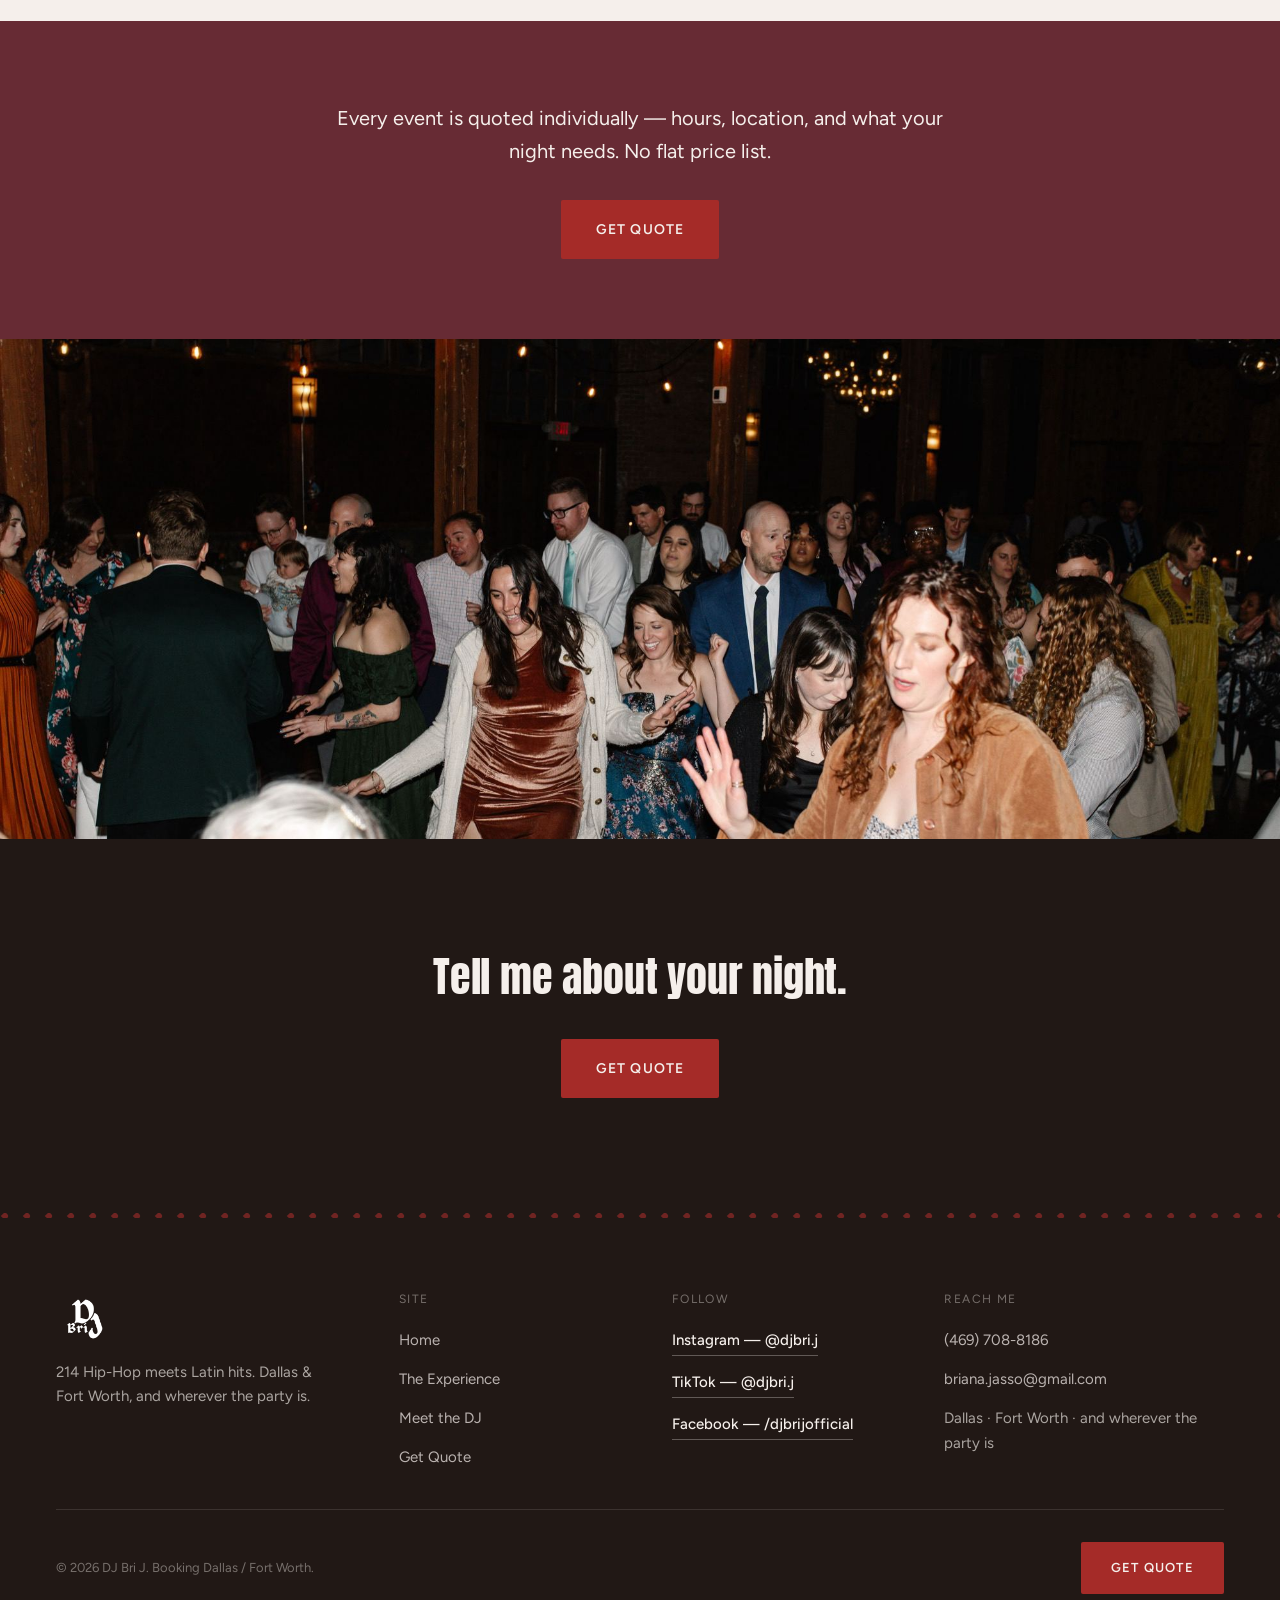
==== commit 0e1892a1: "fix: swap the deep green fields for brand wine The Home "What I play" band and Experience pillar 03 " ====
--- a/docs/experience/index.html
+++ b/docs/experience/index.html
@@ -374,7 +374,7 @@
   </section>
 
   <!-- PILLAR 03 — production -->
-  <section class="djb-bg-green ex-pillar" aria-labelledby="ex-p3">
+  <section class="djb-bg-oxblood ex-pillar" aria-labelledby="ex-p3">
     <div class="ex-pillar__n ex-pillar__n--tl" style="color: rgba(245, 239, 235, 0.08);" aria-hidden="true">03</div>
     <div class="djb-wrap">
       <div class="ex-pillar__grid">
--- a/docs/assets/css/styles.css
+++ b/docs/assets/css/styles.css
@@ -12,7 +12,7 @@
   --djb-oxblood:  #672B34;  /* Brand wine — hover, deep dark fields */
   --djb-pressed:  #4C1F26;  /* Button active */
   --djb-cotton:   #F5EFEB;  /* Brand cream — primary light surface */
-  --djb-green:    #1E3A0C;  /* Brand deep green — dark field, cream text only */
+  --djb-green:    #1E3A0C;  /* Brand deep green — not in use right now; cream text only if used as a field */
   --djb-stucco:   #DDD0BC;  /* Neutral, dividers, borders */
   --djb-ink:      #211815;  /* Body copy, dark sections */
   --djb-rose:     #E4A199;  /* Accent on dark only */
@@ -102,7 +102,6 @@
 .djb-bg-cotton  { background: var(--djb-cotton); }
 .djb-bg-ink     { background: var(--djb-ink);    color: var(--djb-cotton); }
 .djb-bg-oxblood { background: var(--djb-oxblood); color: var(--djb-cotton); }
-.djb-bg-green   { background: var(--djb-green);  color: var(--djb-cotton); }
 .djb-bg-stucco  { background: var(--djb-stucco); }
 
 /* --------------------------------------------------------------------------
@@ -137,7 +136,6 @@
 }
 .djb-bg-ink .djb-eyebrow,
 .djb-bg-oxblood .djb-eyebrow { color: var(--djb-rose); }
-.djb-bg-green .djb-eyebrow { color: var(--djb-cotton); }
 
 .djb-body     { font-size: 17px; line-height: 1.65; }
 .djb-body-l   { font-size: clamp(17px, 1.4vw, 19px); line-height: 1.7; }
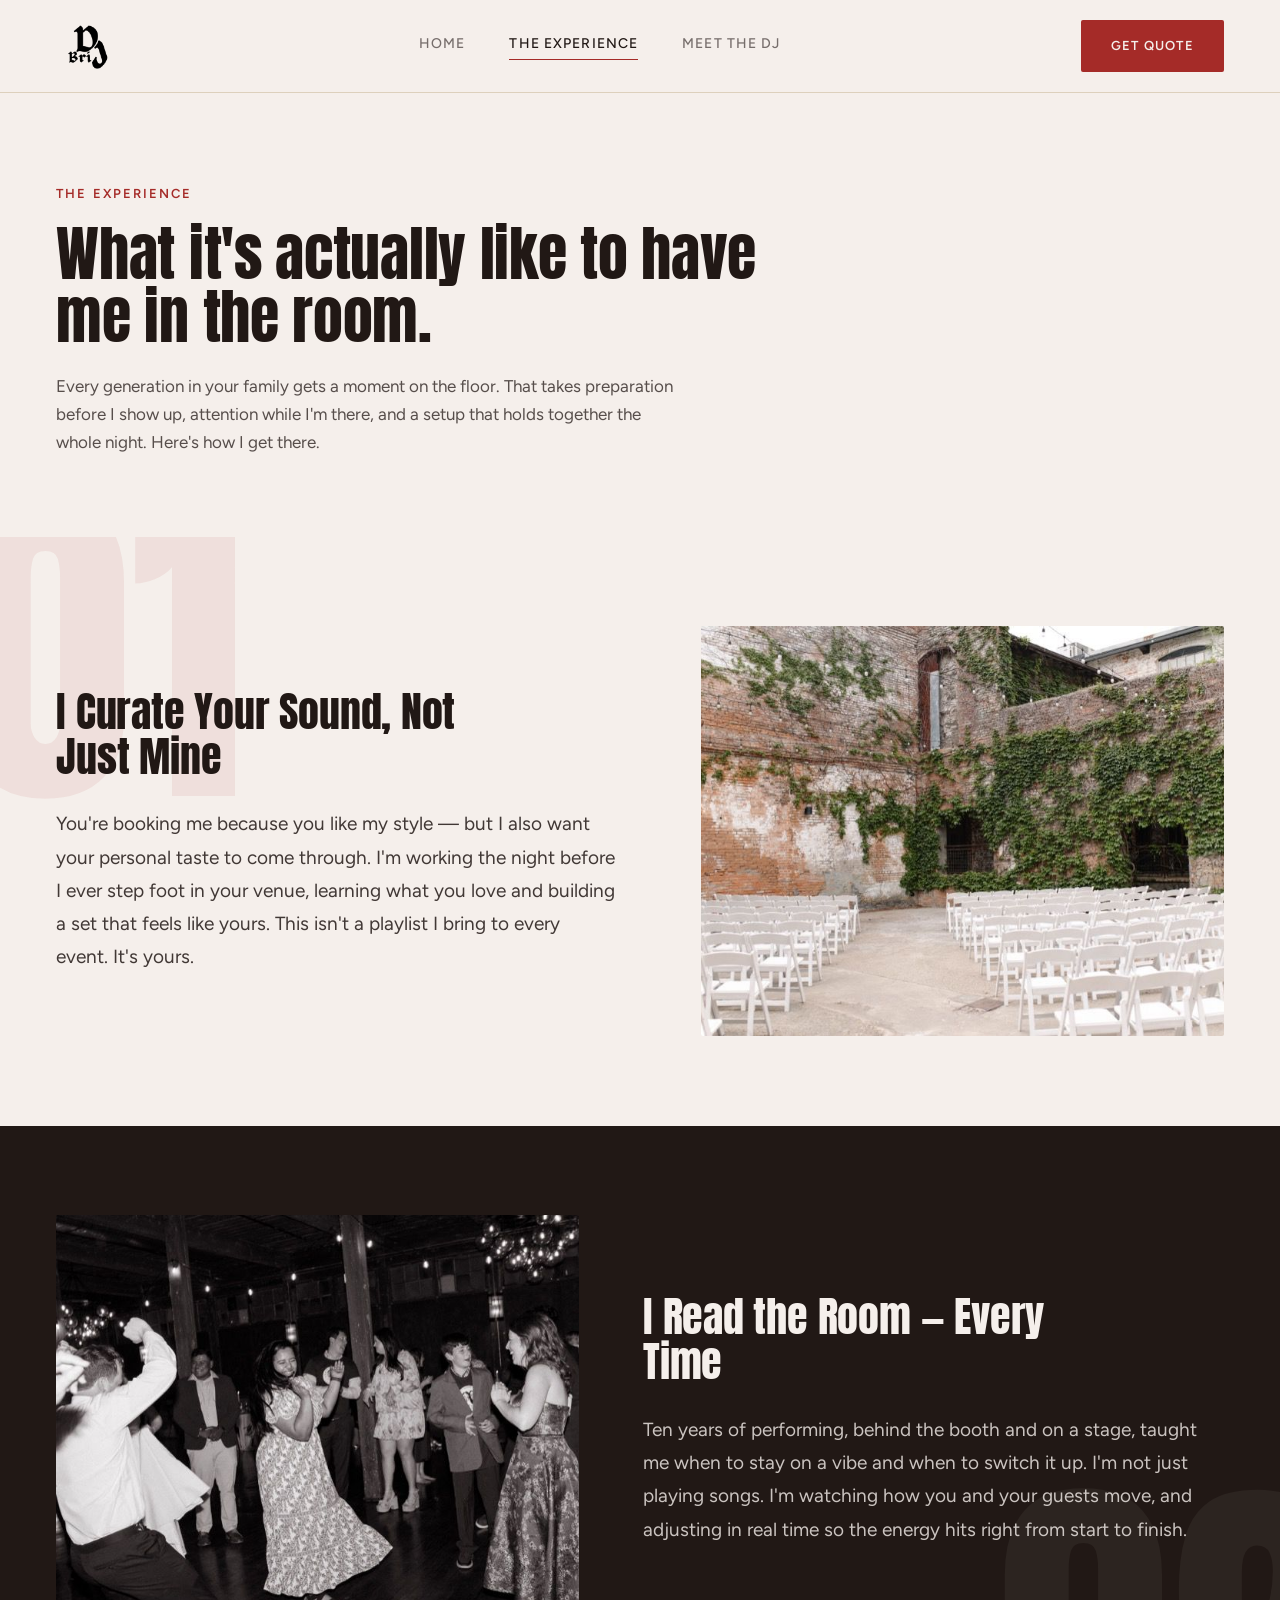
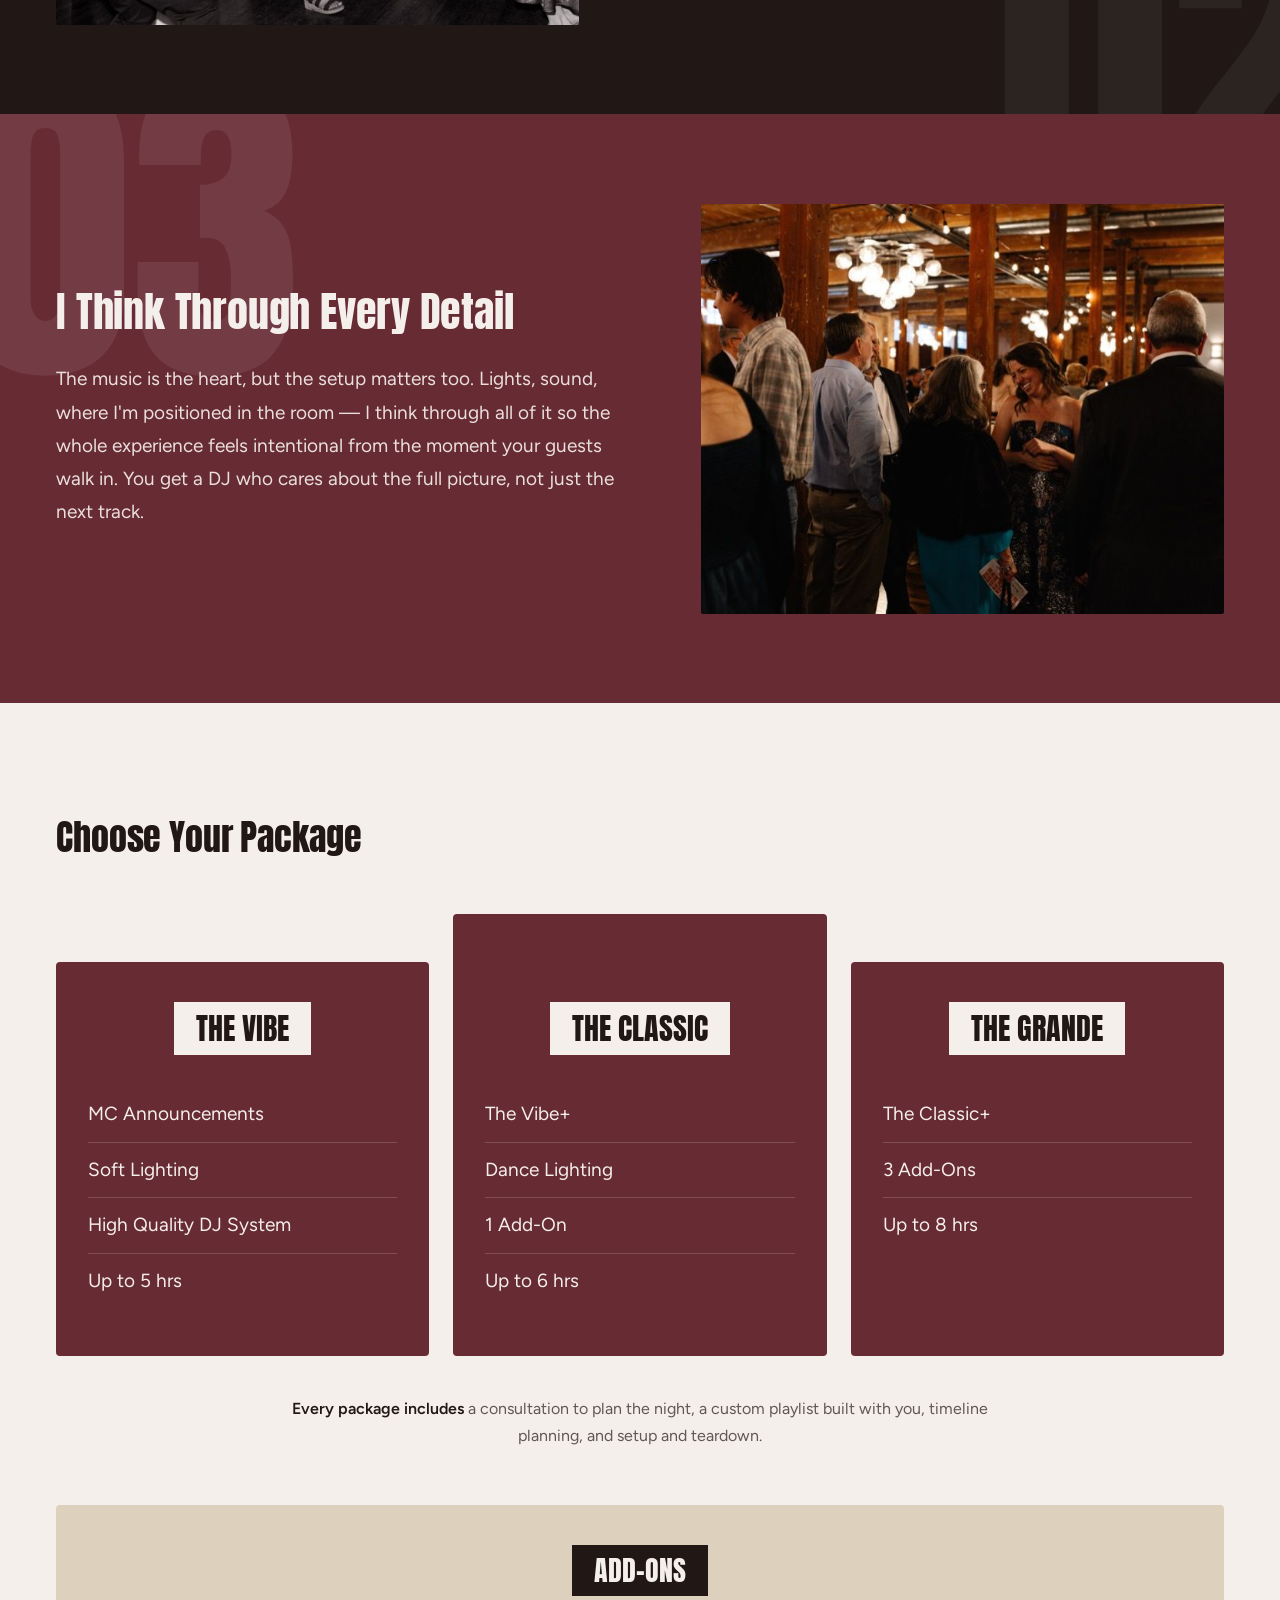
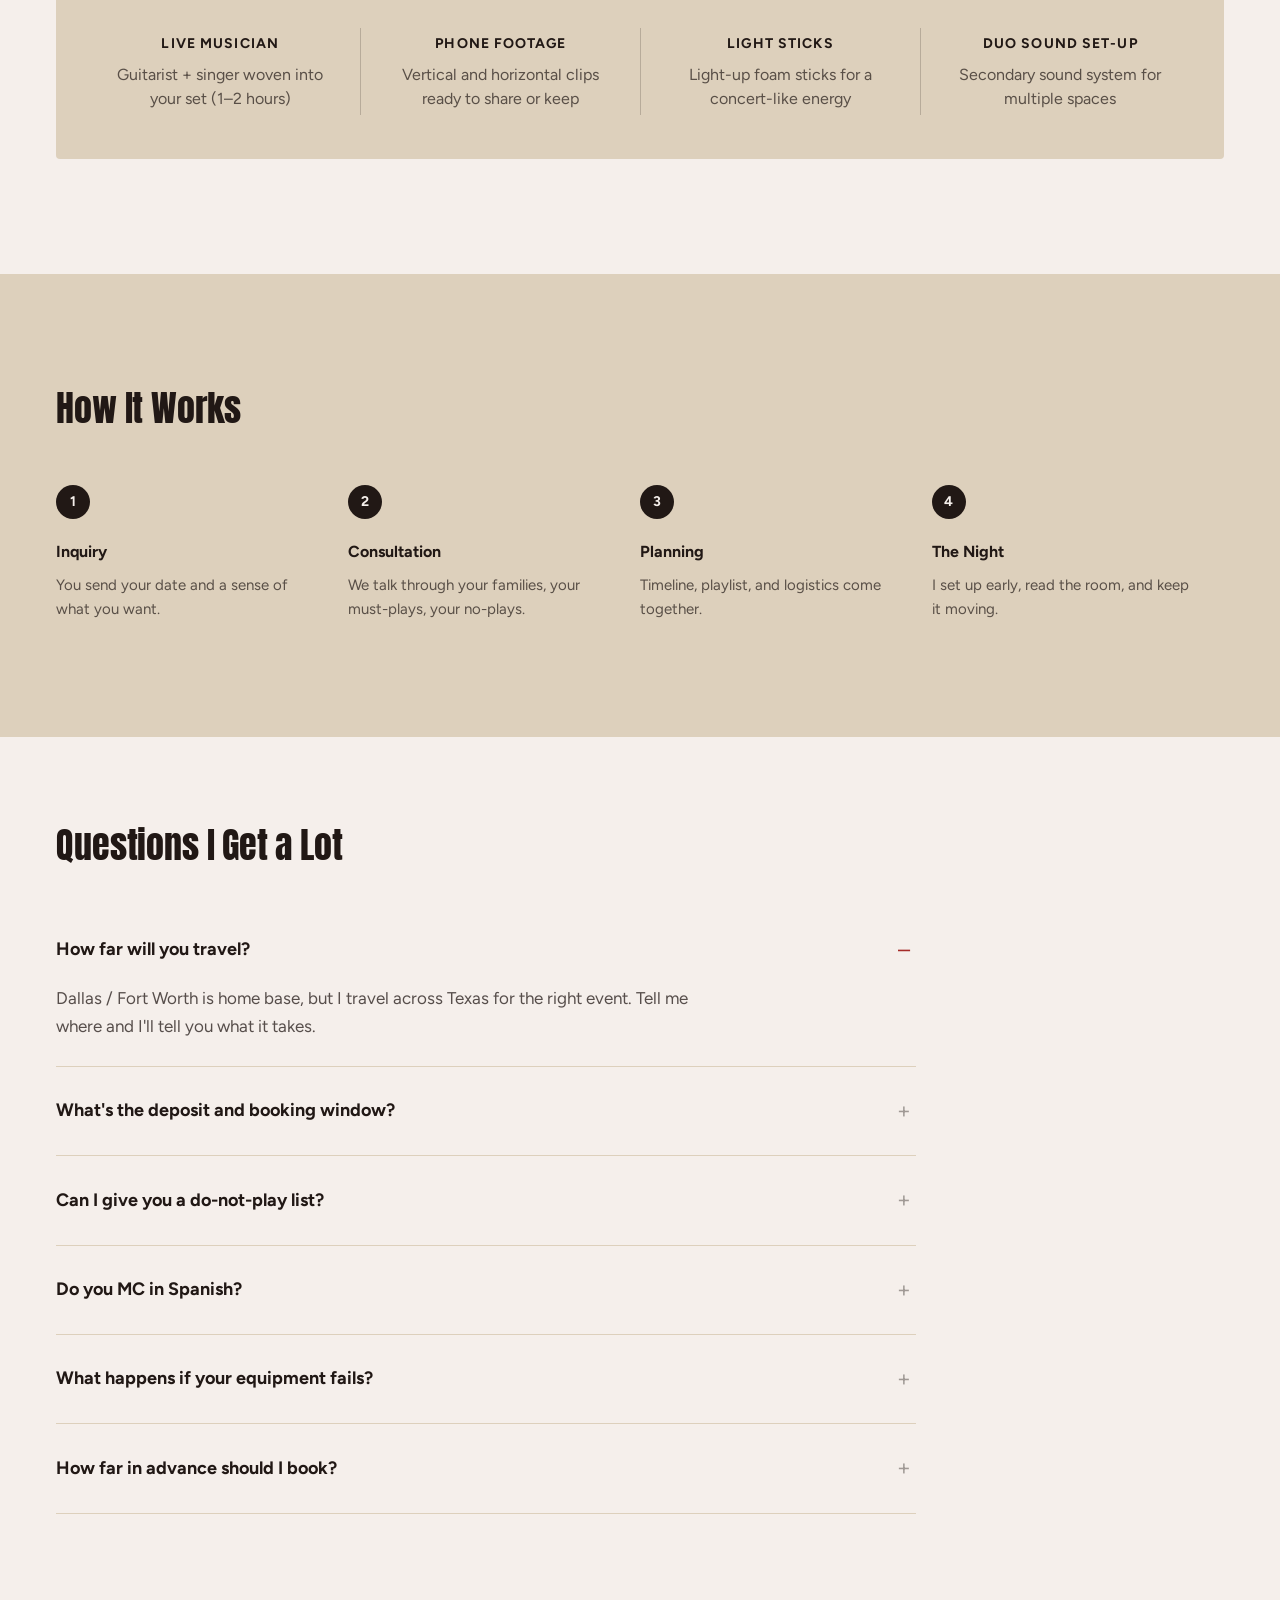
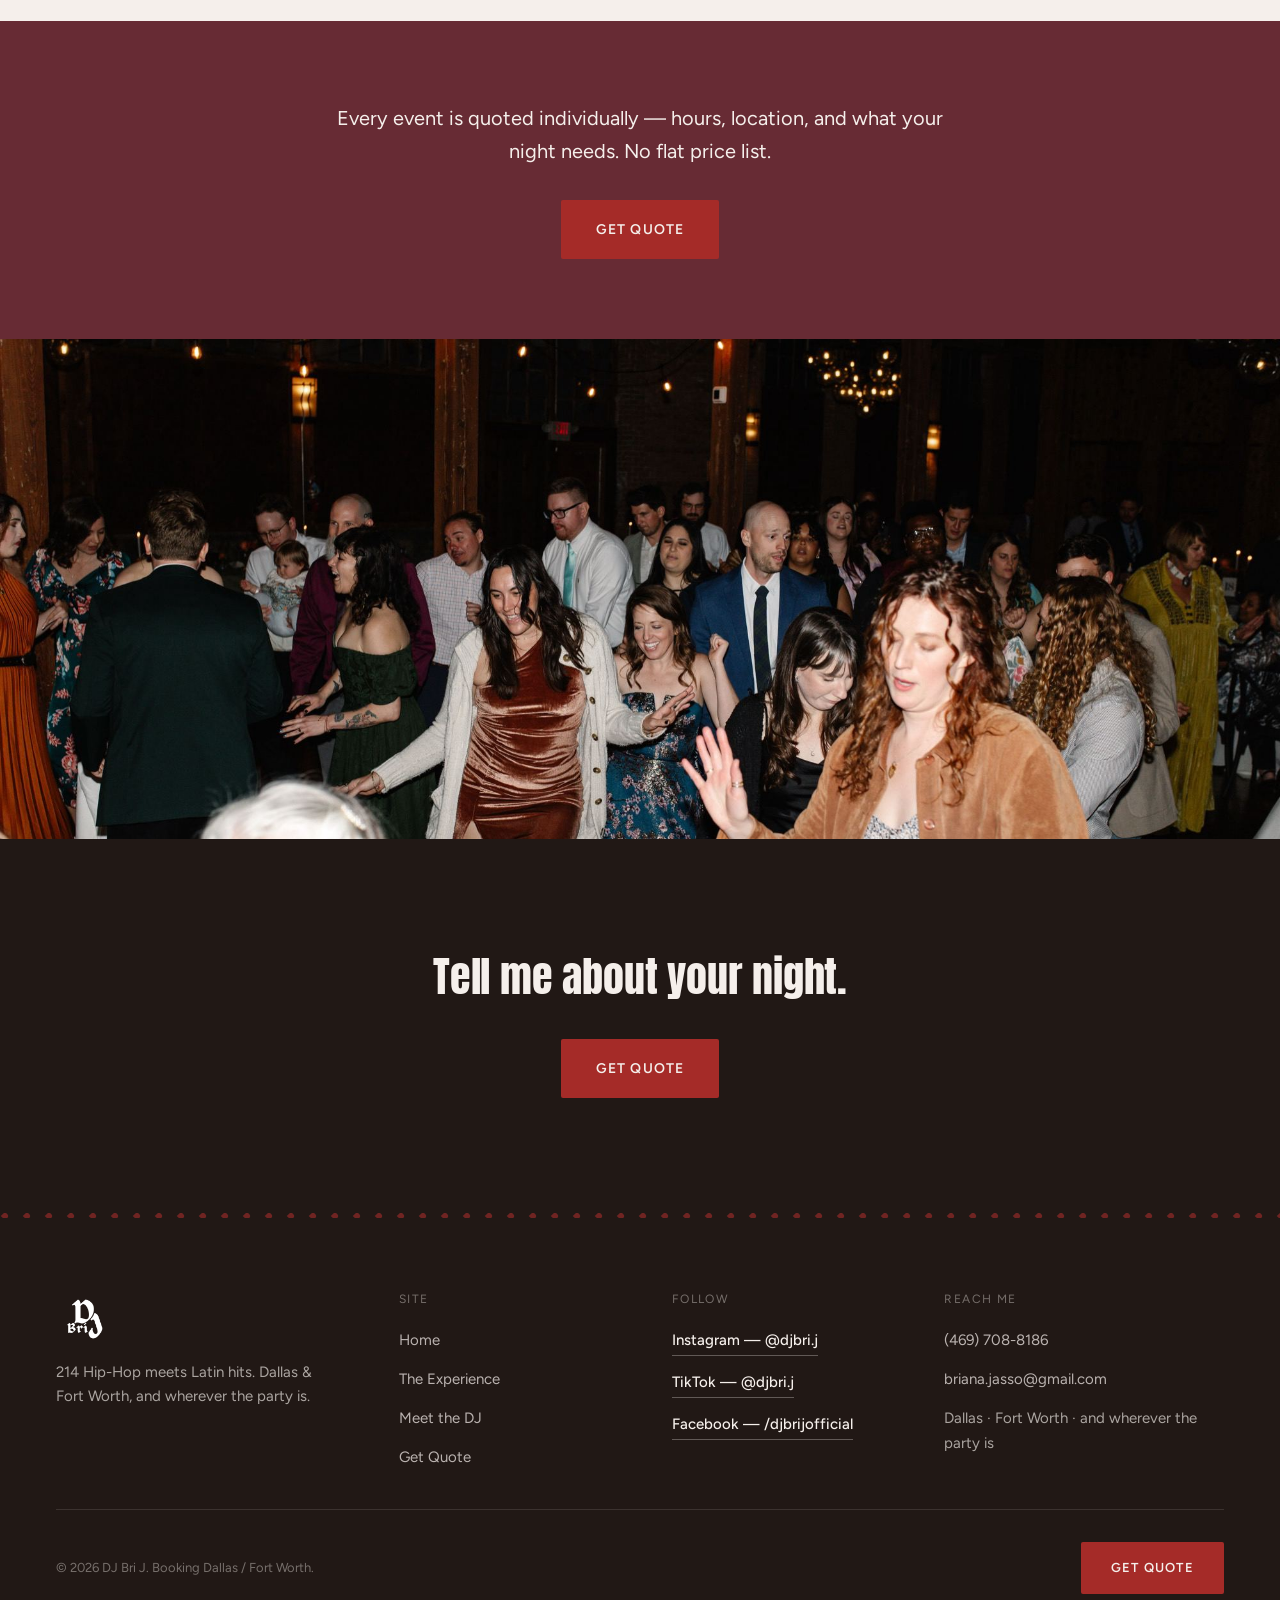
==== commit 52d5ed1e: "fix: remove the claim that Bri MCs in Spanish The Experience page FAQ answered "Do you MC in Spanish" ====
--- a/docs/experience/index.html
+++ b/docs/experience/index.html
@@ -92,8 +92,8 @@
           },
           {
             "@type": "Question",
-            "name": "Do you MC in Spanish and English?",
-            "acceptedAnswer": { "@type": "Answer", "text": "Yes — announcements and transitions in both, so nobody in the room is left out." }
+            "name": "Do you MC in Spanish?",
+            "acceptedAnswer": { "@type": "Answer", "text": "I MC in English. The Spanish comes through in the music — cumbia, reggaetón, and Latin hits sit right next to hip-hop in every set." }
           },
           {
             "@type": "Question",
@@ -501,8 +501,8 @@
           <p class="djb-faq__a">Always. Send me your must-plays and your do-not-plays and I'll build around both.</p>
         </details>
         <details>
-          <summary>Do you MC in Spanish and English?</summary>
-          <p class="djb-faq__a">Yes — announcements and transitions in both, so nobody in the room is left out.</p>
+          <summary>Do you MC in Spanish?</summary>
+          <p class="djb-faq__a">I MC in English. The Spanish comes through in the music — cumbia, reggaetón, and Latin hits sit right next to hip-hop in every set.</p>
         </details>
         <details>
           <summary>What happens if your equipment fails?</summary>
